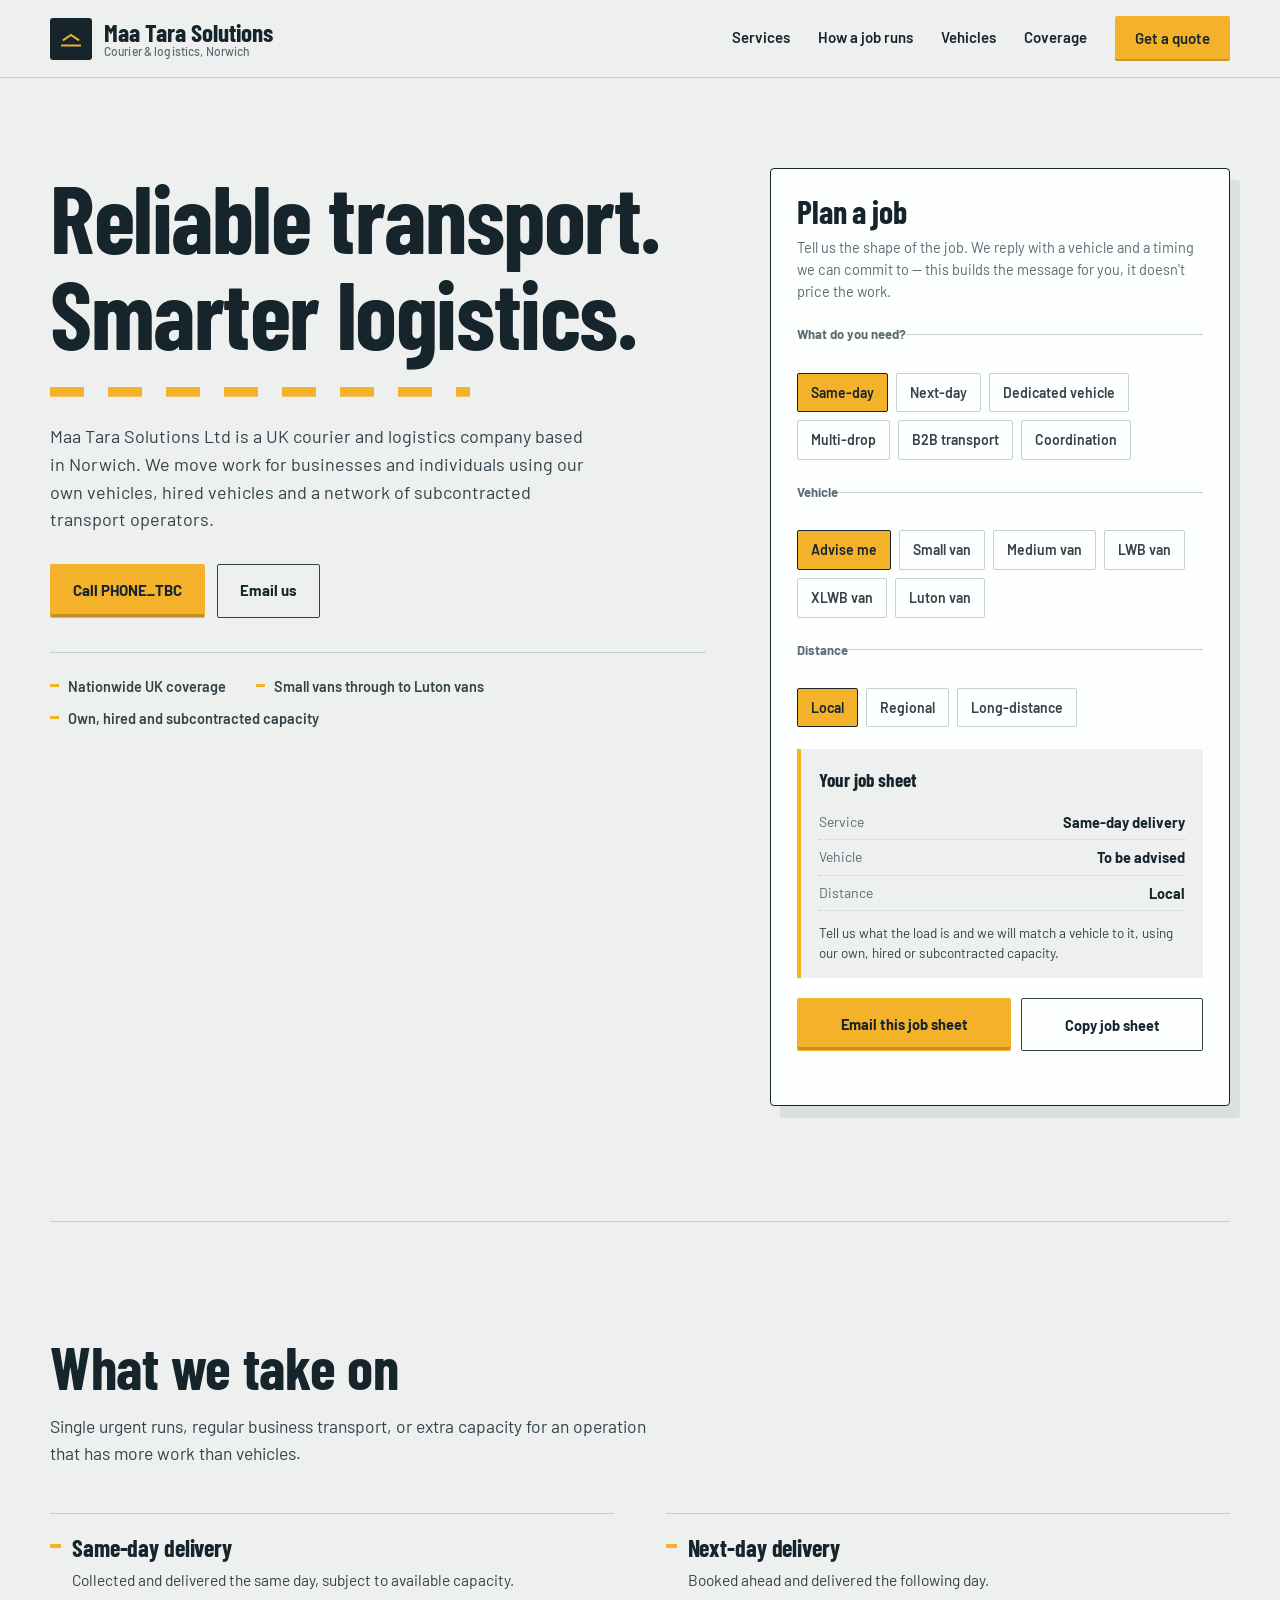
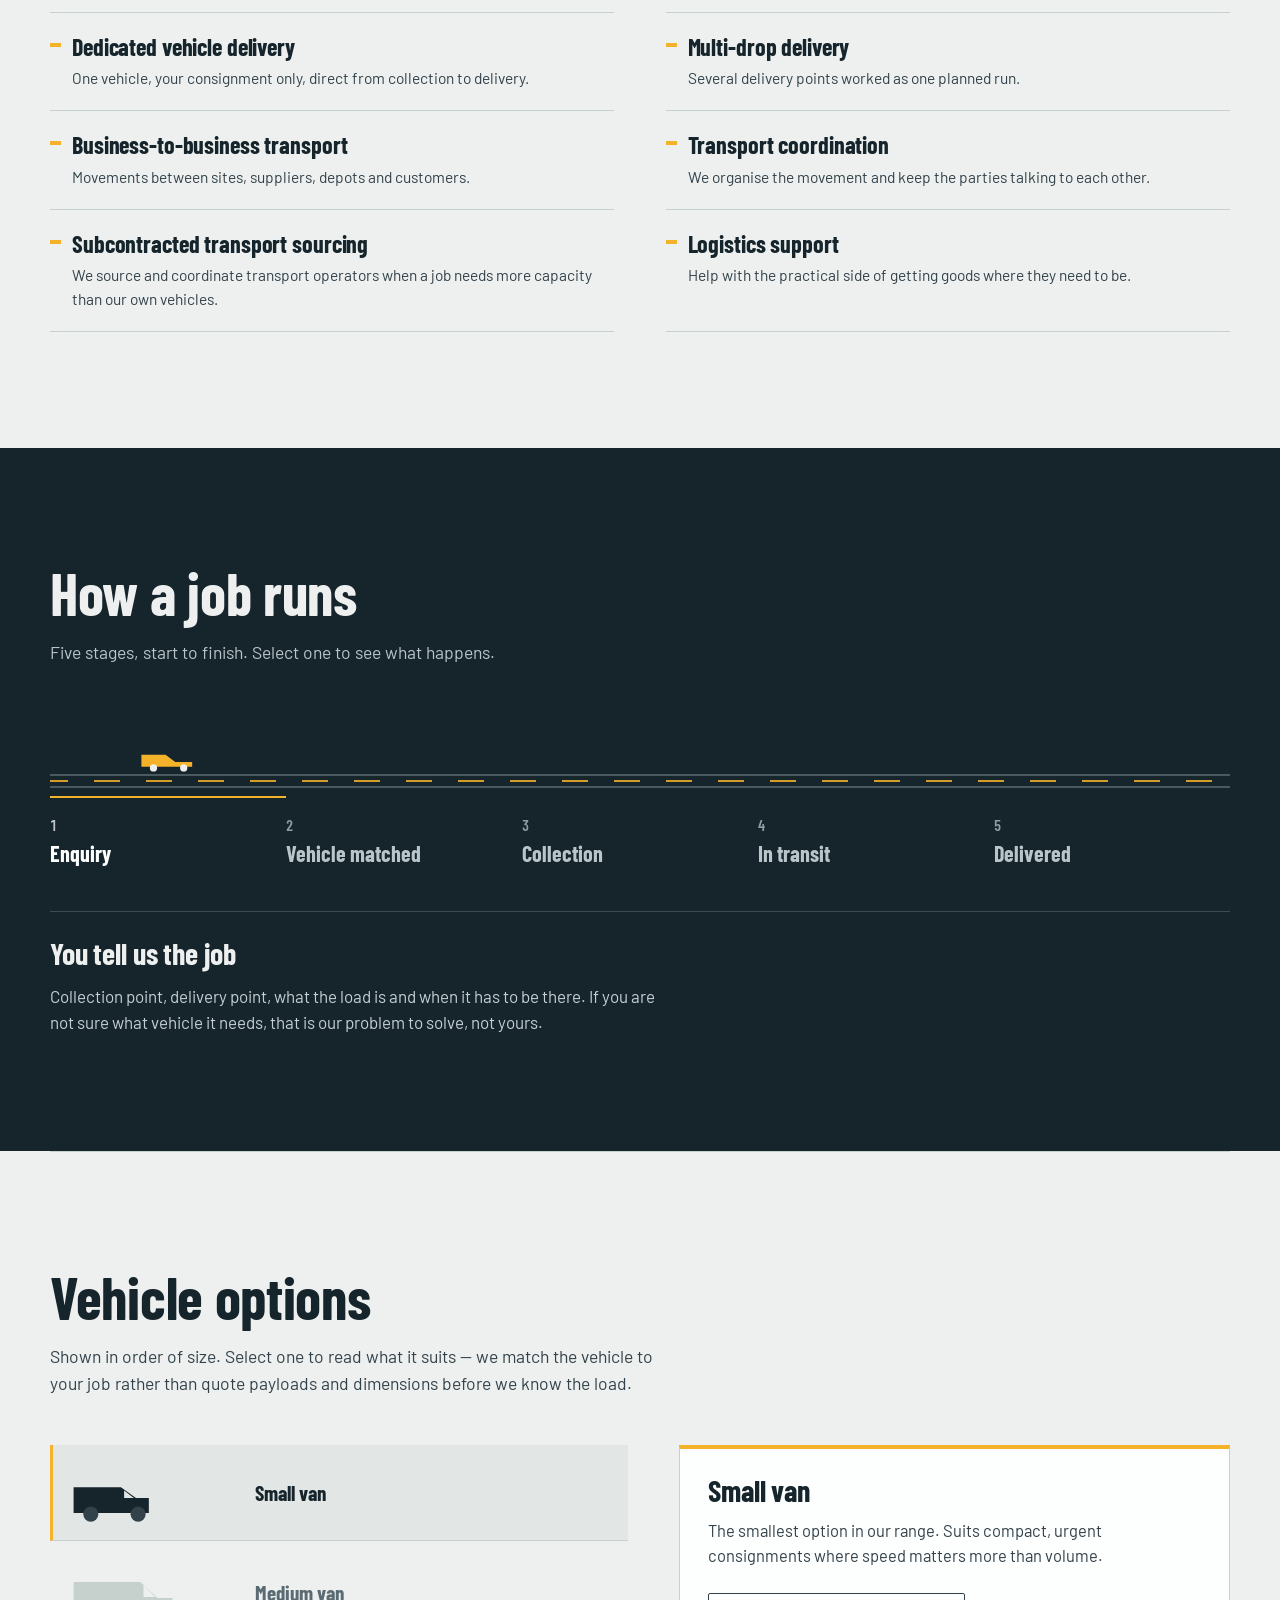
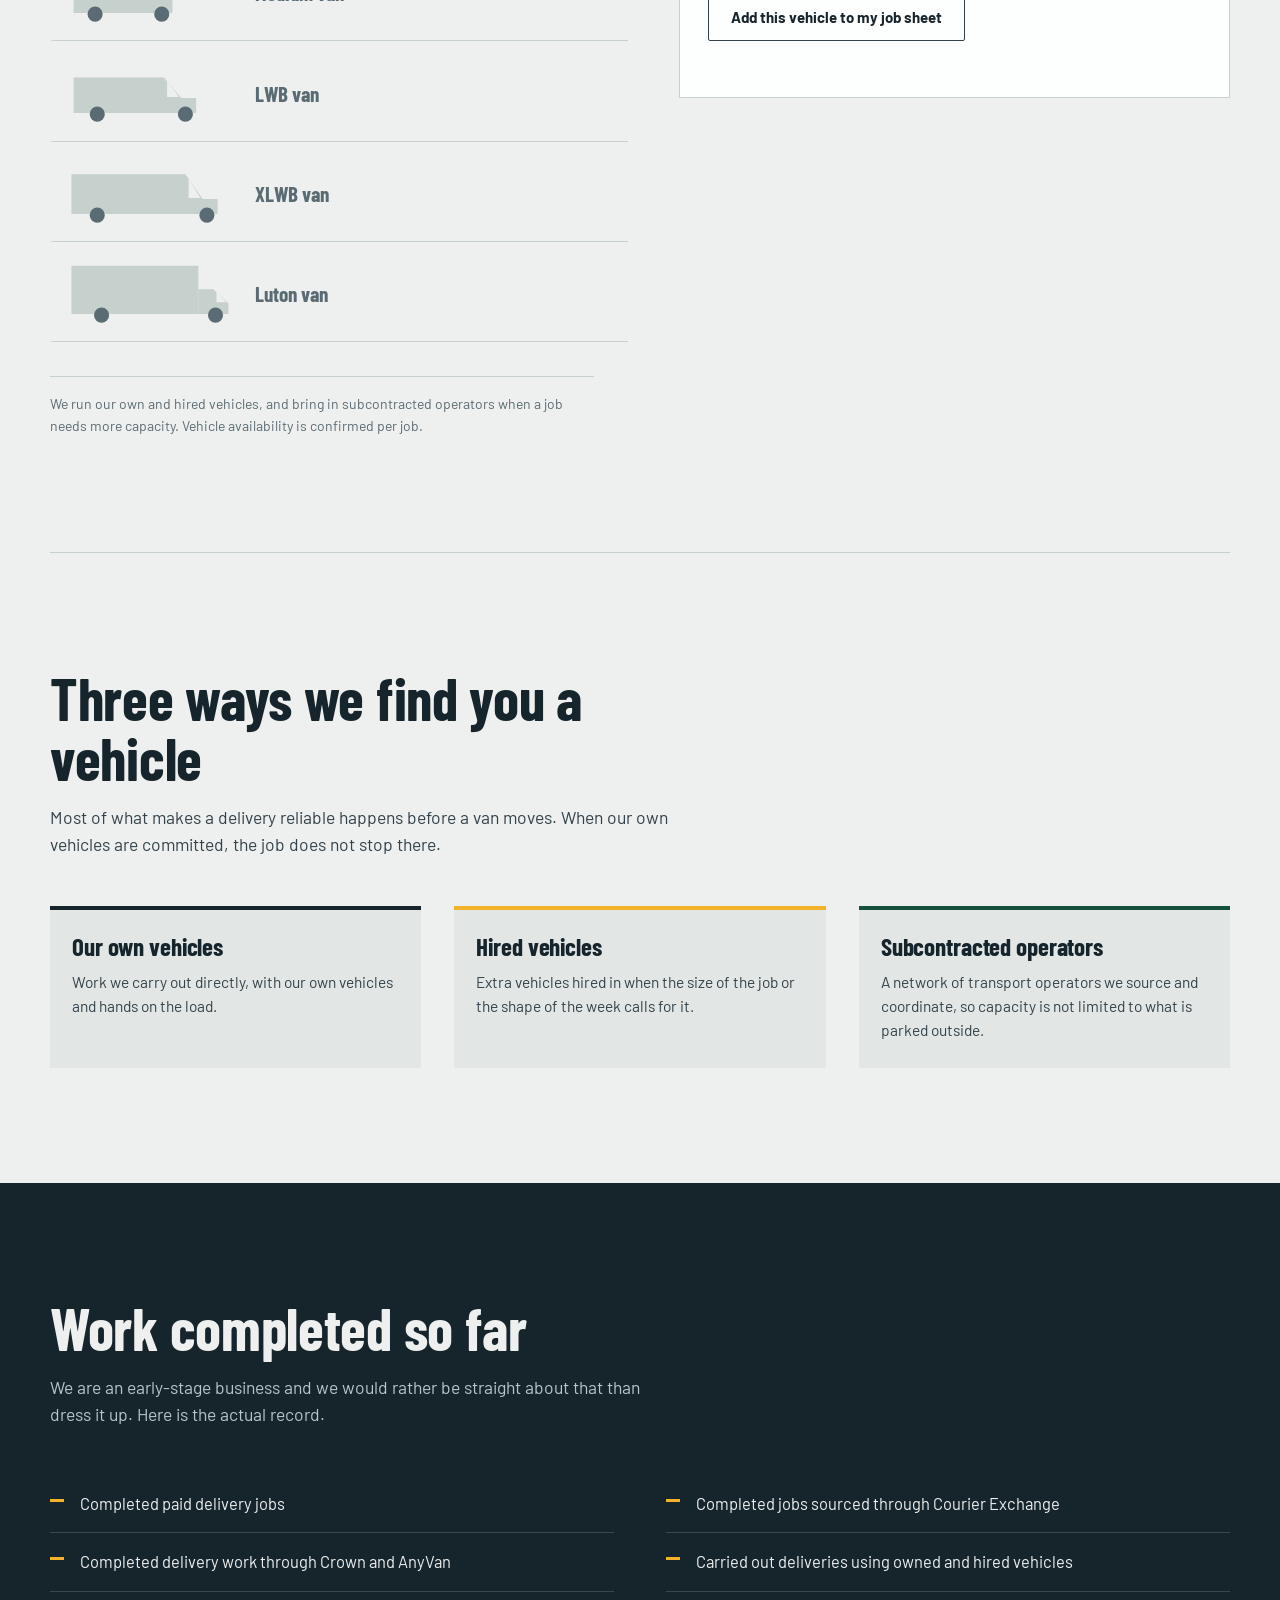
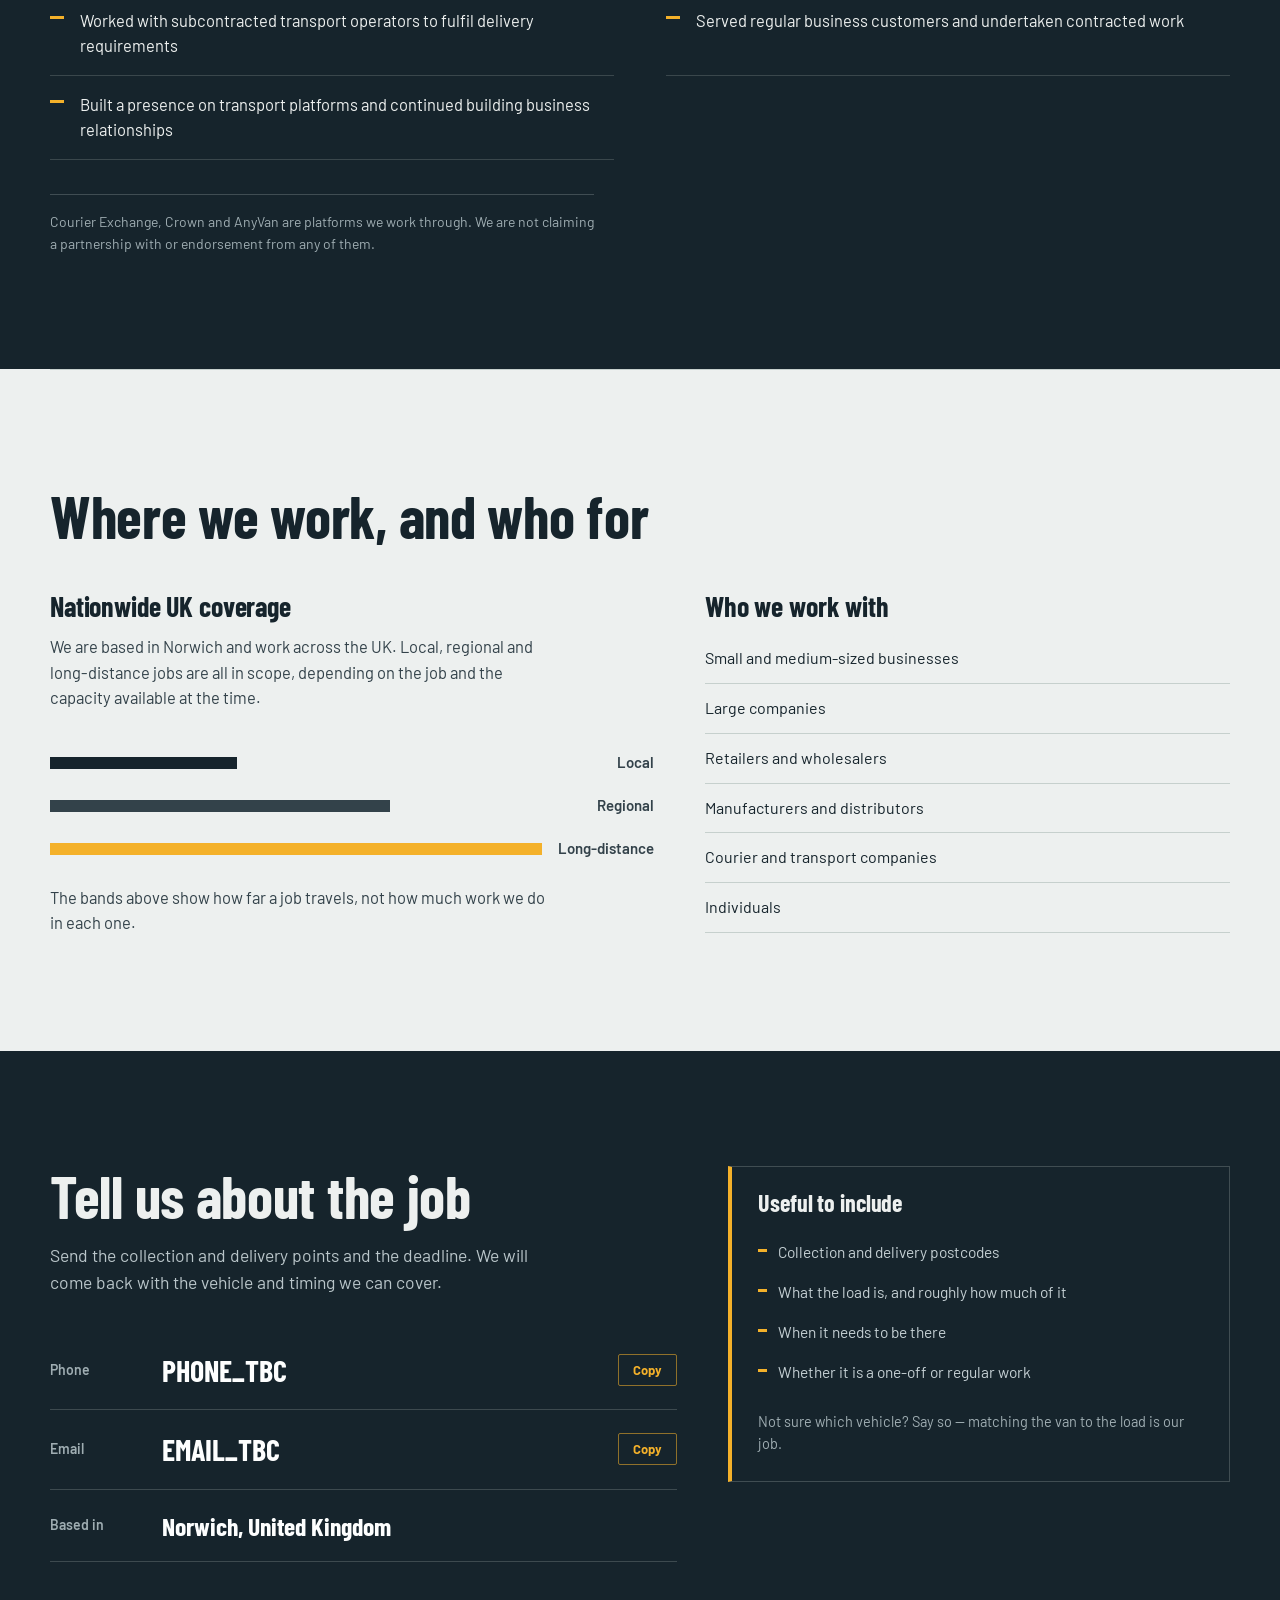
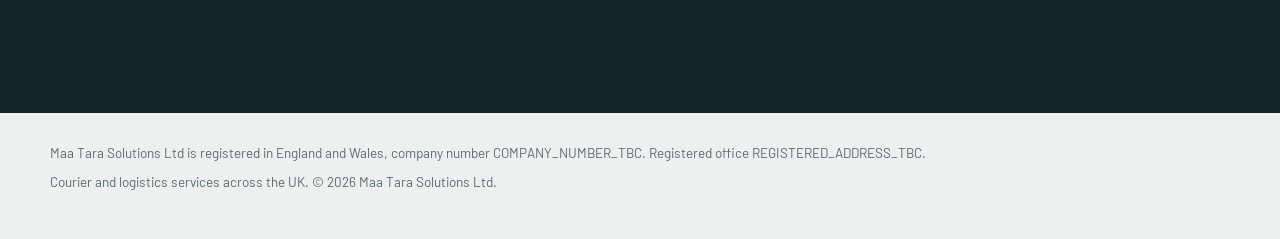
==== index.html @ e1269534 "Portfolio" ====
<!doctype html>
<html lang="en-GB">
  <head>
    <meta charset="UTF-8" />
    <meta name="viewport" content="width=device-width, initial-scale=1.0" />
    <meta
      name="description"
      content="Maa Tara Solutions Ltd is a Norwich-based courier and logistics company offering same-day, next-day, dedicated and multi-drop delivery across the UK, using owned, hired and subcontracted vehicles."
    />
    <meta name="theme-color" content="#16242C" />
    <meta property="og:title" content="Maa Tara Solutions Ltd — courier and logistics, Norwich" />
    <meta
      property="og:description"
      content="Same-day, next-day, dedicated and multi-drop delivery across the UK. Flexible capacity through owned, hired and subcontracted vehicles."
    />
    <meta property="og:type" content="website" />
    <meta property="og:locale" content="en_GB" />
    <meta
      property="og:url"
      content="https://GITHUB_USERNAME_TBC.github.io/maa-tara-solutions/"
    />
    <meta
      property="og:image"
      content="https://GITHUB_USERNAME_TBC.github.io/maa-tara-solutions/assets/og-image.png"
    />
    <meta
      property="og:image:alt"
      content="Maa Tara Solutions Ltd — reliable transport, smarter logistics"
    />
    <meta name="twitter:card" content="summary_large_image" />
    <meta
      name="twitter:image"
      content="https://GITHUB_USERNAME_TBC.github.io/maa-tara-solutions/assets/og-image.png"
    />
    <link
      rel="canonical"
      href="https://GITHUB_USERNAME_TBC.github.io/maa-tara-solutions/"
    />
    <link rel="icon" href="assets/favicon.svg" type="image/svg+xml" />
    <link rel="preconnect" href="https://fonts.googleapis.com" />
    <link rel="preconnect" href="https://fonts.gstatic.com" crossorigin />
    <link
      href="https://fonts.googleapis.com/css2?family=Barlow+Condensed:wght@500;600;700&family=Barlow:wght@400;500;600;700&display=swap"
      rel="stylesheet"
    />
    <link rel="stylesheet" href="styles.css" />
    <title>Maa Tara Solutions Ltd — courier and logistics, Norwich</title>
    <script type="application/ld+json">
      {
        "@context": "https://schema.org",
        "@type": "LocalBusiness",
        "name": "Maa Tara Solutions Ltd",
        "description": "UK courier and logistics company providing same-day, next-day, dedicated, and multi-drop delivery, transport coordination and subcontracted transport sourcing.",
        "url": "https://GITHUB_USERNAME_TBC.github.io/maa-tara-solutions/",
        "telephone": "PHONE_TBC",
        "email": "EMAIL_TBC",
        "address": {
          "@type": "PostalAddress",
          "addressLocality": "Norwich",
          "addressCountry": "GB"
        },
        "areaServed": {
          "@type": "Country",
          "name": "United Kingdom"
        },
        "knowsAbout": [
          "Same-day delivery",
          "Next-day delivery",
          "Dedicated vehicle delivery",
          "Multi-drop delivery",
          "Business-to-business transport",
          "Transport coordination",
          "Logistics support"
        ]
      }
    </script>
  </head>
  <body>
    <a class="skip-link" href="#main-content">Skip to content</a>

    <header class="site-header">
      <a class="brand" href="#top">
        <span class="brand-mark" aria-hidden="true">
          <svg viewBox="0 0 32 32" role="presentation" focusable="false">
            <path d="M5 24h22" />
            <path d="M7 17l9-6 9 6" />
          </svg>
        </span>
        <span class="brand-text">
          Maa Tara Solutions
          <small>Courier &amp; logistics, Norwich</small>
        </span>
      </a>

      <button
        class="menu-toggle"
        type="button"
        aria-expanded="false"
        aria-controls="primary-nav"
        aria-label="Open menu"
      >
        <span></span><span></span><span></span>
      </button>

      <nav id="primary-nav" aria-label="Primary">
        <a href="#services">Services</a>
        <a href="#how-it-works">How a job runs</a>
        <a href="#vehicles">Vehicles</a>
        <a href="#coverage">Coverage</a>
        <a class="nav-cta" href="#contact">Get a quote</a>
      </nav>
    </header>

    <main id="main-content">
      <section class="hero" id="top">
        <div class="hero-copy">
          <h1>Reliable transport.<br />Smarter logistics.</h1>
          <p class="hero-lede">
            Maa Tara Solutions Ltd is a UK courier and logistics company based in
            Norwich. We move work for businesses and individuals using our own
            vehicles, hired vehicles and a network of subcontracted transport
            operators.
          </p>
          <div class="hero-actions">
            <a class="btn btn-primary" href="tel:PHONE_TBC">
              Call PHONE_TBC
            </a>
            <a class="btn btn-quiet" href="mailto:EMAIL_TBC">Email us</a>
          </div>
          <ul class="hero-facts">
            <li>Nationwide UK coverage</li>
            <li>Small vans through to Luton vans</li>
            <li>Own, hired and subcontracted capacity</li>
          </ul>
        </div>

        <form class="console" id="planner" aria-labelledby="planner-title">
          <div class="console-head">
            <h2 id="planner-title">Plan a job</h2>
            <p>
              Tell us the shape of the job. We reply with a vehicle and a timing
              we can commit to — this builds the message for you, it doesn't
              price the work.
            </p>
          </div>

          <fieldset class="console-field">
            <legend>What do you need?</legend>
            <div class="options">
              <input type="radio" name="service" id="svc-same" value="Same-day delivery" checked />
              <label for="svc-same">Same-day</label>
              <input type="radio" name="service" id="svc-next" value="Next-day delivery" />
              <label for="svc-next">Next-day</label>
              <input type="radio" name="service" id="svc-ded" value="Dedicated vehicle delivery" />
              <label for="svc-ded">Dedicated vehicle</label>
              <input type="radio" name="service" id="svc-multi" value="Multi-drop delivery" />
              <label for="svc-multi">Multi-drop</label>
              <input type="radio" name="service" id="svc-b2b" value="Business-to-business transport" />
              <label for="svc-b2b">B2B transport</label>
              <input type="radio" name="service" id="svc-coord" value="Transport coordination" />
              <label for="svc-coord">Coordination</label>
            </div>
          </fieldset>

          <fieldset class="console-field">
            <legend>Vehicle</legend>
            <div class="options">
              <input type="radio" name="vehicle" id="veh-advise" value="To be advised" checked />
              <label for="veh-advise">Advise me</label>
              <input type="radio" name="vehicle" id="veh-small" value="Small van" />
              <label for="veh-small">Small van</label>
              <input type="radio" name="vehicle" id="veh-medium" value="Medium van" />
              <label for="veh-medium">Medium van</label>
              <input type="radio" name="vehicle" id="veh-lwb" value="LWB van" />
              <label for="veh-lwb">LWB van</label>
              <input type="radio" name="vehicle" id="veh-xlwb" value="XLWB van" />
              <label for="veh-xlwb">XLWB van</label>
              <input type="radio" name="vehicle" id="veh-luton" value="Luton van" />
              <label for="veh-luton">Luton van</label>
            </div>
          </fieldset>

          <fieldset class="console-field">
            <legend>Distance</legend>
            <div class="options">
              <input type="radio" name="distance" id="dist-local" value="Local" checked />
              <label for="dist-local">Local</label>
              <input type="radio" name="distance" id="dist-regional" value="Regional" />
              <label for="dist-regional">Regional</label>
              <input type="radio" name="distance" id="dist-long" value="Long-distance, nationwide" />
              <label for="dist-long">Long-distance</label>
            </div>
          </fieldset>

          <div class="jobsheet" aria-live="polite">
            <p class="jobsheet-title">Your job sheet</p>
            <dl>
              <div class="jobsheet-row">
                <dt>Service</dt>
                <dd data-sheet="service">Same-day delivery</dd>
              </div>
              <div class="jobsheet-row">
                <dt>Vehicle</dt>
                <dd data-sheet="vehicle">To be advised</dd>
              </div>
              <div class="jobsheet-row">
                <dt>Distance</dt>
                <dd data-sheet="distance">Local</dd>
              </div>
            </dl>
            <p class="jobsheet-note" data-sheet="note">
              We will match a vehicle to the load and confirm what we can cover.
            </p>
          </div>

          <div class="console-actions">
            <a class="btn btn-primary" id="email-job" href="mailto:EMAIL_TBC">
              Email this job sheet
            </a>
            <button class="btn btn-quiet" type="button" data-copy-sheet>
              Copy job sheet
            </button>
          </div>
          <p class="console-status" role="status" aria-live="polite"></p>
        </form>
      </section>

      <section class="band" id="services" aria-labelledby="services-title">
        <div class="band-head">
          <h2 id="services-title">What we take on</h2>
          <p>
            Single urgent runs, regular business transport, or extra capacity for
            an operation that has more work than vehicles.
          </p>
        </div>

        <ul class="service-list">
          <li>
            <h3>Same-day delivery</h3>
            <p>Collected and delivered the same day, subject to available capacity.</p>
          </li>
          <li>
            <h3>Next-day delivery</h3>
            <p>Booked ahead and delivered the following day.</p>
          </li>
          <li>
            <h3>Dedicated vehicle delivery</h3>
            <p>One vehicle, your consignment only, direct from collection to delivery.</p>
          </li>
          <li>
            <h3>Multi-drop delivery</h3>
            <p>Several delivery points worked as one planned run.</p>
          </li>
          <li>
            <h3>Business-to-business transport</h3>
            <p>Movements between sites, suppliers, depots and customers.</p>
          </li>
          <li>
            <h3>Transport coordination</h3>
            <p>We organise the movement and keep the parties talking to each other.</p>
          </li>
          <li>
            <h3>Subcontracted transport sourcing</h3>
            <p>
              We source and coordinate transport operators when a job needs more
              capacity than our own vehicles.
            </p>
          </li>
          <li>
            <h3>Logistics support</h3>
            <p>Help with the practical side of getting goods where they need to be.</p>
          </li>
        </ul>
      </section>

      <section class="band band-dark" id="how-it-works" aria-labelledby="run-title">
        <div class="band-head">
          <h2 id="run-title">How a job runs</h2>
          <p>Five stages, start to finish. Select one to see what happens.</p>
        </div>

        <div class="run">
          <div class="run-road">
            <div class="run-lane" aria-hidden="true">
              <span class="run-marker" data-run-marker>
                <svg viewBox="0 0 48 24" role="presentation" focusable="false">
                  <path class="van-body" d="M2 18V8h20l8 6h14v4z" />
                  <circle class="van-wheel" cx="12" cy="19" r="3" />
                  <circle class="van-wheel" cx="37" cy="19" r="3" />
                </svg>
              </span>
            </div>
            <div class="run-stages" role="tablist" aria-label="Stages of a job">
              <button
                class="stage"
                type="button"
                role="tab"
                id="stage-tab-1"
                aria-controls="stage-panel-1"
                aria-selected="true"
              >
                <span class="stage-num">1</span>
                <span class="stage-name">Enquiry</span>
              </button>
              <button
                class="stage"
                type="button"
                role="tab"
                id="stage-tab-2"
                aria-controls="stage-panel-2"
                aria-selected="false"
                tabindex="-1"
              >
                <span class="stage-num">2</span>
                <span class="stage-name">Vehicle matched</span>
              </button>
              <button
                class="stage"
                type="button"
                role="tab"
                id="stage-tab-3"
                aria-controls="stage-panel-3"
                aria-selected="false"
                tabindex="-1"
              >
                <span class="stage-num">3</span>
                <span class="stage-name">Collection</span>
              </button>
              <button
                class="stage"
                type="button"
                role="tab"
                id="stage-tab-4"
                aria-controls="stage-panel-4"
                aria-selected="false"
                tabindex="-1"
              >
                <span class="stage-num">4</span>
                <span class="stage-name">In transit</span>
              </button>
              <button
                class="stage"
                type="button"
                role="tab"
                id="stage-tab-5"
                aria-controls="stage-panel-5"
                aria-selected="false"
                tabindex="-1"
              >
                <span class="stage-num">5</span>
                <span class="stage-name">Delivered</span>
              </button>
            </div>
          </div>

          <div class="run-panels">
            <div
              class="run-panel"
              id="stage-panel-1"
              role="tabpanel"
              aria-labelledby="stage-tab-1"
              tabindex="0"
            >
              <h3>You tell us the job</h3>
              <p>
                Collection point, delivery point, what the load is and when it
                has to be there. If you are not sure what vehicle it needs, that
                is our problem to solve, not yours.
              </p>
            </div>
            <div
              class="run-panel"
              id="stage-panel-2"
              role="tabpanel"
              aria-labelledby="stage-tab-2"
              tabindex="0"
              hidden
            >
              <h3>We match a vehicle</h3>
              <p>
                We look at the load and the deadline, then commit a vehicle to
                it — our own, a hired van, or a subcontracted operator where the
                job needs capacity beyond ours.
              </p>
            </div>
            <div
              class="run-panel"
              id="stage-panel-3"
              role="tabpanel"
              aria-labelledby="stage-tab-3"
              tabindex="0"
              hidden
            >
              <h3>Collection</h3>
              <p>
                The vehicle arrives at the collection point and the consignment
                is loaded. You get one point of contact for the job rather than
                a queue.
              </p>
            </div>
            <div
              class="run-panel"
              id="stage-panel-4"
              role="tabpanel"
              aria-labelledby="stage-tab-4"
              tabindex="0"
              hidden
            >
              <h3>In transit</h3>
              <p>
                Direct to the delivery point on a dedicated job, or worked in
                sequence on a planned multi-drop run. If something changes on
                the road, we tell you rather than let you find out on arrival.
              </p>
            </div>
            <div
              class="run-panel"
              id="stage-panel-5"
              role="tabpanel"
              aria-labelledby="stage-tab-5"
              tabindex="0"
              hidden
            >
              <h3>Delivered</h3>
              <p>
                The consignment is delivered and we confirm it back to you. For
                regular customers, the next job usually starts as a message
                rather than a form.
              </p>
            </div>
          </div>
        </div>
      </section>

      <section class="band" id="vehicles" aria-labelledby="vehicles-title">
        <div class="band-head">
          <h2 id="vehicles-title">Vehicle options</h2>
          <p>
            Shown in order of size. Select one to read what it suits — we match
            the vehicle to your job rather than quote payloads and dimensions
            before we know the load.
          </p>
        </div>

        <div class="fleet">
          <div class="fleet-strip" role="tablist" aria-label="Vehicle options">
            <button
              class="van"
              type="button"
              role="tab"
              id="van-tab-small"
              aria-controls="van-panel-small"
              aria-selected="true"
              data-vehicle="veh-small"
            >
              <span class="van-art" aria-hidden="true">
                <svg viewBox="0 0 160 70" role="presentation" focusable="false">
                  <path class="van-body" d="M8 54V30h44l14 10h12v14z" />
                  <path class="van-glass" d="M55 33l9 7h-9z" />
                  <circle class="van-wheel" cx="24" cy="55" r="7" />
                  <circle class="van-wheel" cx="68" cy="55" r="7" />
                </svg>
              </span>
              <span class="van-name">Small van</span>
            </button>
            <button
              class="van"
              type="button"
              role="tab"
              id="van-tab-medium"
              aria-controls="van-panel-medium"
              aria-selected="false"
              tabindex="-1"
              data-vehicle="veh-medium"
            >
              <span class="van-art" aria-hidden="true">
                <svg viewBox="0 0 160 70" role="presentation" focusable="false">
                  <path class="van-body" d="M8 54V25h62l16 15h14v14z" />
                  <path class="van-glass" d="M73 28l11 11H73z" />
                  <circle class="van-wheel" cx="28" cy="55" r="7" />
                  <circle class="van-wheel" cx="90" cy="55" r="7" />
                </svg>
              </span>
              <span class="van-name">Medium van</span>
            </button>
            <button
              class="van"
              type="button"
              role="tab"
              id="van-tab-lwb"
              aria-controls="van-panel-lwb"
              aria-selected="false"
              tabindex="-1"
              data-vehicle="veh-lwb"
            >
              <span class="van-art" aria-hidden="true">
                <svg viewBox="0 0 160 70" role="presentation" focusable="false">
                  <path class="van-body" d="M8 54V21h84l16 19h14v14z" />
                  <path class="van-glass" d="M95 24l11 15H95z" />
                  <circle class="van-wheel" cx="30" cy="55" r="7" />
                  <circle class="van-wheel" cx="112" cy="55" r="7" />
                </svg>
              </span>
              <span class="van-name">LWB van</span>
            </button>
            <button
              class="van"
              type="button"
              role="tab"
              id="van-tab-xlwb"
              aria-controls="van-panel-xlwb"
              aria-selected="false"
              tabindex="-1"
              data-vehicle="veh-xlwb"
            >
              <span class="van-art" aria-hidden="true">
                <svg viewBox="0 0 160 70" role="presentation" focusable="false">
                  <path class="van-body" d="M6 54V17h106l16 23h14v14z" />
                  <path class="van-glass" d="M115 21l11 18h-11z" />
                  <circle class="van-wheel" cx="30" cy="55" r="7" />
                  <circle class="van-wheel" cx="132" cy="55" r="7" />
                </svg>
              </span>
              <span class="van-name">XLWB van</span>
            </button>
            <button
              class="van"
              type="button"
              role="tab"
              id="van-tab-luton"
              aria-controls="van-panel-luton"
              aria-selected="false"
              tabindex="-1"
              data-vehicle="veh-luton"
            >
              <span class="van-art" aria-hidden="true">
                <svg viewBox="0 0 160 70" role="presentation" focusable="false">
                  <path class="van-body" d="M6 54V9h118v45z" />
                  <path class="van-body" d="M124 54V31h14l14 13v10z" />
                  <path class="van-glass" d="M141 33l9 10h-9z" />
                  <circle class="van-wheel" cx="34" cy="55" r="7" />
                  <circle class="van-wheel" cx="140" cy="55" r="7" />
                </svg>
              </span>
              <span class="van-name">Luton van</span>
            </button>
          </div>

          <div class="fleet-detail">
            <div
              class="van-panel"
              id="van-panel-small"
              role="tabpanel"
              aria-labelledby="van-tab-small"
              tabindex="0"
            >
              <h3>Small van</h3>
              <p>
                The smallest option in our range. Suits compact, urgent
                consignments where speed matters more than volume.
              </p>
            </div>
            <div
              class="van-panel"
              id="van-panel-medium"
              role="tabpanel"
              aria-labelledby="van-tab-medium"
              tabindex="0"
              hidden
            >
              <h3>Medium van</h3>
              <p>
                A step up in space for everyday business movements and
                multi-drop work with several items per drop.
              </p>
            </div>
            <div
              class="van-panel"
              id="van-panel-lwb"
              role="tabpanel"
              aria-labelledby="van-tab-lwb"
              tabindex="0"
              hidden
            >
              <h3>Long-wheelbase van</h3>
              <p>
                Longer load area for consignments that need length rather than
                height. A common choice for dedicated runs.
              </p>
            </div>
            <div
              class="van-panel"
              id="van-panel-xlwb"
              role="tabpanel"
              aria-labelledby="van-tab-xlwb"
              tabindex="0"
              hidden
            >
              <h3>Extra-long-wheelbase van</h3>
              <p>
                The longest van body we run to, for larger or awkwardly long
                loads on dedicated and B2B work.
              </p>
            </div>
            <div
              class="van-panel"
              id="van-panel-luton"
              role="tabpanel"
              aria-labelledby="van-tab-luton"
              tabindex="0"
              hidden
            >
              <h3>Luton van</h3>
              <p>
                A box body over the cab, so the usable space is a full box
                rather than a van shell. Suits bulkier loads.
              </p>
            </div>

            <button class="btn btn-quiet" type="button" data-use-vehicle>
              Add this vehicle to my job sheet
            </button>
            <p class="fleet-status" role="status" aria-live="polite"></p>
          </div>
        </div>

        <p class="band-note">
          We run our own and hired vehicles, and bring in subcontracted operators
          when a job needs more capacity. Vehicle availability is confirmed per
          job.
        </p>
      </section>

      <section class="band" id="capacity" aria-labelledby="capacity-title">
        <div class="band-head">
          <h2 id="capacity-title">Three ways we find you a vehicle</h2>
          <p>
            Most of what makes a delivery reliable happens before a van moves.
            When our own vehicles are committed, the job does not stop there.
          </p>
        </div>

        <div class="lanes">
          <article class="lane">
            <h3>Our own vehicles</h3>
            <p>
              Work we carry out directly, with our own vehicles and hands on the
              load.
            </p>
          </article>
          <article class="lane">
            <h3>Hired vehicles</h3>
            <p>
              Extra vehicles hired in when the size of the job or the shape of
              the week calls for it.
            </p>
          </article>
          <article class="lane">
            <h3>Subcontracted operators</h3>
            <p>
              A network of transport operators we source and coordinate, so
              capacity is not limited to what is parked outside.
            </p>
          </article>
        </div>
      </section>

      <section class="band band-dark" id="experience" aria-labelledby="experience-title">
        <div class="band-head">
          <h2 id="experience-title">Work completed so far</h2>
          <p>
            We are an early-stage business and we would rather be straight about
            that than dress it up. Here is the actual record.
          </p>
        </div>

        <ul class="record">
          <li>Completed paid delivery jobs</li>
          <li>Completed jobs sourced through Courier Exchange</li>
          <li>Completed delivery work through Crown and AnyVan</li>
          <li>Carried out deliveries using owned and hired vehicles</li>
          <li>Worked with subcontracted transport operators to fulfil delivery requirements</li>
          <li>Served regular business customers and undertaken contracted work</li>
          <li>Built a presence on transport platforms and continued building business relationships</li>
        </ul>

        <p class="band-note">
          Courier Exchange, Crown and AnyVan are platforms we work through. We
          are not claiming a partnership with or endorsement from any of them.
        </p>
      </section>

      <section class="band" id="coverage" aria-labelledby="coverage-title">
        <div class="band-head">
          <h2 id="coverage-title">Where we work, and who for</h2>
        </div>

        <div class="coverage">
          <div class="coverage-reach">
            <h3>Nationwide UK coverage</h3>
            <p>
              We are based in Norwich and work across the UK. Local, regional and
              long-distance jobs are all in scope, depending on the job and the
              capacity available at the time.
            </p>
            <ul class="reach-bands">
              <li><span class="reach-bar reach-bar-local" aria-hidden="true"></span>Local</li>
              <li><span class="reach-bar reach-bar-regional" aria-hidden="true"></span>Regional</li>
              <li><span class="reach-bar reach-bar-long" aria-hidden="true"></span>Long-distance</li>
            </ul>
            <p class="reach-note">
              The bands above show how far a job travels, not how much work we do
              in each one.
            </p>
          </div>

          <div class="coverage-customers">
            <h3>Who we work with</h3>
            <ul class="customer-list">
              <li>Small and medium-sized businesses</li>
              <li>Large companies</li>
              <li>Retailers and wholesalers</li>
              <li>Manufacturers and distributors</li>
              <li>Courier and transport companies</li>
              <li>Individuals</li>
            </ul>
          </div>
        </div>
      </section>

      <section class="band band-contact" id="contact" aria-labelledby="contact-title">
        <div class="contact-inner">
          <div class="contact-copy">
            <h2 id="contact-title">Tell us about the job</h2>
            <p>
              Send the collection and delivery points and the deadline. We will
              come back with the vehicle and timing we can cover.
            </p>

            <ul class="contact-channels">
              <li>
                <span class="channel-label">Phone</span>
                <a class="channel-value" href="tel:PHONE_TBC">PHONE_TBC</a>
                <button
                  class="copy-button"
                  type="button"
                  data-copy="PHONE_TBC"
                  aria-label="Copy phone number"
                >
                  Copy
                </button>
              </li>
              <li>
                <span class="channel-label">Email</span>
                <a class="channel-value" href="mailto:EMAIL_TBC">EMAIL_TBC</a>
                <button
                  class="copy-button"
                  type="button"
                  data-copy="EMAIL_TBC"
                  aria-label="Copy email address"
                >
                  Copy
                </button>
              </li>
              <li>
                <span class="channel-label">Based in</span>
                <span class="channel-value channel-static">Norwich, United Kingdom</span>
              </li>
            </ul>
            <p class="copy-status" role="status" aria-live="polite"></p>
          </div>

          <aside class="contact-aside">
            <h3>Useful to include</h3>
            <ul>
              <li>Collection and delivery postcodes</li>
              <li>What the load is, and roughly how much of it</li>
              <li>When it needs to be there</li>
              <li>Whether it is a one-off or regular work</li>
            </ul>
            <p>
              Not sure which vehicle? Say so — matching the van to the load is
              our job.
            </p>
          </aside>
        </div>
      </section>
    </main>

    <footer class="site-footer">
      <p class="footer-legal">
        Maa Tara Solutions Ltd is registered in England and Wales, company
        number COMPANY_NUMBER_TBC. Registered office REGISTERED_ADDRESS_TBC.
      </p>
      <p class="footer-meta">
        Courier and logistics services across the UK. ©
        <span id="current-year">2026</span> Maa Tara Solutions Ltd.
      </p>
    </footer>

    <script src="script.js"></script>
  </body>
</html>
---- styles.css ----
/* Maa Tara Solutions Ltd — courier and logistics
   Palette: concrete, steel, high-vis amber, motorway green. */

:root {
  --fog: #edf0ef;
  --fog-deep: #e2e7e5;
  --steel: #16242c;
  --tarmac: #33424a;
  --slate: #5b6b73;
  --hivis: #f4b12a;
  --hivis-deep: #d9960f;
  --signal: #14503c;
  --kerb: #c6d0cd;
  --white: #fdfefe;

  --display: "Barlow Condensed", "Arial Narrow", sans-serif;
  --body: "Barlow", system-ui, -apple-system, "Segoe UI", sans-serif;

  --page: min(100% - 48px, 1180px);
  --band-space: clamp(72px, 9vw, 132px);
}

*,
*::before,
*::after {
  box-sizing: border-box;
}

html {
  scroll-behavior: smooth;
  scroll-padding-top: 96px;
}

body {
  margin: 0;
  color: var(--steel);
  background: var(--fog);
  font-family: var(--body);
  font-size: 17px;
  line-height: 1.55;
  -webkit-font-smoothing: antialiased;
}

h1,
h2,
h3 {
  margin: 0;
  font-family: var(--display);
  font-weight: 700;
  letter-spacing: -0.005em;
  line-height: 1.02;
  text-transform: none;
}

p {
  margin: 0;
}

a {
  color: inherit;
  text-decoration-thickness: 1px;
  text-underline-offset: 3px;
}

:focus-visible {
  outline: 3px solid var(--hivis-deep);
  outline-offset: 3px;
}

.skip-link {
  position: absolute;
  top: -60px;
  left: 16px;
  z-index: 50;
  padding: 10px 16px;
  color: var(--white);
  background: var(--steel);
  font-weight: 600;
  transition: top 140ms ease;
}

.skip-link:focus {
  top: 12px;
}

/* ---------- header ---------- */

.site-header {
  position: sticky;
  top: 0;
  z-index: 40;
  display: flex;
  align-items: center;
  justify-content: space-between;
  gap: 20px;
  min-height: 78px;
  padding-inline: max(24px, calc((100% - 1180px) / 2));
  border-bottom: 1px solid var(--kerb);
  background: rgba(237, 240, 239, 0.94);
  backdrop-filter: blur(8px);
}

.brand {
  display: flex;
  align-items: center;
  gap: 12px;
  text-decoration: none;
}

.brand-mark {
  display: grid;
  flex-shrink: 0;
  place-items: center;
  width: 42px;
  height: 42px;
  border-radius: 3px;
  background: var(--steel);
}

.brand-mark svg {
  width: 26px;
  height: 26px;
  fill: none;
  stroke: var(--hivis);
  stroke-linecap: square;
  stroke-width: 2.4;
}

.brand-text {
  display: flex;
  flex-direction: column;
  font-family: var(--display);
  font-size: 25px;
  font-weight: 700;
  line-height: 1;
}

.brand-text small {
  color: var(--slate);
  font-family: var(--body);
  font-size: 12px;
  font-weight: 500;
  letter-spacing: 0.01em;
}

.site-header nav {
  display: flex;
  align-items: center;
  gap: 28px;
}

.site-header nav a {
  font-size: 15px;
  font-weight: 600;
  text-decoration: none;
}

.site-header nav a:not(.nav-cta) {
  padding-block: 4px;
  border-bottom: 2px solid transparent;
}

.site-header nav a:not(.nav-cta):hover {
  border-bottom-color: var(--kerb);
}

.site-header nav a:not(.nav-cta).is-current {
  border-bottom-color: var(--hivis);
}

.nav-cta {
  padding: 11px 20px;
  border-radius: 2px;
  color: var(--steel);
  background: var(--hivis);
  box-shadow: inset 0 -2px 0 rgba(0, 0, 0, 0.16);
}

.nav-cta:hover {
  background: var(--hivis-deep);
}

.menu-toggle {
  display: none;
  flex-direction: column;
  gap: 5px;
  width: 46px;
  height: 42px;
  padding: 12px 11px;
  border: 1px solid var(--kerb);
  border-radius: 2px;
  background: transparent;
  cursor: pointer;
}

.menu-toggle span {
  display: block;
  height: 2px;
  background: var(--steel);
}

/* ---------- buttons ---------- */

.btn {
  display: inline-flex;
  align-items: center;
  justify-content: center;
  padding: 14px 22px;
  border: 1px solid transparent;
  border-radius: 2px;
  font-family: var(--body);
  font-size: 15px;
  font-weight: 650;
  text-decoration: none;
  cursor: pointer;
  transition: background 150ms ease, color 150ms ease, border-color 150ms ease;
}

.btn-primary {
  color: var(--steel);
  background: var(--hivis);
  box-shadow: inset 0 -3px 0 rgba(0, 0, 0, 0.18);
}

.btn-primary:hover {
  background: var(--hivis-deep);
}

.btn-quiet {
  border-color: var(--tarmac);
  color: var(--steel);
  background: transparent;
}

.btn-quiet:hover {
  color: var(--white);
  background: var(--tarmac);
}

/* ---------- hero ---------- */

.hero {
  display: grid;
  grid-template-columns: minmax(0, 1fr) minmax(0, 460px);
  gap: clamp(36px, 5vw, 76px);
  align-items: start;
  width: var(--page);
  margin: 0 auto;
  padding: clamp(52px, 7vw, 96px) 0 var(--band-space);
}

.hero-copy h1 {
  font-size: clamp(50px, 7.4vw, 104px);
  letter-spacing: -0.015em;
}

.hero-copy h1::after {
  display: block;
  width: 100%;
  max-width: 420px;
  height: 10px;
  margin-top: 26px;
  background: repeating-linear-gradient(
    90deg,
    var(--hivis) 0 34px,
    transparent 34px 58px
  );
  background-size: 200% 100%;
  content: "";
  animation: lane-draw 1100ms cubic-bezier(0.2, 0.7, 0.2, 1) both;
}

@keyframes lane-draw {
  from {
    clip-path: inset(0 100% 0 0);
  }
  to {
    clip-path: inset(0 0 0 0);
  }
}

.hero-lede {
  max-width: 54ch;
  margin-top: 26px;
  color: var(--tarmac);
  font-size: 18px;
}

.hero-actions {
  display: flex;
  flex-wrap: wrap;
  gap: 12px;
  margin-top: 30px;
}

.hero-facts {
  display: flex;
  flex-wrap: wrap;
  gap: 10px 30px;
  margin: 34px 0 0;
  padding: 22px 0 0;
  border-top: 1px solid var(--kerb);
  list-style: none;
}

.hero-facts li {
  position: relative;
  padding-left: 18px;
  color: var(--tarmac);
  font-size: 14.5px;
  font-weight: 550;
}

.hero-facts li::before {
  position: absolute;
  top: 9px;
  left: 0;
  width: 9px;
  height: 3px;
  background: var(--hivis);
  content: "";
}

/* ---------- planner console ---------- */

.console {
  padding: 26px 26px 22px;
  border: 1px solid var(--steel);
  border-radius: 4px;
  background: var(--white);
  box-shadow: 10px 12px 0 rgba(22, 36, 44, 0.08);
}

.console-head h2 {
  font-size: 32px;
}

.console-head p {
  margin-top: 10px;
  color: var(--slate);
  font-size: 14.5px;
  line-height: 1.5;
}

.console-field {
  margin: 22px 0 0;
  padding: 0;
  border: 0;
  border-top: 1px solid var(--kerb);
  padding-top: 16px;
}

.console-field legend {
  padding: 0;
  color: var(--slate);
  font-size: 13px;
  font-weight: 650;
}

.options {
  display: flex;
  flex-wrap: wrap;
  gap: 8px;
  margin-top: 12px;
}

.options input {
  position: absolute;
  width: 1px;
  height: 1px
  ;
  overflow: hidden;
  clip: rect(0 0 0 0);
  white-space: nowrap;
}

.options label {
  padding: 8px 13px;
  border: 1px solid var(--kerb);
  border-radius: 2px;
  color: var(--tarmac);
  font-size: 14px;
  font-weight: 600;
  cursor: pointer;
  transition: border-color 140ms ease, background 140ms ease, color 140ms ease;
}

.options label:hover {
  border-color: var(--tarmac);
}

.options input:checked + label {
  border-color: var(--steel);
  color: var(--steel);
  background: var(--hivis);
}

.options input:focus-visible + label {
  outline: 3px solid var(--hivis-deep);
  outline-offset: 2px;
}

.jobsheet {
  margin-top: 22px;
  padding: 16px 18px;
  border-left: 4px solid var(--hivis);
  background: var(--fog);
}

.jobsheet-title {
  margin-bottom: 10px;
  font-family: var(--display);
  font-size: 19px;
  font-weight: 700;
}

.jobsheet dl {
  margin: 0;
}

.jobsheet-row {
  display: flex;
  justify-content: space-between;
  gap: 16px;
  padding: 6px 0;
  border-bottom: 1px dotted var(--kerb);
}

.jobsheet-row dt {
  color: var(--slate);
  font-size: 14px;
}

.jobsheet-row dd {
  margin: 0;
  font-size: 14.5px;
  font-weight: 650;
  font-variant-numeric: tabular-nums;
  text-align: right;
}

.jobsheet-note {
  margin-top: 12px;
  color: var(--tarmac);
  font-size: 13.5px;
  line-height: 1.45;
}

.console-actions {
  display: flex;
  flex-wrap: wrap;
  gap: 10px;
  margin-top: 20px;
}

.console-actions .btn {
  flex: 1 1 auto;
  padding-inline: 16px;
  font-size: 14.5px;
}

.console-status,
.fleet-status,
.copy-status {
  min-height: 20px;
  margin-top: 12px;
  color: var(--signal);
  font-size: 13.5px;
  font-weight: 600;
}

/* ---------- bands ---------- */

.band {
  width: var(--page);
  margin: 0 auto;
  padding-block: var(--band-space);
  border-top: 1px solid var(--kerb);
}

.band-dark {
  width: 100%;
  padding-inline: max(24px, calc((100% - 1180px) / 2));
  border-top: 0;
  color: var(--fog);
  background: var(--steel);
}

.band-head {
  max-width: 62ch;
}

.band-head h2 {
  font-size: clamp(38px, 4.6vw, 62px);
}

.band-head p {
  margin-top: 16px;
  color: var(--tarmac);
  font-size: 17.5px;
}

.band-dark .band-head p {
  color: #b9c5c9;
}

.band-note {
  max-width: 68ch;
  margin-top: 34px;
  padding-top: 16px;
  border-top: 1px solid var(--kerb);
  color: var(--slate);
  font-size: 14px;
}

.band-dark .band-note {
  border-top-color: rgba(198, 208, 205, 0.24);
  color: #9fadb2;
}

/* ---------- services ---------- */

.service-list {
  display: grid;
  grid-template-columns: repeat(2, minmax(0, 1fr));
  gap: 0 clamp(32px, 4vw, 72px);
  margin: 46px 0 0;
  padding: 0;
  list-style: none;
}

.service-list li {
  padding: 22px 0 20px;
  border-bottom: 1px solid var(--kerb);
}

.service-list li:nth-child(-n + 2) {
  border-top: 1px solid var(--kerb);
}

.service-list h3 {
  position: relative;
  padding-left: 22px;
  font-size: 24px;
}

.service-list h3::before {
  position: absolute;
  top: 8px;
  left: 0;
  width: 11px;
  height: 4px;
  background: var(--hivis);
  content: "";
}

.service-list p {
  margin-top: 7px;
  padding-left: 22px;
  color: var(--tarmac);
  font-size: 15.5px;
}

/* ---------- how a job runs ---------- */

.run {
  margin-top: 54px;
}

.run-road {
  position: relative;
  padding-top: 54px;
}

.run-lane {
  position: relative;
  height: 14px;
  border-top: 2px solid rgba(198, 208, 205, 0.3);
  border-bottom: 2px solid rgba(198, 208, 205, 0.3);
  background: repeating-linear-gradient(
    90deg,
    rgba(244, 177, 42, 0.85) 0 26px,
    transparent 26px 52px
  );
  background-position: center;
  background-repeat: repeat-x;
  background-size: 52px 2px;
}

.run-marker {
  position: absolute;
  bottom: 12px;
  left: var(--marker-pos, 10%);
  width: 58px;
  transform: translateX(-50%);
  transition: left 420ms cubic-bezier(0.34, 0.8, 0.28, 1);
}

.run-marker svg {
  display: block;
  width: 100%;
}

.run-marker .van-body {
  fill: var(--hivis);
}

.run-marker .van-wheel {
  fill: var(--fog);
}

.run-stages {
  display: grid;
  grid-template-columns: repeat(5, minmax(0, 1fr));
  margin-top: 8px;
}

.stage {
  display: flex;
  flex-direction: column;
  gap: 8px;
  align-items: flex-start;
  padding: 18px 14px 18px 0;
  border: 0;
  border-top: 2px solid transparent;
  color: #b9c5c9;
  background: transparent;
  font-family: var(--body);
  text-align: left;
  cursor: pointer;
  transition: color 150ms ease, border-color 150ms ease;
}

.stage:hover {
  color: var(--white);
}

.stage[aria-selected="true"] {
  border-top-color: var(--hivis);
  color: var(--white);
}

.stage-num {
  font-family: var(--display);
  font-size: 15px;
  font-weight: 600;
  font-variant-numeric: tabular-nums;
  opacity: 0.75;
}

.stage-name {
  font-family: var(--display);
  font-size: 22px;
  font-weight: 700;
  line-height: 1.05;
}

.run-panels {
  margin-top: 28px;
  padding-top: 26px;
  border-top: 1px solid rgba(198, 208, 205, 0.22);
}

.run-panel h3 {
  font-size: 30px;
}

.run-panel p {
  max-width: 62ch;
  margin-top: 14px;
  color: #c4cfd3;
  font-size: 17px;
}

/* ---------- vehicles ---------- */

.fleet {
  display: grid;
  grid-template-columns: minmax(0, 1.05fr) minmax(0, 1fr);
  gap: clamp(32px, 4vw, 64px);
  align-items: start;
  margin-top: 48px;
}

.fleet-strip {
  display: flex;
  flex-direction: column;
  gap: 4px;
}

.van {
  display: grid;
  grid-template-columns: 172px minmax(0, 1fr);
  align-items: center;
  gap: 18px;
  padding: 10px 14px 10px 12px;
  border: 0;
  border-left: 3px solid transparent;
  border-bottom: 1px solid var(--kerb);
  background: transparent;
  font-family: var(--body);
  text-align: left;
  cursor: pointer;
  transition: background 150ms ease, border-left-color 150ms ease;
}

.van:hover {
  background: var(--fog-deep);
}

.van[aria-selected="true"] {
  border-left-color: var(--hivis);
  background: var(--fog-deep);
}

.van-art {
  display: block;
  width: 172px;
}

.van-art svg {
  display: block;
  width: 100%;
  height: auto;
}

.van .van-body {
  fill: var(--kerb);
  transition: fill 180ms ease;
}

.van .van-glass {
  fill: var(--fog);
}

.van .van-wheel {
  fill: var(--slate);
  transition: fill 180ms ease;
}

.van[aria-selected="true"] .van-body {
  fill: var(--steel);
}

.van[aria-selected="true"] .van-glass {
  fill: var(--fog-deep);
}

.van[aria-selected="true"] .van-wheel {
  fill: var(--tarmac);
}

.van-name {
  font-family: var(--display);
  font-size: 21px;
  font-weight: 700;
  color: var(--slate);
  transition: color 160ms ease;
}

.van[aria-selected="true"] .van-name {
  color: var(--steel);
}

.fleet-detail {
  padding: 26px 28px 24px;
  border: 1px solid var(--kerb);
  border-top: 4px solid var(--hivis);
  background: var(--white);
}

.van-panel h3 {
  font-size: 30px;
}

.van-panel p {
  margin-top: 12px;
  color: var(--tarmac);
  font-size: 16.5px;
}

.fleet-detail .btn {
  margin-top: 24px;
}

/* ---------- capacity lanes ---------- */

.lanes {
  display: grid;
  grid-template-columns: repeat(3, minmax(0, 1fr));
  gap: clamp(20px, 2.6vw, 40px);
  margin-top: 48px;
}

.lane {
  padding: 24px 22px 26px;
  border-top: 4px solid var(--steel);
  background: var(--fog-deep);
}

.lane:nth-child(2) {
  border-top-color: var(--hivis);
}

.lane:nth-child(3) {
  border-top-color: var(--signal);
}

.lane h3 {
  font-size: 25px;
}

.lane p {
  margin-top: 10px;
  color: var(--tarmac);
  font-size: 15.5px;
}

/* ---------- record ---------- */

.record {
  display: grid;
  grid-template-columns: repeat(2, minmax(0, 1fr));
  gap: 0 clamp(32px, 4vw, 72px);
  margin: 46px 0 0;
  padding: 0;
  list-style: none;
}

.record li {
  position: relative;
  padding: 16px 0 16px 30px;
  border-bottom: 1px solid rgba(198, 208, 205, 0.2);
  font-size: 16.5px;
}

.record li::before {
  position: absolute;
  top: 24px;
  left: 0;
  width: 14px;
  height: 3px;
  background: var(--hivis);
  content: "";
}

/* ---------- coverage ---------- */

.coverage {
  display: grid;
  grid-template-columns: minmax(0, 1.15fr) minmax(0, 1fr);
  gap: clamp(32px, 4vw, 72px);
  margin-top: 46px;
}

.coverage h3 {
  font-size: 28px;
}

.coverage p {
  max-width: 56ch;
  margin-top: 14px;
  color: var(--tarmac);
  font-size: 16.5px;
}

.reach-bands {
  margin: 30px 0 0;
  padding: 0;
  list-style: none;
}

.reach-bands li {
  display: grid;
  grid-template-columns: minmax(0, 1fr) auto;
  align-items: center;
  gap: 16px;
  padding: 10px 0;
  color: var(--tarmac);
  font-size: 15px;
  font-weight: 600;
}

.reach-bar {
  order: -1;
  height: 12px;
  background: var(--steel);
}

.reach-bar-local {
  width: 34%;
}

.reach-bar-regional {
  width: 64%;
  background: var(--tarmac);
}

.reach-bar-long {
  width: 100%;
  background: var(--hivis);
}

.reach-note {
  max-width: 46ch;
  margin: 16px 0 0;
  color: var(--slate);
  font-size: 14.5px;
}

.customer-list {
  margin: 14px 0 0;
  padding: 0;
  list-style: none;
}

.customer-list li {
  padding: 12px 0;
  border-bottom: 1px solid var(--kerb);
  font-size: 16px;
}

/* ---------- contact ---------- */

.band-contact {
  width: 100%;
  padding-inline: max(24px, calc((100% - 1180px) / 2));
  border-top: 0;
  color: var(--fog);
  background: var(--steel);
}

.contact-inner {
  display: grid;
  grid-template-columns: minmax(0, 1.25fr) minmax(0, 1fr);
  gap: clamp(32px, 4vw, 72px);
  align-items: start;
}

.contact-copy h2 {
  font-size: clamp(38px, 4.6vw, 62px);
}

.contact-copy > p {
  max-width: 52ch;
  margin-top: 16px;
  color: #b9c5c9;
  font-size: 17.5px;
}

.contact-channels {
  margin: 34px 0 0;
  padding: 0;
  list-style: none;
}

.contact-channels li {
  display: grid;
  grid-template-columns: 96px minmax(0, 1fr) auto;
  align-items: center;
  gap: 16px;
  padding: 16px 0;
  border-bottom: 1px solid rgba(198, 208, 205, 0.22);
}

.channel-label {
  color: #9fadb2;
  font-size: 14px;
  font-weight: 600;
}

.channel-value {
  font-family: var(--display);
  font-size: clamp(22px, 2.4vw, 30px);
  font-weight: 700;
  color: var(--white);
  text-decoration: none;
  overflow-wrap: anywhere;
}

a.channel-value:hover {
  color: var(--hivis);
}

.channel-static {
  font-size: clamp(20px, 2vw, 26px);
}

.copy-button {
  padding: 7px 14px;
  border: 1px solid rgba(244, 177, 42, 0.55);
  border-radius: 2px;
  color: var(--hivis);
  background: transparent;
  font-family: var(--body);
  font-size: 13px;
  font-weight: 650;
  cursor: pointer;
  transition: color 150ms ease, background 150ms ease;
}

.copy-button:hover,
.copy-button.is-copied {
  color: var(--steel);
  background: var(--hivis);
}

.band-contact .copy-status {
  color: var(--hivis);
}

.contact-aside {
  padding: 24px 26px 26px;
  border: 1px solid rgba(198, 208, 205, 0.24);
  border-left: 4px solid var(--hivis);
}

.contact-aside h3 {
  font-size: 24px;
}

.contact-aside ul {
  margin: 16px 0 0;
  padding: 0;
  list-style: none;
}

.contact-aside li {
  position: relative;
  padding: 8px 0 8px 20px;
  color: #c4cfd3;
  font-size: 15.5px;
}

.contact-aside li::before {
  position: absolute;
  top: 17px;
  left: 0;
  width: 9px;
  height: 3px;
  background: var(--hivis);
  content: "";
}

.contact-aside > p {
  margin-top: 18px;
  color: #9fadb2;
  font-size: 14.5px;
}

/* ---------- footer ---------- */

.site-footer {
  width: var(--page);
  margin: 0 auto;
  padding: 30px 0 46px;
}

.footer-legal {
  color: var(--slate);
  font-size: 13.5px;
}

.footer-meta {
  margin-top: 8px;
  color: var(--slate);
  font-size: 13.5px;
}

/* ---------- responsive ---------- */

@media (max-width: 1000px) {
  .hero {
    grid-template-columns: minmax(0, 1fr);
  }

  .console {
    max-width: 560px;
  }

  .fleet,
  .coverage,
  .contact-inner {
    grid-template-columns: minmax(0, 1fr);
  }

  .lanes {
    grid-template-columns: minmax(0, 1fr);
  }
}

@media (max-width: 860px) {
  :root {
    --page: min(100% - 34px, 680px);
  }

  .site-header {
    min-height: 68px;
    padding-inline: 17px;
  }

  .menu-toggle {
    display: flex;
  }

  .site-header nav {
    position: absolute;
    top: 100%;
    right: 0;
    left: 0;
    display: none;
    flex-direction: column;
    align-items: stretch;
    gap: 0;
    padding: 8px 17px 18px;
    border-bottom: 1px solid var(--kerb);
    background: var(--fog);
  }

  .site-header nav.is-open {
    display: flex;
  }

  .site-header nav a:not(.nav-cta) {
    padding: 14px 4px;
    border-bottom: 1px solid var(--kerb);
  }

  .site-header nav a:not(.nav-cta).is-current {
    border-bottom-color: var(--hivis);
    color: var(--steel);
  }

  .nav-cta {
    margin-top: 14px;
    text-align: center;
  }

  .service-list,
  .record {
    grid-template-columns: minmax(0, 1fr);
  }

  .service-list li:nth-child(-n + 2) {
    border-top: 0;
  }

  .service-list li:first-child {
    border-top: 1px solid var(--kerb);
  }

  .run-road {
    padding-top: 0;
  }

  .run-lane {
    display: none;
  }

  .run-stages {
    grid-template-columns: minmax(0, 1fr);
    gap: 0;
  }

  .stage {
    flex-direction: row;
    align-items: baseline;
    gap: 14px;
    padding: 15px 0;
    border-top: 0;
    border-bottom: 1px solid rgba(198, 208, 205, 0.2);
    border-left: 3px solid transparent;
    padding-left: 14px;
  }

  .stage[aria-selected="true"] {
    border-top-color: transparent;
    border-left-color: var(--hivis);
    background: rgba(244, 177, 42, 0.08);
  }

  .contact-channels li {
    grid-template-columns: minmax(0, 1fr) auto;
  }

  .channel-label {
    grid-column: 1 / -1;
  }

  .van {
    grid-template-columns: 140px minmax(0, 1fr);
    gap: 14px;
  }

  .van-art {
    width: 140px;
  }

  .van-name {
    font-size: 19px;
  }
}

@media (max-width: 480px) {
  body {
    font-size: 16.5px;
  }

  .brand-text {
    font-size: 21px;
  }

  .console {
    padding: 20px 18px 18px;
  }

  .console-actions .btn {
    flex: 1 1 100%;
  }

  .hero-facts {
    flex-direction: column;
    gap: 8px;
  }
}

@media (prefers-reduced-motion: reduce) {
  html {
    scroll-behavior: auto;
  }

  *,
  *::before,
  *::after {
    animation-duration: 0.01ms !important;
    animation-iteration-count: 1 !important;
    transition-duration: 0.01ms !important;
  }
}

@media print {
  .site-header,
  .menu-toggle,
  .console-actions,
  .copy-button {
    display: none;
  }

  body {
    color: #000;
    background: #fff;
  }

  .band-dark,
  .band-contact {
    color: #000;
    background: #fff;
  }
}
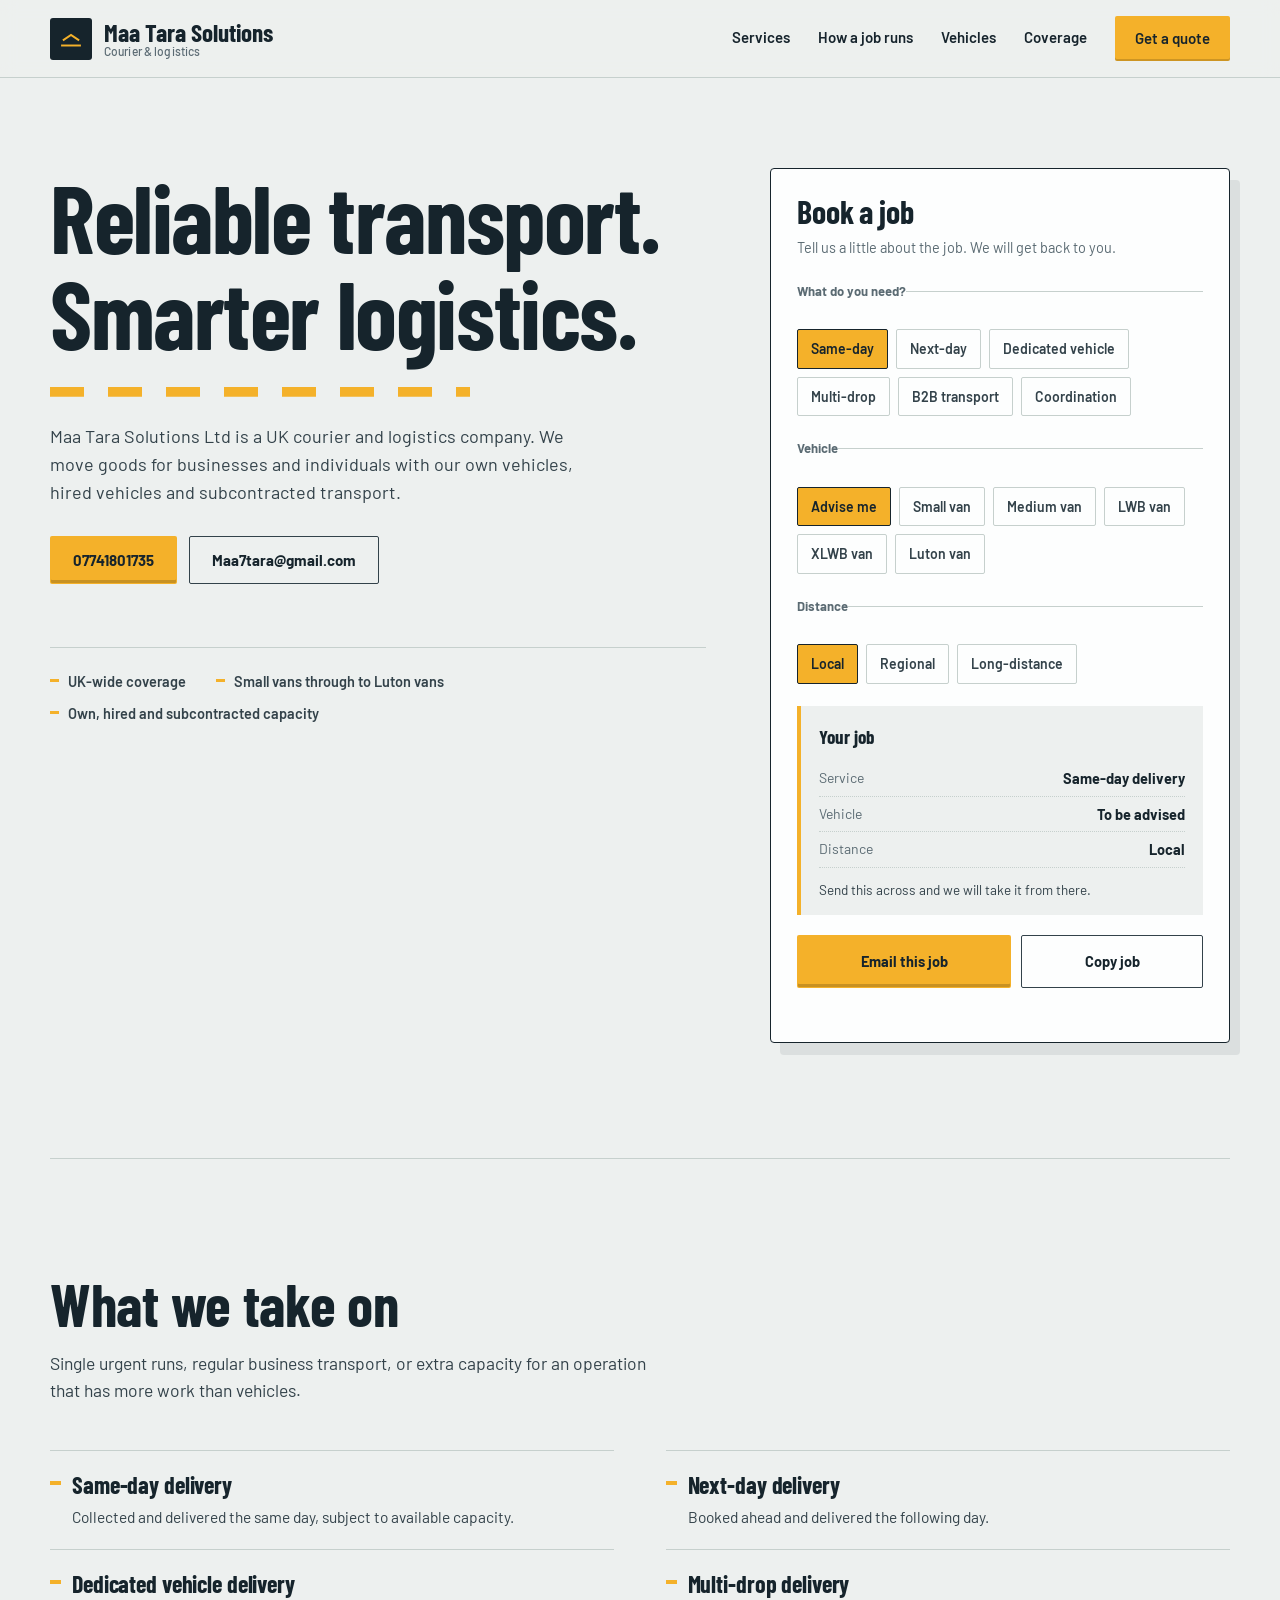
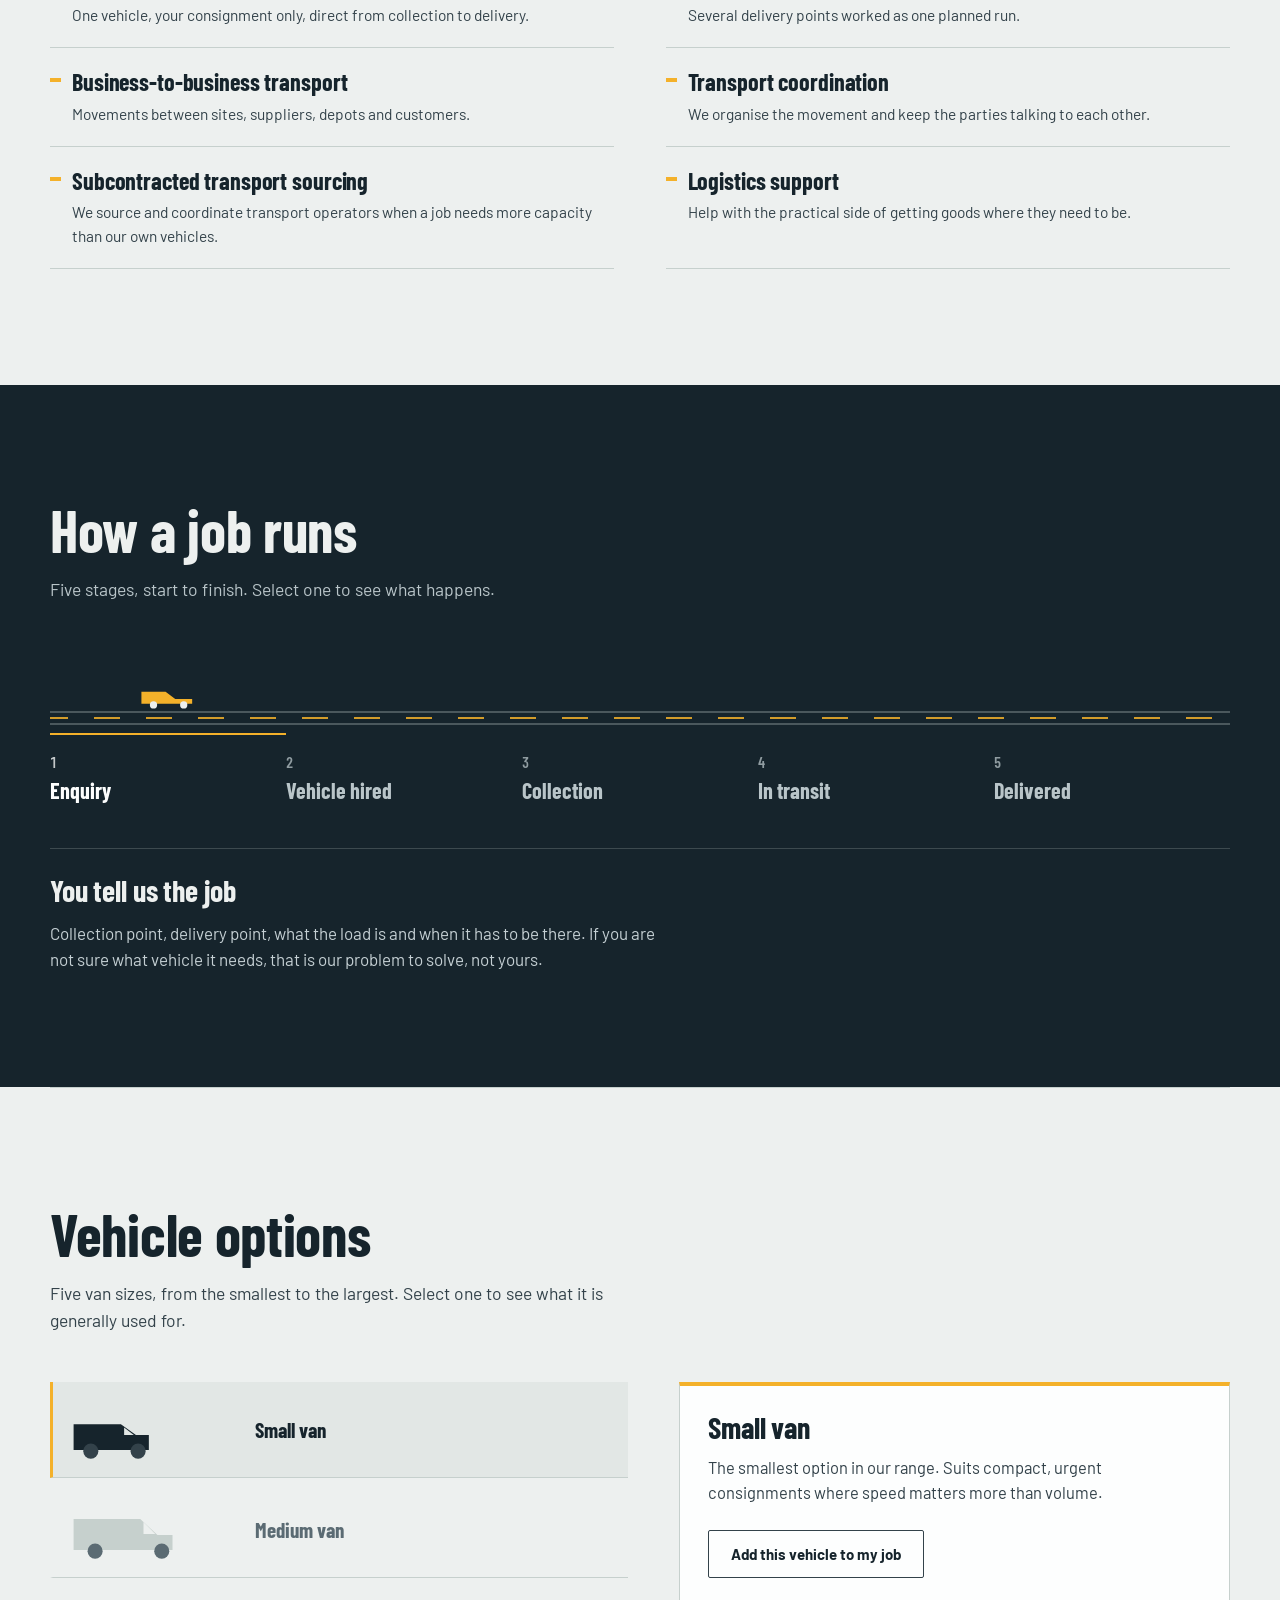
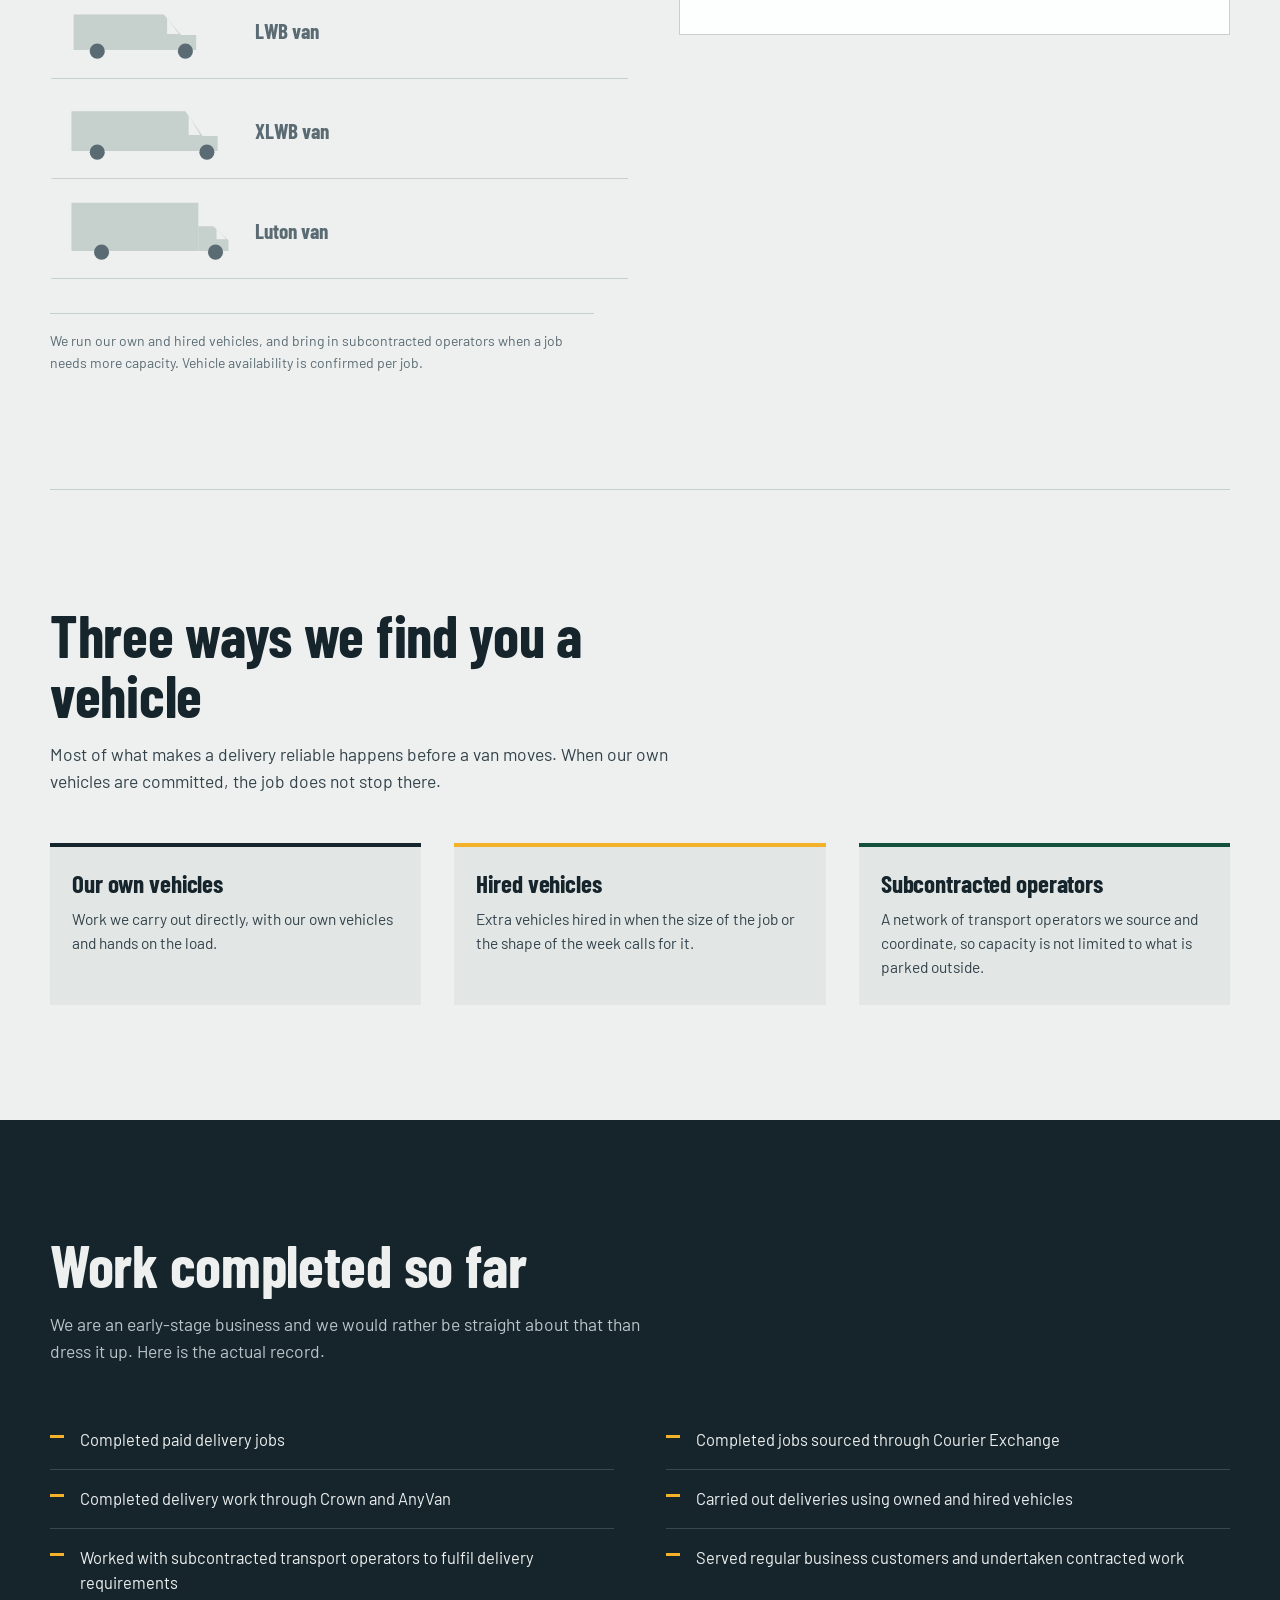
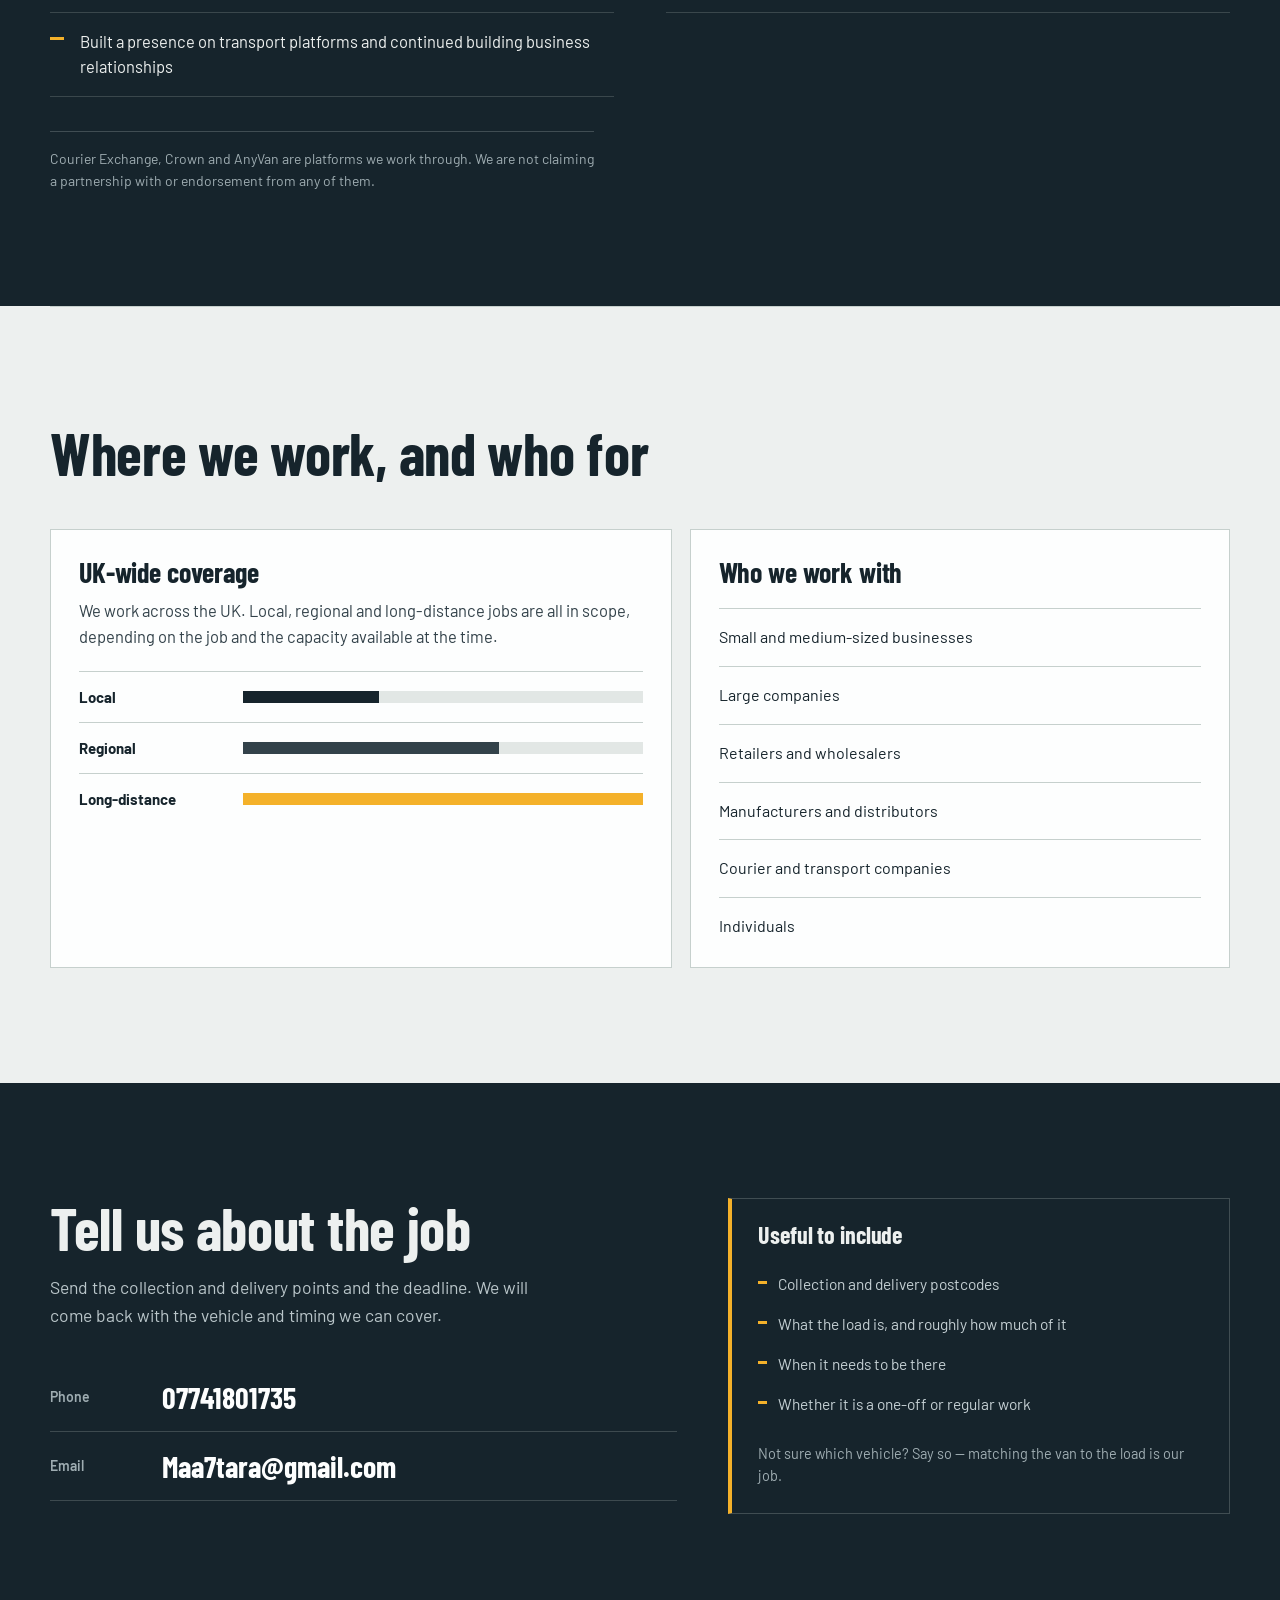
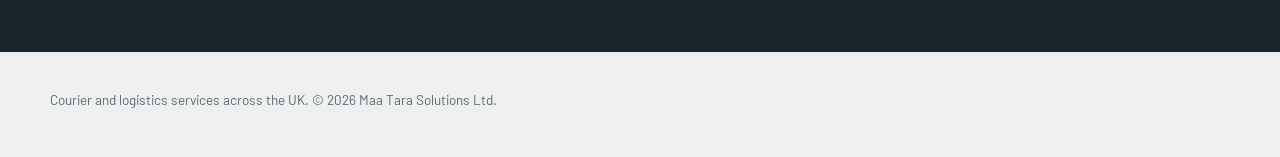
==== commit e8c08f33: "Improv" ====
--- a/index.html
+++ b/index.html
@@ -5,10 +5,10 @@
     <meta name="viewport" content="width=device-width, initial-scale=1.0" />
     <meta
       name="description"
-      content="Maa Tara Solutions Ltd is a Norwich-based courier and logistics company offering same-day, next-day, dedicated and multi-drop delivery across the UK, using owned, hired and subcontracted vehicles."
+      content="Maa Tara Solutions Ltd is a UK courier and logistics company offering same-day, next-day, dedicated and multi-drop delivery, using owned, hired and subcontracted vehicles."
     />
     <meta name="theme-color" content="#16242C" />
-    <meta property="og:title" content="Maa Tara Solutions Ltd — courier and logistics, Norwich" />
+    <meta property="og:title" content="Maa Tara Solutions Ltd — courier and logistics" />
     <meta
       property="og:description"
       content="Same-day, next-day, dedicated and multi-drop delivery across the UK. Flexible capacity through owned, hired and subcontracted vehicles."
@@ -17,11 +17,11 @@
     <meta property="og:locale" content="en_GB" />
     <meta
       property="og:url"
-      content="https://GITHUB_USERNAME_TBC.github.io/maa-tara-solutions/"
+      content="https://maa7tara.github.io/maa-tara-solutions/"
     />
     <meta
       property="og:image"
-      content="https://GITHUB_USERNAME_TBC.github.io/maa-tara-solutions/assets/og-image.png"
+      content="https://maa7tara.github.io/maa-tara-solutions/assets/og-image.png"
     />
     <meta
       property="og:image:alt"
@@ -30,11 +30,11 @@
     <meta name="twitter:card" content="summary_large_image" />
     <meta
       name="twitter:image"
-      content="https://GITHUB_USERNAME_TBC.github.io/maa-tara-solutions/assets/og-image.png"
+      content="https://maa7tara.github.io/maa-tara-solutions/assets/og-image.png"
     />
     <link
       rel="canonical"
-      href="https://GITHUB_USERNAME_TBC.github.io/maa-tara-solutions/"
+      href="https://maa7tara.github.io/maa-tara-solutions/"
     />
     <link rel="icon" href="assets/favicon.svg" type="image/svg+xml" />
     <link rel="preconnect" href="https://fonts.googleapis.com" />
@@ -44,19 +44,18 @@
       rel="stylesheet"
     />
     <link rel="stylesheet" href="styles.css" />
-    <title>Maa Tara Solutions Ltd — courier and logistics, Norwich</title>
+    <title>Maa Tara Solutions Ltd — courier and logistics</title>
     <script type="application/ld+json">
       {
         "@context": "https://schema.org",
         "@type": "LocalBusiness",
         "name": "Maa Tara Solutions Ltd",
         "description": "UK courier and logistics company providing same-day, next-day, dedicated, and multi-drop delivery, transport coordination and subcontracted transport sourcing.",
-        "url": "https://GITHUB_USERNAME_TBC.github.io/maa-tara-solutions/",
-        "telephone": "PHONE_TBC",
-        "email": "EMAIL_TBC",
+        "url": "https://maa7tara.github.io/maa-tara-solutions/",
+        "telephone": "07741801735",
+        "email": "Maa7tara@gmail.com",
         "address": {
           "@type": "PostalAddress",
-          "addressLocality": "Norwich",
           "addressCountry": "GB"
         },
         "areaServed": {
@@ -88,7 +87,7 @@
         </span>
         <span class="brand-text">
           Maa Tara Solutions
-          <small>Courier &amp; logistics, Norwich</small>
+          <small>Courier &amp; logistics</small>
         </span>
       </a>
 
@@ -116,19 +115,31 @@
         <div class="hero-copy">
           <h1>Reliable transport.<br />Smarter logistics.</h1>
           <p class="hero-lede">
-            Maa Tara Solutions Ltd is a UK courier and logistics company based in
-            Norwich. We move work for businesses and individuals using our own
-            vehicles, hired vehicles and a network of subcontracted transport
-            operators.
+            Maa Tara Solutions Ltd is a UK courier and logistics company. We
+            move goods for businesses and individuals with our own vehicles,
+            hired vehicles and subcontracted transport.
           </p>
           <div class="hero-actions">
-            <a class="btn btn-primary" href="tel:PHONE_TBC">
-              Call PHONE_TBC
-            </a>
-            <a class="btn btn-quiet" href="mailto:EMAIL_TBC">Email us</a>
-          </div>
+            <button
+              class="btn btn-primary"
+              type="button"
+              data-copy="07741801735"
+              data-label="07741801735"
+            >
+              07741801735
+            </button>
+            <button
+              class="btn btn-quiet"
+              type="button"
+              data-copy="Maa7tara@gmail.com"
+              data-label="Maa7tara@gmail.com"
+            >
+              Maa7tara@gmail.com
+            </button>
+          </div>
+          <p class="copy-status hero-copy-status" role="status" aria-live="polite"></p>
           <ul class="hero-facts">
-            <li>Nationwide UK coverage</li>
+            <li>UK-wide coverage</li>
             <li>Small vans through to Luton vans</li>
             <li>Own, hired and subcontracted capacity</li>
           </ul>
@@ -136,12 +147,8 @@
 
         <form class="console" id="planner" aria-labelledby="planner-title">
           <div class="console-head">
-            <h2 id="planner-title">Plan a job</h2>
-            <p>
-              Tell us the shape of the job. We reply with a vehicle and a timing
-              we can commit to — this builds the message for you, it doesn't
-              price the work.
-            </p>
+            <h2 id="planner-title">Book a job</h2>
+            <p>Tell us a little about the job. We will get back to you.</p>
           </div>
 
           <fieldset class="console-field">
@@ -193,7 +200,7 @@
           </fieldset>
 
           <div class="jobsheet" aria-live="polite">
-            <p class="jobsheet-title">Your job sheet</p>
+            <p class="jobsheet-title">Your job</p>
             <dl>
               <div class="jobsheet-row">
                 <dt>Service</dt>
@@ -209,16 +216,16 @@
               </div>
             </dl>
             <p class="jobsheet-note" data-sheet="note">
-              We will match a vehicle to the load and confirm what we can cover.
+              Send this across and we will take it from there.
             </p>
           </div>
 
           <div class="console-actions">
-            <a class="btn btn-primary" id="email-job" href="mailto:EMAIL_TBC">
-              Email this job sheet
+            <a class="btn btn-primary" id="email-job" href="mailto:Maa7tara@gmail.com">
+              Email this job
             </a>
             <button class="btn btn-quiet" type="button" data-copy-sheet>
-              Copy job sheet
+              Copy job
             </button>
           </div>
           <p class="console-status" role="status" aria-live="polite"></p>
@@ -312,7 +319,7 @@
                 tabindex="-1"
               >
                 <span class="stage-num">2</span>
-                <span class="stage-name">Vehicle matched</span>
+                <span class="stage-name">Vehicle hired</span>
               </button>
               <button
                 class="stage"
@@ -376,11 +383,10 @@
               tabindex="0"
               hidden
             >
-              <h3>We match a vehicle</h3>
-              <p>
-                We look at the load and the deadline, then commit a vehicle to
-                it — our own, a hired van, or a subcontracted operator where the
-                job needs capacity beyond ours.
+              <h3>Vehicle hired</h3>
+              <p>
+                A vehicle is lined up for the job, from our own vans, a hired
+                van, or a subcontracted operator when more capacity is needed.
               </p>
             </div>
             <div
@@ -436,9 +442,8 @@
         <div class="band-head">
           <h2 id="vehicles-title">Vehicle options</h2>
           <p>
-            Shown in order of size. Select one to read what it suits — we match
-            the vehicle to your job rather than quote payloads and dimensions
-            before we know the load.
+            Five van sizes, from the smallest to the largest. Select one to see
+            what it is generally used for.
           </p>
         </div>
 
@@ -618,7 +623,7 @@
             </div>
 
             <button class="btn btn-quiet" type="button" data-use-vehicle>
-              Add this vehicle to my job sheet
+              Add this vehicle to my job
             </button>
             <p class="fleet-status" role="status" aria-live="polite"></p>
           </div>
@@ -697,21 +702,26 @@
 
         <div class="coverage">
           <div class="coverage-reach">
-            <h3>Nationwide UK coverage</h3>
+            <h3>UK-wide coverage</h3>
             <p>
-              We are based in Norwich and work across the UK. Local, regional and
-              long-distance jobs are all in scope, depending on the job and the
-              capacity available at the time.
+              We work across the UK. Local, regional and long-distance jobs are
+              all in scope, depending on the job and the capacity available at
+              the time.
             </p>
             <ul class="reach-bands">
-              <li><span class="reach-bar reach-bar-local" aria-hidden="true"></span>Local</li>
-              <li><span class="reach-bar reach-bar-regional" aria-hidden="true"></span>Regional</li>
-              <li><span class="reach-bar reach-bar-long" aria-hidden="true"></span>Long-distance</li>
+              <li>
+                <span class="reach-label">Local</span>
+                <span class="reach-track" aria-hidden="true"><span class="reach-bar reach-bar-local"></span></span>
+              </li>
+              <li>
+                <span class="reach-label">Regional</span>
+                <span class="reach-track" aria-hidden="true"><span class="reach-bar reach-bar-regional"></span></span>
+              </li>
+              <li>
+                <span class="reach-label">Long-distance</span>
+                <span class="reach-track" aria-hidden="true"><span class="reach-bar reach-bar-long"></span></span>
+              </li>
             </ul>
-            <p class="reach-note">
-              The bands above show how far a job travels, not how much work we do
-              in each one.
-            </p>
           </div>
 
           <div class="coverage-customers">
@@ -740,31 +750,25 @@
             <ul class="contact-channels">
               <li>
                 <span class="channel-label">Phone</span>
-                <a class="channel-value" href="tel:PHONE_TBC">PHONE_TBC</a>
                 <button
-                  class="copy-button"
+                  class="channel-value"
                   type="button"
-                  data-copy="PHONE_TBC"
-                  aria-label="Copy phone number"
+                  data-copy="07741801735"
+                  data-label="07741801735"
                 >
-                  Copy
+                  07741801735
                 </button>
               </li>
               <li>
                 <span class="channel-label">Email</span>
-                <a class="channel-value" href="mailto:EMAIL_TBC">EMAIL_TBC</a>
                 <button
-                  class="copy-button"
+                  class="channel-value"
                   type="button"
-                  data-copy="EMAIL_TBC"
-                  aria-label="Copy email address"
+                  data-copy="Maa7tara@gmail.com"
+                  data-label="Maa7tara@gmail.com"
                 >
-                  Copy
+                  Maa7tara@gmail.com
                 </button>
-              </li>
-              <li>
-                <span class="channel-label">Based in</span>
-                <span class="channel-value channel-static">Norwich, United Kingdom</span>
               </li>
             </ul>
             <p class="copy-status" role="status" aria-live="polite"></p>
@@ -788,10 +792,6 @@
     </main>
 
     <footer class="site-footer">
-      <p class="footer-legal">
-        Maa Tara Solutions Ltd is registered in England and Wales, company
-        number COMPANY_NUMBER_TBC. Registered office REGISTERED_ADDRESS_TBC.
-      </p>
       <p class="footer-meta">
         Courier and logistics services across the UK. ©
         <span id="current-year">2026</span> Maa Tara Solutions Ltd.
--- a/styles.css
+++ b/styles.css
@@ -1,1259 +1,1322 @@
-/* Maa Tara Solutions Ltd — courier and logistics
-   Palette: concrete, steel, high-vis amber, motorway green. */
-
-:root {
-  --fog: #edf0ef;
-  --fog-deep: #e2e7e5;
-  --steel: #16242c;
-  --tarmac: #33424a;
-  --slate: #5b6b73;
-  --hivis: #f4b12a;
-  --hivis-deep: #d9960f;
-  --signal: #14503c;
-  --kerb: #c6d0cd;
-  --white: #fdfefe;
-
-  --display: "Barlow Condensed", "Arial Narrow", sans-serif;
-  --body: "Barlow", system-ui, -apple-system, "Segoe UI", sans-serif;
-
-  --page: min(100% - 48px, 1180px);
-  --band-space: clamp(72px, 9vw, 132px);
-}
-
-*,
-*::before,
-*::after {
-  box-sizing: border-box;
-}
-
-html {
-  scroll-behavior: smooth;
-  scroll-padding-top: 96px;
-}
-
-body {
-  margin: 0;
-  color: var(--steel);
-  background: var(--fog);
-  font-family: var(--body);
-  font-size: 17px;
-  line-height: 1.55;
-  -webkit-font-smoothing: antialiased;
-}
-
-h1,
-h2,
-h3 {
-  margin: 0;
-  font-family: var(--display);
-  font-weight: 700;
-  letter-spacing: -0.005em;
-  line-height: 1.02;
-  text-transform: none;
-}
-
-p {
-  margin: 0;
-}
-
-a {
-  color: inherit;
-  text-decoration-thickness: 1px;
-  text-underline-offset: 3px;
-}
-
-:focus-visible {
-  outline: 3px solid var(--hivis-deep);
-  outline-offset: 3px;
-}
-
-.skip-link {
-  position: absolute;
-  top: -60px;
-  left: 16px;
-  z-index: 50;
-  padding: 10px 16px;
-  color: var(--white);
-  background: var(--steel);
-  font-weight: 600;
-  transition: top 140ms ease;
-}
-
-.skip-link:focus {
-  top: 12px;
-}
-
-/* ---------- header ---------- */
-
-.site-header {
-  position: sticky;
-  top: 0;
-  z-index: 40;
-  display: flex;
-  align-items: center;
-  justify-content: space-between;
-  gap: 20px;
-  min-height: 78px;
-  padding-inline: max(24px, calc((100% - 1180px) / 2));
-  border-bottom: 1px solid var(--kerb);
-  background: rgba(237, 240, 239, 0.94);
-  backdrop-filter: blur(8px);
-}
-
-.brand {
-  display: flex;
-  align-items: center;
-  gap: 12px;
-  text-decoration: none;
-}
-
-.brand-mark {
-  display: grid;
-  flex-shrink: 0;
-  place-items: center;
-  width: 42px;
-  height: 42px;
-  border-radius: 3px;
-  background: var(--steel);
-}
-
-.brand-mark svg {
-  width: 26px;
-  height: 26px;
-  fill: none;
-  stroke: var(--hivis);
-  stroke-linecap: square;
-  stroke-width: 2.4;
-}
-
-.brand-text {
-  display: flex;
-  flex-direction: column;
-  font-family: var(--display);
-  font-size: 25px;
-  font-weight: 700;
-  line-height: 1;
-}
-
-.brand-text small {
-  color: var(--slate);
-  font-family: var(--body);
-  font-size: 12px;
-  font-weight: 500;
-  letter-spacing: 0.01em;
-}
-
-.site-header nav {
-  display: flex;
-  align-items: center;
-  gap: 28px;
-}
-
-.site-header nav a {
-  font-size: 15px;
-  font-weight: 600;
-  text-decoration: none;
-}
-
-.site-header nav a:not(.nav-cta) {
-  padding-block: 4px;
-  border-bottom: 2px solid transparent;
-}
-
-.site-header nav a:not(.nav-cta):hover {
-  border-bottom-color: var(--kerb);
-}
-
-.site-header nav a:not(.nav-cta).is-current {
-  border-bottom-color: var(--hivis);
-}
-
-.nav-cta {
-  padding: 11px 20px;
-  border-radius: 2px;
-  color: var(--steel);
-  background: var(--hivis);
-  box-shadow: inset 0 -2px 0 rgba(0, 0, 0, 0.16);
-}
-
-.nav-cta:hover {
-  background: var(--hivis-deep);
-}
-
-.menu-toggle {
-  display: none;
-  flex-direction: column;
-  gap: 5px;
-  width: 46px;
-  height: 42px;
-  padding: 12px 11px;
-  border: 1px solid var(--kerb);
-  border-radius: 2px;
-  background: transparent;
-  cursor: pointer;
-}
-
-.menu-toggle span {
-  display: block;
-  height: 2px;
-  background: var(--steel);
-}
-
-/* ---------- buttons ---------- */
-
-.btn {
-  display: inline-flex;
-  align-items: center;
-  justify-content: center;
-  padding: 14px 22px;
-  border: 1px solid transparent;
-  border-radius: 2px;
-  font-family: var(--body);
-  font-size: 15px;
-  font-weight: 650;
-  text-decoration: none;
-  cursor: pointer;
-  transition: background 150ms ease, color 150ms ease, border-color 150ms ease;
-}
-
-.btn-primary {
-  color: var(--steel);
-  background: var(--hivis);
-  box-shadow: inset 0 -3px 0 rgba(0, 0, 0, 0.18);
-}
-
-.btn-primary:hover {
-  background: var(--hivis-deep);
-}
-
-.btn-quiet {
-  border-color: var(--tarmac);
-  color: var(--steel);
-  background: transparent;
-}
-
-.btn-quiet:hover {
-  color: var(--white);
-  background: var(--tarmac);
-}
-
-/* ---------- hero ---------- */
-
-.hero {
-  display: grid;
-  grid-template-columns: minmax(0, 1fr) minmax(0, 460px);
-  gap: clamp(36px, 5vw, 76px);
-  align-items: start;
-  width: var(--page);
-  margin: 0 auto;
-  padding: clamp(52px, 7vw, 96px) 0 var(--band-space);
-}
-
-.hero-copy h1 {
-  font-size: clamp(50px, 7.4vw, 104px);
-  letter-spacing: -0.015em;
-}
-
-.hero-copy h1::after {
-  display: block;
-  width: 100%;
-  max-width: 420px;
-  height: 10px;
-  margin-top: 26px;
-  background: repeating-linear-gradient(
-    90deg,
-    var(--hivis) 0 34px,
-    transparent 34px 58px
-  );
-  background-size: 200% 100%;
-  content: "";
-  animation: lane-draw 1100ms cubic-bezier(0.2, 0.7, 0.2, 1) both;
-}
-
-@keyframes lane-draw {
-  from {
-    clip-path: inset(0 100% 0 0);
-  }
-  to {
-    clip-path: inset(0 0 0 0);
-  }
-}
-
-.hero-lede {
-  max-width: 54ch;
-  margin-top: 26px;
-  color: var(--tarmac);
-  font-size: 18px;
-}
-
-.hero-actions {
-  display: flex;
-  flex-wrap: wrap;
-  gap: 12px;
-  margin-top: 30px;
-}
-
-.hero-facts {
-  display: flex;
-  flex-wrap: wrap;
-  gap: 10px 30px;
-  margin: 34px 0 0;
-  padding: 22px 0 0;
-  border-top: 1px solid var(--kerb);
-  list-style: none;
-}
-
-.hero-facts li {
-  position: relative;
-  padding-left: 18px;
-  color: var(--tarmac);
-  font-size: 14.5px;
-  font-weight: 550;
-}
-
-.hero-facts li::before {
-  position: absolute;
-  top: 9px;
-  left: 0;
-  width: 9px;
-  height: 3px;
-  background: var(--hivis);
-  content: "";
-}
-
-/* ---------- planner console ---------- */
-
-.console {
-  padding: 26px 26px 22px;
-  border: 1px solid var(--steel);
-  border-radius: 4px;
-  background: var(--white);
-  box-shadow: 10px 12px 0 rgba(22, 36, 44, 0.08);
-}
-
-.console-head h2 {
-  font-size: 32px;
-}
-
-.console-head p {
-  margin-top: 10px;
-  color: var(--slate);
-  font-size: 14.5px;
-  line-height: 1.5;
-}
-
-.console-field {
-  margin: 22px 0 0;
-  padding: 0;
-  border: 0;
-  border-top: 1px solid var(--kerb);
-  padding-top: 16px;
-}
-
-.console-field legend {
-  padding: 0;
-  color: var(--slate);
-  font-size: 13px;
-  font-weight: 650;
-}
-
-.options {
-  display: flex;
-  flex-wrap: wrap;
-  gap: 8px;
-  margin-top: 12px;
-}
-
-.options input {
-  position: absolute;
-  width: 1px;
-  height: 1px
-  ;
-  overflow: hidden;
-  clip: rect(0 0 0 0);
-  white-space: nowrap;
-}
-
-.options label {
-  padding: 8px 13px;
-  border: 1px solid var(--kerb);
-  border-radius: 2px;
-  color: var(--tarmac);
-  font-size: 14px;
-  font-weight: 600;
-  cursor: pointer;
-  transition: border-color 140ms ease, background 140ms ease, color 140ms ease;
-}
-
-.options label:hover {
-  border-color: var(--tarmac);
-}
-
-.options input:checked + label {
-  border-color: var(--steel);
-  color: var(--steel);
-  background: var(--hivis);
-}
-
-.options input:focus-visible + label {
-  outline: 3px solid var(--hivis-deep);
-  outline-offset: 2px;
-}
-
-.jobsheet {
-  margin-top: 22px;
-  padding: 16px 18px;
-  border-left: 4px solid var(--hivis);
-  background: var(--fog);
-}
-
-.jobsheet-title {
-  margin-bottom: 10px;
-  font-family: var(--display);
-  font-size: 19px;
-  font-weight: 700;
-}
-
-.jobsheet dl {
-  margin: 0;
-}
-
-.jobsheet-row {
-  display: flex;
-  justify-content: space-between;
-  gap: 16px;
-  padding: 6px 0;
-  border-bottom: 1px dotted var(--kerb);
-}
-
-.jobsheet-row dt {
-  color: var(--slate);
-  font-size: 14px;
-}
-
-.jobsheet-row dd {
-  margin: 0;
-  font-size: 14.5px;
-  font-weight: 650;
-  font-variant-numeric: tabular-nums;
-  text-align: right;
-}
-
-.jobsheet-note {
-  margin-top: 12px;
-  color: var(--tarmac);
-  font-size: 13.5px;
-  line-height: 1.45;
-}
-
-.console-actions {
-  display: flex;
-  flex-wrap: wrap;
-  gap: 10px;
-  margin-top: 20px;
-}
-
-.console-actions .btn {
-  flex: 1 1 auto;
-  padding-inline: 16px;
-  font-size: 14.5px;
-}
-
-.console-status,
-.fleet-status,
-.copy-status {
-  min-height: 20px;
-  margin-top: 12px;
-  color: var(--signal);
-  font-size: 13.5px;
-  font-weight: 600;
-}
-
-/* ---------- bands ---------- */
-
-.band {
-  width: var(--page);
-  margin: 0 auto;
-  padding-block: var(--band-space);
-  border-top: 1px solid var(--kerb);
-}
-
-.band-dark {
-  width: 100%;
-  padding-inline: max(24px, calc((100% - 1180px) / 2));
-  border-top: 0;
-  color: var(--fog);
-  background: var(--steel);
-}
-
-.band-head {
-  max-width: 62ch;
-}
-
-.band-head h2 {
-  font-size: clamp(38px, 4.6vw, 62px);
-}
-
-.band-head p {
-  margin-top: 16px;
-  color: var(--tarmac);
-  font-size: 17.5px;
-}
-
-.band-dark .band-head p {
-  color: #b9c5c9;
-}
-
-.band-note {
-  max-width: 68ch;
-  margin-top: 34px;
-  padding-top: 16px;
-  border-top: 1px solid var(--kerb);
-  color: var(--slate);
-  font-size: 14px;
-}
-
-.band-dark .band-note {
-  border-top-color: rgba(198, 208, 205, 0.24);
-  color: #9fadb2;
-}
-
-/* ---------- services ---------- */
-
-.service-list {
-  display: grid;
-  grid-template-columns: repeat(2, minmax(0, 1fr));
-  gap: 0 clamp(32px, 4vw, 72px);
-  margin: 46px 0 0;
-  padding: 0;
-  list-style: none;
-}
-
-.service-list li {
-  padding: 22px 0 20px;
-  border-bottom: 1px solid var(--kerb);
-}
-
-.service-list li:nth-child(-n + 2) {
-  border-top: 1px solid var(--kerb);
-}
-
-.service-list h3 {
-  position: relative;
-  padding-left: 22px;
-  font-size: 24px;
-}
-
-.service-list h3::before {
-  position: absolute;
-  top: 8px;
-  left: 0;
-  width: 11px;
-  height: 4px;
-  background: var(--hivis);
-  content: "";
-}
-
-.service-list p {
-  margin-top: 7px;
-  padding-left: 22px;
-  color: var(--tarmac);
-  font-size: 15.5px;
-}
-
-/* ---------- how a job runs ---------- */
-
-.run {
-  margin-top: 54px;
-}
-
-.run-road {
-  position: relative;
-  padding-top: 54px;
-}
-
-.run-lane {
-  position: relative;
-  height: 14px;
-  border-top: 2px solid rgba(198, 208, 205, 0.3);
-  border-bottom: 2px solid rgba(198, 208, 205, 0.3);
-  background: repeating-linear-gradient(
-    90deg,
-    rgba(244, 177, 42, 0.85) 0 26px,
-    transparent 26px 52px
-  );
-  background-position: center;
-  background-repeat: repeat-x;
-  background-size: 52px 2px;
-}
-
-.run-marker {
-  position: absolute;
-  bottom: 12px;
-  left: var(--marker-pos, 10%);
-  width: 58px;
-  transform: translateX(-50%);
-  transition: left 420ms cubic-bezier(0.34, 0.8, 0.28, 1);
-}
-
-.run-marker svg {
-  display: block;
-  width: 100%;
-}
-
-.run-marker .van-body {
-  fill: var(--hivis);
-}
-
-.run-marker .van-wheel {
-  fill: var(--fog);
-}
-
-.run-stages {
-  display: grid;
-  grid-template-columns: repeat(5, minmax(0, 1fr));
-  margin-top: 8px;
-}
-
-.stage {
-  display: flex;
-  flex-direction: column;
-  gap: 8px;
-  align-items: flex-start;
-  padding: 18px 14px 18px 0;
-  border: 0;
-  border-top: 2px solid transparent;
-  color: #b9c5c9;
-  background: transparent;
-  font-family: var(--body);
-  text-align: left;
-  cursor: pointer;
-  transition: color 150ms ease, border-color 150ms ease;
-}
-
-.stage:hover {
-  color: var(--white);
-}
-
-.stage[aria-selected="true"] {
-  border-top-color: var(--hivis);
-  color: var(--white);
-}
-
-.stage-num {
-  font-family: var(--display);
-  font-size: 15px;
-  font-weight: 600;
-  font-variant-numeric: tabular-nums;
-  opacity: 0.75;
-}
-
-.stage-name {
-  font-family: var(--display);
-  font-size: 22px;
-  font-weight: 700;
-  line-height: 1.05;
-}
-
-.run-panels {
-  margin-top: 28px;
-  padding-top: 26px;
-  border-top: 1px solid rgba(198, 208, 205, 0.22);
-}
-
-.run-panel h3 {
-  font-size: 30px;
-}
-
-.run-panel p {
-  max-width: 62ch;
-  margin-top: 14px;
-  color: #c4cfd3;
-  font-size: 17px;
-}
-
-/* ---------- vehicles ---------- */
-
-.fleet {
-  display: grid;
-  grid-template-columns: minmax(0, 1.05fr) minmax(0, 1fr);
-  gap: clamp(32px, 4vw, 64px);
-  align-items: start;
-  margin-top: 48px;
-}
-
-.fleet-strip {
-  display: flex;
-  flex-direction: column;
-  gap: 4px;
-}
-
-.van {
-  display: grid;
-  grid-template-columns: 172px minmax(0, 1fr);
-  align-items: center;
-  gap: 18px;
-  padding: 10px 14px 10px 12px;
-  border: 0;
-  border-left: 3px solid transparent;
-  border-bottom: 1px solid var(--kerb);
-  background: transparent;
-  font-family: var(--body);
-  text-align: left;
-  cursor: pointer;
-  transition: background 150ms ease, border-left-color 150ms ease;
-}
-
-.van:hover {
-  background: var(--fog-deep);
-}
-
-.van[aria-selected="true"] {
-  border-left-color: var(--hivis);
-  background: var(--fog-deep);
-}
-
-.van-art {
-  display: block;
-  width: 172px;
-}
-
-.van-art svg {
-  display: block;
-  width: 100%;
-  height: auto;
-}
-
-.van .van-body {
-  fill: var(--kerb);
-  transition: fill 180ms ease;
-}
-
-.van .van-glass {
-  fill: var(--fog);
-}
-
-.van .van-wheel {
-  fill: var(--slate);
-  transition: fill 180ms ease;
-}
-
-.van[aria-selected="true"] .van-body {
-  fill: var(--steel);
-}
-
-.van[aria-selected="true"] .van-glass {
-  fill: var(--fog-deep);
-}
-
-.van[aria-selected="true"] .van-wheel {
-  fill: var(--tarmac);
-}
-
-.van-name {
-  font-family: var(--display);
-  font-size: 21px;
-  font-weight: 700;
-  color: var(--slate);
-  transition: color 160ms ease;
-}
-
-.van[aria-selected="true"] .van-name {
-  color: var(--steel);
-}
-
-.fleet-detail {
-  padding: 26px 28px 24px;
-  border: 1px solid var(--kerb);
-  border-top: 4px solid var(--hivis);
-  background: var(--white);
-}
-
-.van-panel h3 {
-  font-size: 30px;
-}
-
-.van-panel p {
-  margin-top: 12px;
-  color: var(--tarmac);
-  font-size: 16.5px;
-}
-
-.fleet-detail .btn {
-  margin-top: 24px;
-}
-
-/* ---------- capacity lanes ---------- */
-
-.lanes {
-  display: grid;
-  grid-template-columns: repeat(3, minmax(0, 1fr));
-  gap: clamp(20px, 2.6vw, 40px);
-  margin-top: 48px;
-}
-
-.lane {
-  padding: 24px 22px 26px;
-  border-top: 4px solid var(--steel);
-  background: var(--fog-deep);
-}
-
-.lane:nth-child(2) {
-  border-top-color: var(--hivis);
-}
-
-.lane:nth-child(3) {
-  border-top-color: var(--signal);
-}
-
-.lane h3 {
-  font-size: 25px;
-}
-
-.lane p {
-  margin-top: 10px;
-  color: var(--tarmac);
-  font-size: 15.5px;
-}
-
-/* ---------- record ---------- */
-
-.record {
-  display: grid;
-  grid-template-columns: repeat(2, minmax(0, 1fr));
-  gap: 0 clamp(32px, 4vw, 72px);
-  margin: 46px 0 0;
-  padding: 0;
-  list-style: none;
-}
-
-.record li {
-  position: relative;
-  padding: 16px 0 16px 30px;
-  border-bottom: 1px solid rgba(198, 208, 205, 0.2);
-  font-size: 16.5px;
-}
-
-.record li::before {
-  position: absolute;
-  top: 24px;
-  left: 0;
-  width: 14px;
-  height: 3px;
-  background: var(--hivis);
-  content: "";
-}
-
-/* ---------- coverage ---------- */
-
-.coverage {
-  display: grid;
-  grid-template-columns: minmax(0, 1.15fr) minmax(0, 1fr);
-  gap: clamp(32px, 4vw, 72px);
-  margin-top: 46px;
-}
-
-.coverage h3 {
-  font-size: 28px;
-}
-
-.coverage p {
-  max-width: 56ch;
-  margin-top: 14px;
-  color: var(--tarmac);
-  font-size: 16.5px;
-}
-
-.reach-bands {
-  margin: 30px 0 0;
-  padding: 0;
-  list-style: none;
-}
-
-.reach-bands li {
-  display: grid;
-  grid-template-columns: minmax(0, 1fr) auto;
-  align-items: center;
-  gap: 16px;
-  padding: 10px 0;
-  color: var(--tarmac);
-  font-size: 15px;
-  font-weight: 600;
-}
-
-.reach-bar {
-  order: -1;
-  height: 12px;
-  background: var(--steel);
-}
-
-.reach-bar-local {
-  width: 34%;
-}
-
-.reach-bar-regional {
-  width: 64%;
-  background: var(--tarmac);
-}
-
-.reach-bar-long {
-  width: 100%;
-  background: var(--hivis);
-}
-
-.reach-note {
-  max-width: 46ch;
-  margin: 16px 0 0;
-  color: var(--slate);
-  font-size: 14.5px;
-}
-
-.customer-list {
-  margin: 14px 0 0;
-  padding: 0;
-  list-style: none;
-}
-
-.customer-list li {
-  padding: 12px 0;
-  border-bottom: 1px solid var(--kerb);
-  font-size: 16px;
-}
-
-/* ---------- contact ---------- */
-
-.band-contact {
-  width: 100%;
-  padding-inline: max(24px, calc((100% - 1180px) / 2));
-  border-top: 0;
-  color: var(--fog);
-  background: var(--steel);
-}
-
-.contact-inner {
-  display: grid;
-  grid-template-columns: minmax(0, 1.25fr) minmax(0, 1fr);
-  gap: clamp(32px, 4vw, 72px);
-  align-items: start;
-}
-
-.contact-copy h2 {
-  font-size: clamp(38px, 4.6vw, 62px);
-}
-
-.contact-copy > p {
-  max-width: 52ch;
-  margin-top: 16px;
-  color: #b9c5c9;
-  font-size: 17.5px;
-}
-
-.contact-channels {
-  margin: 34px 0 0;
-  padding: 0;
-  list-style: none;
-}
-
-.contact-channels li {
-  display: grid;
-  grid-template-columns: 96px minmax(0, 1fr) auto;
-  align-items: center;
-  gap: 16px;
-  padding: 16px 0;
-  border-bottom: 1px solid rgba(198, 208, 205, 0.22);
-}
-
-.channel-label {
-  color: #9fadb2;
-  font-size: 14px;
-  font-weight: 600;
-}
-
-.channel-value {
-  font-family: var(--display);
-  font-size: clamp(22px, 2.4vw, 30px);
-  font-weight: 700;
-  color: var(--white);
-  text-decoration: none;
-  overflow-wrap: anywhere;
-}
-
-a.channel-value:hover {
-  color: var(--hivis);
-}
-
-.channel-static {
-  font-size: clamp(20px, 2vw, 26px);
-}
-
-.copy-button {
-  padding: 7px 14px;
-  border: 1px solid rgba(244, 177, 42, 0.55);
-  border-radius: 2px;
-  color: var(--hivis);
-  background: transparent;
-  font-family: var(--body);
-  font-size: 13px;
-  font-weight: 650;
-  cursor: pointer;
-  transition: color 150ms ease, background 150ms ease;
-}
-
-.copy-button:hover,
-.copy-button.is-copied {
-  color: var(--steel);
-  background: var(--hivis);
-}
-
-.band-contact .copy-status {
-  color: var(--hivis);
-}
-
-.contact-aside {
-  padding: 24px 26px 26px;
-  border: 1px solid rgba(198, 208, 205, 0.24);
-  border-left: 4px solid var(--hivis);
-}
-
-.contact-aside h3 {
-  font-size: 24px;
-}
-
-.contact-aside ul {
-  margin: 16px 0 0;
-  padding: 0;
-  list-style: none;
-}
-
-.contact-aside li {
-  position: relative;
-  padding: 8px 0 8px 20px;
-  color: #c4cfd3;
-  font-size: 15.5px;
-}
-
-.contact-aside li::before {
-  position: absolute;
-  top: 17px;
-  left: 0;
-  width: 9px;
-  height: 3px;
-  background: var(--hivis);
-  content: "";
-}
-
-.contact-aside > p {
-  margin-top: 18px;
-  color: #9fadb2;
-  font-size: 14.5px;
-}
-
-/* ---------- footer ---------- */
-
-.site-footer {
-  width: var(--page);
-  margin: 0 auto;
-  padding: 30px 0 46px;
-}
-
-.footer-legal {
-  color: var(--slate);
-  font-size: 13.5px;
-}
-
-.footer-meta {
-  margin-top: 8px;
-  color: var(--slate);
-  font-size: 13.5px;
-}
-
-/* ---------- responsive ---------- */
-
-@media (max-width: 1000px) {
-  .hero {
-    grid-template-columns: minmax(0, 1fr);
-  }
-
-  .console {
-    max-width: 560px;
-  }
-
-  .fleet,
-  .coverage,
-  .contact-inner {
-    grid-template-columns: minmax(0, 1fr);
-  }
-
-  .lanes {
-    grid-template-columns: minmax(0, 1fr);
-  }
-}
-
-@media (max-width: 860px) {
-  :root {
-    --page: min(100% - 34px, 680px);
-  }
-
-  .site-header {
-    min-height: 68px;
-    padding-inline: 17px;
-  }
-
-  .menu-toggle {
-    display: flex;
-  }
-
-  .site-header nav {
-    position: absolute;
-    top: 100%;
-    right: 0;
-    left: 0;
-    display: none;
-    flex-direction: column;
-    align-items: stretch;
-    gap: 0;
-    padding: 8px 17px 18px;
-    border-bottom: 1px solid var(--kerb);
-    background: var(--fog);
-  }
-
-  .site-header nav.is-open {
-    display: flex;
-  }
-
-  .site-header nav a:not(.nav-cta) {
-    padding: 14px 4px;
-    border-bottom: 1px solid var(--kerb);
-  }
-
-  .site-header nav a:not(.nav-cta).is-current {
-    border-bottom-color: var(--hivis);
-    color: var(--steel);
-  }
-
-  .nav-cta {
-    margin-top: 14px;
-    text-align: center;
-  }
-
-  .service-list,
-  .record {
-    grid-template-columns: minmax(0, 1fr);
-  }
-
-  .service-list li:nth-child(-n + 2) {
-    border-top: 0;
-  }
-
-  .service-list li:first-child {
-    border-top: 1px solid var(--kerb);
-  }
-
-  .run-road {
-    padding-top: 0;
-  }
-
-  .run-lane {
-    display: none;
-  }
-
-  .run-stages {
-    grid-template-columns: minmax(0, 1fr);
-    gap: 0;
-  }
-
-  .stage {
-    flex-direction: row;
-    align-items: baseline;
-    gap: 14px;
-    padding: 15px 0;
-    border-top: 0;
-    border-bottom: 1px solid rgba(198, 208, 205, 0.2);
-    border-left: 3px solid transparent;
-    padding-left: 14px;
-  }
-
-  .stage[aria-selected="true"] {
-    border-top-color: transparent;
-    border-left-color: var(--hivis);
-    background: rgba(244, 177, 42, 0.08);
-  }
-
-  .contact-channels li {
-    grid-template-columns: minmax(0, 1fr) auto;
-  }
-
-  .channel-label {
-    grid-column: 1 / -1;
-  }
-
-  .van {
-    grid-template-columns: 140px minmax(0, 1fr);
-    gap: 14px;
-  }
-
-  .van-art {
-    width: 140px;
-  }
-
-  .van-name {
-    font-size: 19px;
-  }
-}
-
-@media (max-width: 480px) {
-  body {
-    font-size: 16.5px;
-  }
-
-  .brand-text {
-    font-size: 21px;
-  }
-
-  .console {
-    padding: 20px 18px 18px;
-  }
-
-  .console-actions .btn {
-    flex: 1 1 100%;
-  }
-
-  .hero-facts {
-    flex-direction: column;
-    gap: 8px;
-  }
-}
-
-@media (prefers-reduced-motion: reduce) {
-  html {
-    scroll-behavior: auto;
-  }
-
-  *,
-  *::before,
-  *::after {
-    animation-duration: 0.01ms !important;
-    animation-iteration-count: 1 !important;
-    transition-duration: 0.01ms !important;
-  }
-}
-
-@media print {
-  .site-header,
-  .menu-toggle,
-  .console-actions,
-  .copy-button {
-    display: none;
-  }
-
-  body {
-    color: #000;
-    background: #fff;
-  }
-
-  .band-dark,
-  .band-contact {
-    color: #000;
-    background: #fff;
-  }
-}
+/* Maa Tara Solutions Ltd — courier and logistics
+   Palette: concrete, steel, high-vis amber, motorway green. */
+
+:root {
+  --fog: #edf0ef;
+  --fog-deep: #e2e7e5;
+  --steel: #16242c;
+  --tarmac: #33424a;
+  --slate: #5b6b73;
+  --hivis: #f4b12a;
+  --hivis-deep: #d9960f;
+  --signal: #14503c;
+  --kerb: #c6d0cd;
+  --white: #fdfefe;
+
+  --display: "Barlow Condensed", "Arial Narrow", sans-serif;
+  --body: "Barlow", system-ui, -apple-system, "Segoe UI", sans-serif;
+
+  --page: min(100% - 48px, 1180px);
+  --band-space: clamp(72px, 9vw, 132px);
+}
+
+*,
+*::before,
+*::after {
+  box-sizing: border-box;
+}
+
+html {
+  scroll-behavior: smooth;
+  scroll-padding-top: 96px;
+}
+
+body {
+  margin: 0;
+  color: var(--steel);
+  background: var(--fog);
+  font-family: var(--body);
+  font-size: 17px;
+  line-height: 1.55;
+  -webkit-font-smoothing: antialiased;
+}
+
+h1,
+h2,
+h3 {
+  margin: 0;
+  font-family: var(--display);
+  font-weight: 700;
+  letter-spacing: -0.005em;
+  line-height: 1.02;
+  text-transform: none;
+}
+
+p {
+  margin: 0;
+}
+
+a {
+  color: inherit;
+  text-decoration-thickness: 1px;
+  text-underline-offset: 3px;
+}
+
+:focus-visible {
+  outline: 3px solid var(--hivis-deep);
+  outline-offset: 3px;
+}
+
+.skip-link {
+  position: absolute;
+  top: -60px;
+  left: 16px;
+  z-index: 50;
+  padding: 10px 16px;
+  color: var(--white);
+  background: var(--steel);
+  font-weight: 600;
+  transition: top 140ms ease;
+}
+
+.skip-link:focus {
+  top: 12px;
+}
+
+/* ---------- header ---------- */
+
+.site-header {
+  position: sticky;
+  top: 0;
+  z-index: 40;
+  display: flex;
+  align-items: center;
+  justify-content: space-between;
+  gap: 20px;
+  min-height: 78px;
+  padding-inline: max(24px, calc((100% - 1180px) / 2));
+  border-bottom: 1px solid var(--kerb);
+  background: rgba(237, 240, 239, 0.94);
+  backdrop-filter: blur(8px);
+}
+
+.brand {
+  display: flex;
+  align-items: center;
+  gap: 12px;
+  text-decoration: none;
+}
+
+.brand-mark {
+  display: grid;
+  flex-shrink: 0;
+  place-items: center;
+  width: 42px;
+  height: 42px;
+  border-radius: 3px;
+  background: var(--steel);
+}
+
+.brand-mark svg {
+  width: 26px;
+  height: 26px;
+  fill: none;
+  stroke: var(--hivis);
+  stroke-linecap: square;
+  stroke-width: 2.4;
+}
+
+.brand-text {
+  display: flex;
+  flex-direction: column;
+  font-family: var(--display);
+  font-size: 25px;
+  font-weight: 700;
+  line-height: 1;
+}
+
+.brand-text small {
+  color: var(--slate);
+  font-family: var(--body);
+  font-size: 12px;
+  font-weight: 500;
+  letter-spacing: 0.01em;
+}
+
+.site-header nav {
+  display: flex;
+  align-items: center;
+  gap: 28px;
+}
+
+.site-header nav a {
+  font-size: 15px;
+  font-weight: 600;
+  text-decoration: none;
+}
+
+.site-header nav a:not(.nav-cta) {
+  padding-block: 4px;
+  border-bottom: 2px solid transparent;
+}
+
+.site-header nav a:not(.nav-cta):hover {
+  border-bottom-color: var(--kerb);
+}
+
+.site-header nav a:not(.nav-cta).is-current {
+  border-bottom-color: var(--hivis);
+}
+
+.nav-cta {
+  padding: 11px 20px;
+  border-radius: 2px;
+  color: var(--steel);
+  background: var(--hivis);
+  box-shadow: inset 0 -2px 0 rgba(0, 0, 0, 0.16);
+}
+
+.nav-cta:hover {
+  background: var(--hivis-deep);
+}
+
+.menu-toggle {
+  display: none;
+  flex-direction: column;
+  gap: 5px;
+  width: 46px;
+  height: 42px;
+  padding: 12px 11px;
+  border: 1px solid var(--kerb);
+  border-radius: 2px;
+  background: transparent;
+  cursor: pointer;
+}
+
+.menu-toggle span {
+  display: block;
+  height: 2px;
+  background: var(--steel);
+}
+
+/* ---------- buttons ---------- */
+
+.btn {
+  display: inline-flex;
+  align-items: center;
+  justify-content: center;
+  padding: 14px 22px;
+  border: 1px solid transparent;
+  border-radius: 2px;
+  font-family: var(--body);
+  font-size: 15px;
+  font-weight: 650;
+  text-decoration: none;
+  cursor: pointer;
+  transition: background 150ms ease, color 150ms ease, border-color 150ms ease;
+}
+
+.btn-primary {
+  color: var(--steel);
+  background: var(--hivis);
+  box-shadow: inset 0 -3px 0 rgba(0, 0, 0, 0.18);
+}
+
+.btn-primary:hover {
+  background: var(--hivis-deep);
+}
+
+.btn-quiet {
+  border-color: var(--tarmac);
+  color: var(--steel);
+  background: transparent;
+}
+
+.btn-quiet:hover {
+  color: var(--white);
+  background: var(--tarmac);
+}
+
+/* ---------- hero ---------- */
+
+.hero {
+  display: grid;
+  grid-template-columns: minmax(0, 1fr) minmax(0, 460px);
+  gap: clamp(36px, 5vw, 76px);
+  align-items: start;
+  width: var(--page);
+  margin: 0 auto;
+  padding: clamp(52px, 7vw, 96px) 0 var(--band-space);
+}
+
+.hero-copy h1 {
+  font-size: clamp(50px, 7.4vw, 104px);
+  letter-spacing: -0.015em;
+}
+
+.hero-copy h1::after {
+  display: block;
+  width: 100%;
+  max-width: 420px;
+  height: 10px;
+  margin-top: 26px;
+  background: repeating-linear-gradient(
+    90deg,
+    var(--hivis) 0 34px,
+    transparent 34px 58px
+  );
+  background-size: 200% 100%;
+  content: "";
+  animation: lane-draw 1100ms cubic-bezier(0.2, 0.7, 0.2, 1) both;
+}
+
+@keyframes lane-draw {
+  from {
+    clip-path: inset(0 100% 0 0);
+  }
+  to {
+    clip-path: inset(0 0 0 0);
+  }
+}
+
+.hero-lede {
+  max-width: 54ch;
+  margin-top: 26px;
+  color: var(--tarmac);
+  font-size: 18px;
+}
+
+.hero-actions {
+  display: flex;
+  flex-wrap: wrap;
+  gap: 12px;
+  margin-top: 30px;
+}
+
+.hero-facts {
+  display: flex;
+  flex-wrap: wrap;
+  gap: 10px 30px;
+  margin: 34px 0 0;
+  padding: 22px 0 0;
+  border-top: 1px solid var(--kerb);
+  list-style: none;
+}
+
+.hero-facts li {
+  position: relative;
+  padding-left: 18px;
+  color: var(--tarmac);
+  font-size: 14.5px;
+  font-weight: 550;
+}
+
+.hero-facts li::before {
+  position: absolute;
+  top: 9px;
+  left: 0;
+  width: 9px;
+  height: 3px;
+  background: var(--hivis);
+  content: "";
+}
+
+/* ---------- planner console ---------- */
+
+.console {
+  padding: 26px 26px 22px;
+  border: 1px solid var(--steel);
+  border-radius: 4px;
+  background: var(--white);
+  box-shadow: 10px 12px 0 rgba(22, 36, 44, 0.08);
+}
+
+.console-head h2 {
+  font-size: 32px;
+}
+
+.console-head p {
+  margin-top: 10px;
+  color: var(--slate);
+  font-size: 14.5px;
+  line-height: 1.5;
+}
+
+.console-field {
+  margin: 22px 0 0;
+  padding: 0;
+  border: 0;
+  border-top: 1px solid var(--kerb);
+  padding-top: 16px;
+}
+
+.console-field legend {
+  padding: 0;
+  color: var(--slate);
+  font-size: 13px;
+  font-weight: 650;
+}
+
+.options {
+  display: flex;
+  flex-wrap: wrap;
+  gap: 8px;
+  margin-top: 12px;
+}
+
+.options input {
+  position: absolute;
+  width: 1px;
+  height: 1px
+  ;
+  overflow: hidden;
+  clip: rect(0 0 0 0);
+  white-space: nowrap;
+}
+
+.options label {
+  padding: 8px 13px;
+  border: 1px solid var(--kerb);
+  border-radius: 2px;
+  color: var(--tarmac);
+  font-size: 14px;
+  font-weight: 600;
+  cursor: pointer;
+  transition: border-color 140ms ease, background 140ms ease, color 140ms ease;
+}
+
+.options label:hover {
+  border-color: var(--tarmac);
+}
+
+.options input:checked + label {
+  border-color: var(--steel);
+  color: var(--steel);
+  background: var(--hivis);
+}
+
+.options input:focus-visible + label {
+  outline: 3px solid var(--hivis-deep);
+  outline-offset: 2px;
+}
+
+.jobsheet {
+  margin-top: 22px;
+  padding: 16px 18px;
+  border-left: 4px solid var(--hivis);
+  background: var(--fog);
+}
+
+.jobsheet-title {
+  margin-bottom: 10px;
+  font-family: var(--display);
+  font-size: 19px;
+  font-weight: 700;
+}
+
+.jobsheet dl {
+  margin: 0;
+}
+
+.jobsheet-row {
+  display: flex;
+  justify-content: space-between;
+  gap: 16px;
+  padding: 6px 0;
+  border-bottom: 1px dotted var(--kerb);
+}
+
+.jobsheet-row dt {
+  color: var(--slate);
+  font-size: 14px;
+}
+
+.jobsheet-row dd {
+  margin: 0;
+  font-size: 14.5px;
+  font-weight: 650;
+  font-variant-numeric: tabular-nums;
+  text-align: right;
+}
+
+.jobsheet-note {
+  margin-top: 12px;
+  color: var(--tarmac);
+  font-size: 13.5px;
+  line-height: 1.45;
+}
+
+.console-actions {
+  display: flex;
+  flex-wrap: wrap;
+  gap: 10px;
+  margin-top: 20px;
+}
+
+.console-actions .btn {
+  flex: 1 1 auto;
+  padding-inline: 16px;
+  font-size: 14.5px;
+}
+
+.console-status,
+.fleet-status,
+.copy-status {
+  min-height: 20px;
+  margin-top: 12px;
+  color: var(--signal);
+  font-size: 13.5px;
+  font-weight: 600;
+}
+
+/* ---------- bands ---------- */
+
+.band {
+  width: var(--page);
+  margin: 0 auto;
+  padding-block: var(--band-space);
+  border-top: 1px solid var(--kerb);
+}
+
+.band-dark {
+  width: 100%;
+  padding-inline: max(24px, calc((100% - 1180px) / 2));
+  border-top: 0;
+  color: var(--fog);
+  background: var(--steel);
+}
+
+.band-head {
+  max-width: 62ch;
+}
+
+.band-head h2 {
+  font-size: clamp(38px, 4.6vw, 62px);
+}
+
+.band-head p {
+  margin-top: 16px;
+  color: var(--tarmac);
+  font-size: 17.5px;
+}
+
+.band-dark .band-head p {
+  color: #b9c5c9;
+}
+
+.band-note {
+  max-width: 68ch;
+  margin-top: 34px;
+  padding-top: 16px;
+  border-top: 1px solid var(--kerb);
+  color: var(--slate);
+  font-size: 14px;
+}
+
+.band-dark .band-note {
+  border-top-color: rgba(198, 208, 205, 0.24);
+  color: #9fadb2;
+}
+
+/* ---------- services ---------- */
+
+.service-list {
+  display: grid;
+  grid-template-columns: repeat(2, minmax(0, 1fr));
+  gap: 0 clamp(32px, 4vw, 72px);
+  margin: 46px 0 0;
+  padding: 0;
+  list-style: none;
+}
+
+.service-list li {
+  padding: 22px 0 20px;
+  border-bottom: 1px solid var(--kerb);
+}
+
+.service-list li:nth-child(-n + 2) {
+  border-top: 1px solid var(--kerb);
+}
+
+.service-list h3 {
+  position: relative;
+  padding-left: 22px;
+  font-size: 24px;
+}
+
+.service-list h3::before {
+  position: absolute;
+  top: 8px;
+  left: 0;
+  width: 11px;
+  height: 4px;
+  background: var(--hivis);
+  content: "";
+}
+
+.service-list p {
+  margin-top: 7px;
+  padding-left: 22px;
+  color: var(--tarmac);
+  font-size: 15.5px;
+}
+
+/* ---------- how a job runs ---------- */
+
+.run {
+  margin-top: 54px;
+}
+
+.run-road {
+  position: relative;
+  padding-top: 54px;
+}
+
+.run-lane {
+  position: relative;
+  height: 14px;
+  border-top: 2px solid rgba(198, 208, 205, 0.3);
+  border-bottom: 2px solid rgba(198, 208, 205, 0.3);
+  background: repeating-linear-gradient(
+    90deg,
+    rgba(244, 177, 42, 0.85) 0 26px,
+    transparent 26px 52px
+  );
+  background-position: center;
+  background-repeat: repeat-x;
+  background-size: 52px 2px;
+}
+
+.run-marker {
+  position: absolute;
+  bottom: 12px;
+  left: var(--marker-pos, 10%);
+  width: 58px;
+  transform: translateX(-50%);
+  transition: left 420ms cubic-bezier(0.34, 0.8, 0.28, 1);
+}
+
+.run-marker svg {
+  display: block;
+  width: 100%;
+}
+
+.run-marker .van-body {
+  fill: var(--hivis);
+}
+
+.run-marker .van-wheel {
+  fill: var(--fog);
+}
+
+.run-stages {
+  display: grid;
+  grid-template-columns: repeat(5, minmax(0, 1fr));
+  margin-top: 8px;
+}
+
+.stage {
+  display: flex;
+  flex-direction: column;
+  gap: 8px;
+  align-items: flex-start;
+  padding: 18px 14px 18px 0;
+  border: 0;
+  border-top: 2px solid transparent;
+  color: #b9c5c9;
+  background: transparent;
+  font-family: var(--body);
+  text-align: left;
+  cursor: pointer;
+  transition: color 150ms ease, border-color 150ms ease;
+}
+
+.stage:hover {
+  color: var(--white);
+}
+
+.stage[aria-selected="true"] {
+  border-top-color: var(--hivis);
+  color: var(--white);
+}
+
+.stage-num {
+  font-family: var(--display);
+  font-size: 15px;
+  font-weight: 600;
+  font-variant-numeric: tabular-nums;
+  opacity: 0.75;
+}
+
+.stage-name {
+  font-family: var(--display);
+  font-size: 22px;
+  font-weight: 700;
+  line-height: 1.05;
+}
+
+.run-panels {
+  margin-top: 28px;
+  padding-top: 26px;
+  border-top: 1px solid rgba(198, 208, 205, 0.22);
+}
+
+.run-panel h3 {
+  font-size: 30px;
+}
+
+.run-panel p {
+  max-width: 62ch;
+  margin-top: 14px;
+  color: #c4cfd3;
+  font-size: 17px;
+}
+
+/* ---------- vehicles ---------- */
+
+.fleet {
+  display: grid;
+  grid-template-columns: minmax(0, 1.05fr) minmax(0, 1fr);
+  gap: clamp(32px, 4vw, 64px);
+  align-items: start;
+  margin-top: 48px;
+}
+
+.fleet-strip {
+  display: flex;
+  flex-direction: column;
+  gap: 4px;
+}
+
+.van {
+  display: grid;
+  grid-template-columns: 172px minmax(0, 1fr);
+  align-items: center;
+  gap: 18px;
+  padding: 10px 14px 10px 12px;
+  border: 0;
+  border-left: 3px solid transparent;
+  border-bottom: 1px solid var(--kerb);
+  background: transparent;
+  font-family: var(--body);
+  text-align: left;
+  cursor: pointer;
+  transition: background 150ms ease, border-left-color 150ms ease;
+}
+
+.van:hover {
+  background: var(--fog-deep);
+}
+
+.van[aria-selected="true"] {
+  border-left-color: var(--hivis);
+  background: var(--fog-deep);
+}
+
+.van-art {
+  display: block;
+  width: 172px;
+}
+
+.van-art svg {
+  display: block;
+  width: 100%;
+  height: auto;
+}
+
+.van .van-body {
+  fill: var(--kerb);
+  transition: fill 180ms ease;
+}
+
+.van .van-glass {
+  fill: var(--fog);
+}
+
+.van .van-wheel {
+  fill: var(--slate);
+  transition: fill 180ms ease;
+}
+
+.van[aria-selected="true"] .van-body {
+  fill: var(--steel);
+}
+
+.van[aria-selected="true"] .van-glass {
+  fill: var(--fog-deep);
+}
+
+.van[aria-selected="true"] .van-wheel {
+  fill: var(--tarmac);
+}
+
+.van-name {
+  font-family: var(--display);
+  font-size: 21px;
+  font-weight: 700;
+  color: var(--slate);
+  transition: color 160ms ease;
+}
+
+.van[aria-selected="true"] .van-name {
+  color: var(--steel);
+}
+
+.fleet-detail {
+  padding: 26px 28px 24px;
+  border: 1px solid var(--kerb);
+  border-top: 4px solid var(--hivis);
+  background: var(--white);
+}
+
+.van-panel h3 {
+  font-size: 30px;
+}
+
+.van-panel p {
+  margin-top: 12px;
+  color: var(--tarmac);
+  font-size: 16.5px;
+}
+
+.fleet-detail .btn {
+  margin-top: 24px;
+}
+
+/* ---------- capacity lanes ---------- */
+
+.lanes {
+  display: grid;
+  grid-template-columns: repeat(3, minmax(0, 1fr));
+  gap: clamp(20px, 2.6vw, 40px);
+  margin-top: 48px;
+}
+
+.lane {
+  padding: 24px 22px 26px;
+  border-top: 4px solid var(--steel);
+  background: var(--fog-deep);
+}
+
+.lane:nth-child(2) {
+  border-top-color: var(--hivis);
+}
+
+.lane:nth-child(3) {
+  border-top-color: var(--signal);
+}
+
+.lane h3 {
+  font-size: 25px;
+}
+
+.lane p {
+  margin-top: 10px;
+  color: var(--tarmac);
+  font-size: 15.5px;
+}
+
+/* ---------- record ---------- */
+
+.record {
+  display: grid;
+  grid-template-columns: repeat(2, minmax(0, 1fr));
+  gap: 0 clamp(32px, 4vw, 72px);
+  margin: 46px 0 0;
+  padding: 0;
+  list-style: none;
+}
+
+.record li {
+  position: relative;
+  padding: 16px 0 16px 30px;
+  border-bottom: 1px solid rgba(198, 208, 205, 0.2);
+  font-size: 16.5px;
+}
+
+.record li::before {
+  position: absolute;
+  top: 24px;
+  left: 0;
+  width: 14px;
+  height: 3px;
+  background: var(--hivis);
+  content: "";
+}
+
+/* ---------- coverage ---------- */
+
+.coverage {
+  display: grid;
+  grid-template-columns: minmax(0, 1.15fr) minmax(0, 1fr);
+  gap: 18px;
+  align-items: stretch;
+  margin-top: 46px;
+}
+
+.coverage-reach,
+.coverage-customers {
+  padding: 28px 28px 12px;
+  border: 1px solid var(--kerb);
+  background: var(--white);
+}
+
+.coverage h3 {
+  font-size: 28px;
+}
+
+.coverage p {
+  max-width: none;
+  margin-top: 12px;
+  color: var(--tarmac);
+  font-size: 16.5px;
+}
+
+.reach-bands {
+  margin: 22px 0 0;
+  padding: 0;
+  list-style: none;
+}
+
+.reach-bands li {
+  display: grid;
+  grid-template-columns: 148px minmax(0, 1fr);
+  align-items: center;
+  gap: 16px;
+  padding: 16px 0;
+  border-top: 1px solid var(--kerb);
+  color: var(--steel);
+  font-size: 15px;
+  font-weight: 650;
+}
+
+.reach-label {
+  line-height: 1.2;
+}
+
+.reach-track {
+  display: block;
+  height: 12px;
+  background: var(--fog-deep);
+}
+
+.reach-bar {
+  display: block;
+  height: 100%;
+  background: var(--steel);
+}
+
+.reach-bar-local {
+  width: 34%;
+}
+
+.reach-bar-regional {
+  width: 64%;
+  background: var(--tarmac);
+}
+
+.reach-bar-long {
+  width: 100%;
+  background: var(--hivis);
+}
+
+.customer-list {
+  margin: 22px 0 0;
+  padding: 0;
+  list-style: none;
+}
+
+.customer-list li {
+  padding: 16px 0;
+  border-top: 1px solid var(--kerb);
+  font-size: 16px;
+}
+
+/* ---------- contact ---------- */
+
+.band-contact {
+  width: 100%;
+  padding-inline: max(24px, calc((100% - 1180px) / 2));
+  border-top: 0;
+  color: var(--fog);
+  background: var(--steel);
+}
+
+.contact-inner {
+  display: grid;
+  grid-template-columns: minmax(0, 1.25fr) minmax(0, 1fr);
+  gap: clamp(32px, 4vw, 72px);
+  align-items: start;
+}
+
+.contact-copy h2 {
+  font-size: clamp(38px, 4.6vw, 62px);
+}
+
+.contact-copy > p {
+  max-width: 52ch;
+  margin-top: 16px;
+  color: #b9c5c9;
+  font-size: 17.5px;
+}
+
+.contact-channels {
+  margin: 34px 0 0;
+  padding: 0;
+  list-style: none;
+}
+
+.contact-channels li {
+  display: grid;
+  grid-template-columns: 96px minmax(0, 1fr);
+  align-items: center;
+  gap: 16px;
+  padding: 16px 0;
+  border-bottom: 1px solid rgba(198, 208, 205, 0.22);
+}
+
+.channel-label {
+  color: #9fadb2;
+  font-size: 14px;
+  font-weight: 600;
+}
+
+.channel-value {
+  font-family: var(--display);
+  font-size: clamp(22px, 2.4vw, 30px);
+  font-weight: 700;
+  color: var(--white);
+  text-decoration: none;
+  overflow-wrap: anywhere;
+}
+
+button.channel-value {
+  padding: 0;
+  border: 0;
+  background: transparent;
+  text-align: left;
+  cursor: pointer;
+}
+
+button.channel-value:hover,
+button.channel-value.is-copied {
+  color: var(--hivis);
+}
+
+.hero-copy-status {
+  min-height: 1.3em;
+  margin: 10px 0 0;
+  color: var(--signal);
+  font-size: 14px;
+  font-weight: 650;
+}
+
+.channel-static {
+  font-size: clamp(20px, 2vw, 26px);
+}
+
+.copy-button {
+  padding: 7px 14px;
+  border: 1px solid rgba(244, 177, 42, 0.55);
+  border-radius: 2px;
+  color: var(--hivis);
+  background: transparent;
+  font-family: var(--body);
+  font-size: 13px;
+  font-weight: 650;
+  cursor: pointer;
+  transition: color 150ms ease, background 150ms ease;
+}
+
+.copy-button:hover,
+.copy-button.is-copied {
+  color: var(--steel);
+  background: var(--hivis);
+}
+
+.band-contact .copy-status {
+  color: var(--hivis);
+}
+
+.contact-aside {
+  padding: 24px 26px 26px;
+  border: 1px solid rgba(198, 208, 205, 0.24);
+  border-left: 4px solid var(--hivis);
+}
+
+.contact-aside h3 {
+  font-size: 24px;
+}
+
+.contact-aside ul {
+  margin: 16px 0 0;
+  padding: 0;
+  list-style: none;
+}
+
+.contact-aside li {
+  position: relative;
+  padding: 8px 0 8px 20px;
+  color: #c4cfd3;
+  font-size: 15.5px;
+}
+
+.contact-aside li::before {
+  position: absolute;
+  top: 17px;
+  left: 0;
+  width: 9px;
+  height: 3px;
+  background: var(--hivis);
+  content: "";
+}
+
+.contact-aside > p {
+  margin-top: 18px;
+  color: #9fadb2;
+  font-size: 14.5px;
+}
+
+/* ---------- footer ---------- */
+
+.site-footer {
+  width: var(--page);
+  margin: 0 auto;
+  padding: 30px 0 46px;
+}
+
+.footer-legal {
+  color: var(--slate);
+  font-size: 13.5px;
+}
+
+.footer-meta {
+  margin-top: 8px;
+  color: var(--slate);
+  font-size: 13.5px;
+}
+
+/* ---------- responsive ---------- */
+
+@media (max-width: 1000px) {
+  .hero {
+    grid-template-columns: minmax(0, 1fr);
+  }
+
+  .console {
+    max-width: 560px;
+  }
+
+  .fleet,
+  .coverage,
+  .contact-inner {
+    grid-template-columns: minmax(0, 1fr);
+  }
+
+  .lanes {
+    grid-template-columns: minmax(0, 1fr);
+  }
+}
+
+@media (max-width: 860px) {
+  :root {
+    --page: min(100% - 34px, 680px);
+  }
+
+  .site-header {
+    min-height: 68px;
+    padding-inline: 17px;
+  }
+
+  .menu-toggle {
+    display: flex;
+  }
+
+  .site-header nav {
+    position: absolute;
+    top: 100%;
+    right: 0;
+    left: 0;
+    display: none;
+    flex-direction: column;
+    align-items: stretch;
+    gap: 0;
+    padding: 8px 17px 18px;
+    border-bottom: 1px solid var(--kerb);
+    background: var(--fog);
+  }
+
+  .site-header nav.is-open {
+    display: flex;
+  }
+
+  .site-header nav a:not(.nav-cta) {
+    padding: 14px 4px;
+    border-bottom: 1px solid var(--kerb);
+  }
+
+  .site-header nav a:not(.nav-cta).is-current {
+    border-bottom-color: var(--hivis);
+    color: var(--steel);
+  }
+
+  .nav-cta {
+    margin-top: 14px;
+    text-align: center;
+  }
+
+  .service-list,
+  .record {
+    grid-template-columns: minmax(0, 1fr);
+  }
+
+  .service-list li:nth-child(-n + 2) {
+    border-top: 0;
+  }
+
+  .service-list li:first-child {
+    border-top: 1px solid var(--kerb);
+  }
+
+  .run-road {
+    display: grid;
+    grid-template-columns: 64px minmax(0, 1fr);
+    column-gap: 12px;
+    align-items: stretch;
+    padding-top: 0;
+  }
+
+  .run-lane {
+    display: block;
+    width: 16px;
+    height: auto;
+    justify-self: center;
+    align-self: stretch;
+    border-top: 0;
+    border-bottom: 0;
+    border-left: 2px solid rgba(198, 208, 205, 0.35);
+    border-right: 2px solid rgba(198, 208, 205, 0.35);
+    background: repeating-linear-gradient(
+      180deg,
+      rgba(244, 177, 42, 0.9) 0 16px,
+      transparent 16px 32px
+    );
+    background-position: center;
+    background-size: 2px 32px;
+  }
+
+  .run-marker {
+    top: var(--marker-pos, 10%);
+    bottom: auto;
+    left: 50%;
+    width: 44px;
+    transform: translate(-50%, -50%);
+  }
+
+  .run-stages {
+    grid-template-columns: minmax(0, 1fr);
+    gap: 0;
+  }
+
+  .stage {
+    flex-direction: row;
+    align-items: baseline;
+    gap: 14px;
+    padding: 15px 0;
+    border-top: 0;
+    border-bottom: 1px solid rgba(198, 208, 205, 0.2);
+    border-left: 3px solid transparent;
+    padding-left: 14px;
+  }
+
+  .stage[aria-selected="true"] {
+    border-top-color: transparent;
+    border-left-color: var(--hivis);
+    background: rgba(244, 177, 42, 0.08);
+  }
+
+  .contact-channels li {
+    grid-template-columns: minmax(0, 1fr);
+    gap: 4px;
+  }
+
+  .van {
+    grid-template-columns: 140px minmax(0, 1fr);
+    gap: 14px;
+  }
+
+  .van-art {
+    width: 140px;
+  }
+
+  .van-name {
+    font-size: 19px;
+  }
+}
+
+@media (max-width: 480px) {
+  body {
+    font-size: 16.5px;
+  }
+
+  .brand-text {
+    font-size: 21px;
+  }
+
+  .console {
+    padding: 20px 18px 18px;
+  }
+
+  .console-actions .btn {
+    flex: 1 1 100%;
+  }
+
+  .hero-facts {
+    flex-direction: column;
+    gap: 8px;
+  }
+
+  .reach-bands li {
+    grid-template-columns: minmax(0, 1fr);
+    gap: 8px;
+  }
+
+  .coverage-reach,
+  .coverage-customers {
+    padding: 22px 18px 8px;
+  }
+}
+
+@media (prefers-reduced-motion: reduce) {
+  html {
+    scroll-behavior: auto;
+  }
+
+  *,
+  *::before,
+  *::after {
+    animation-duration: 0.01ms !important;
+    animation-iteration-count: 1 !important;
+    transition-duration: 0.01ms !important;
+  }
+}
+
+@media print {
+  .site-header,
+  .menu-toggle,
+  .console-actions,
+  .copy-button {
+    display: none;
+  }
+
+  body {
+    color: #000;
+    background: #fff;
+  }
+
+  .band-dark,
+  .band-contact {
+    color: #000;
+    background: #fff;
+  }
+}
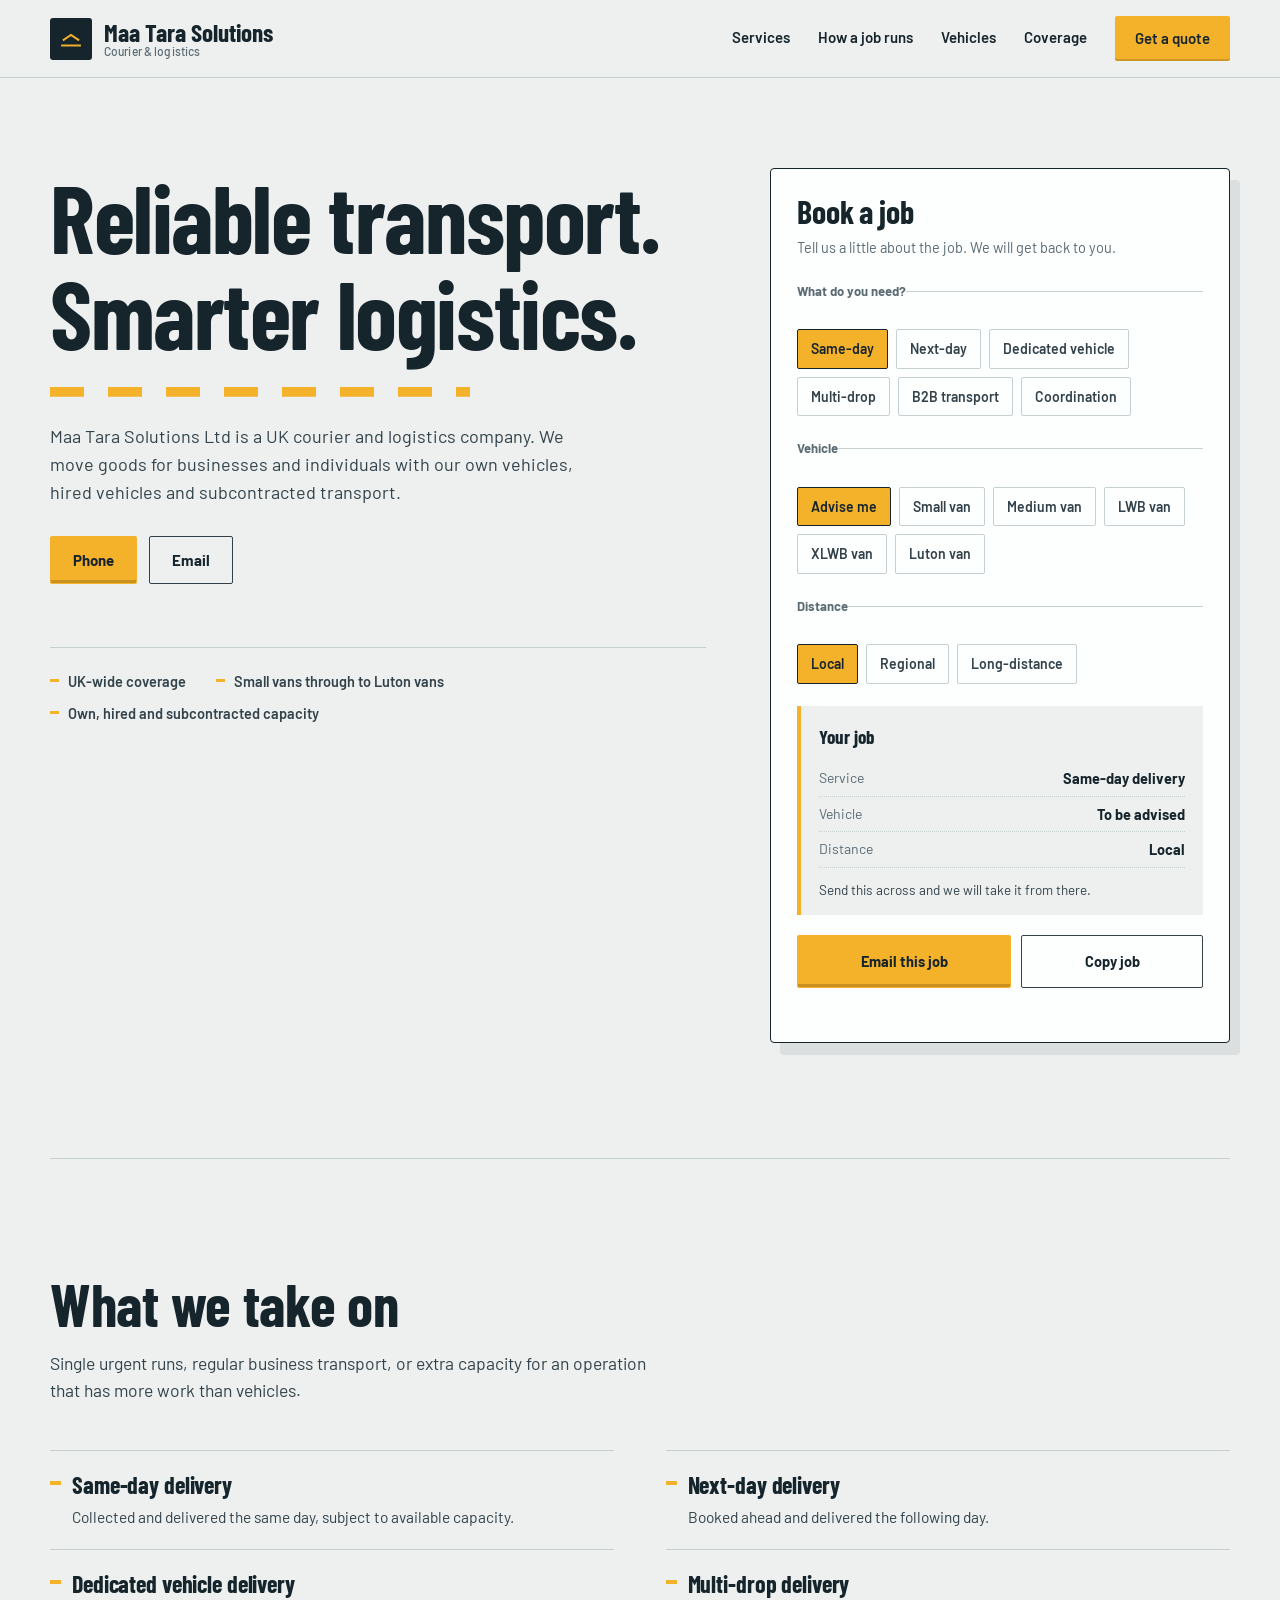
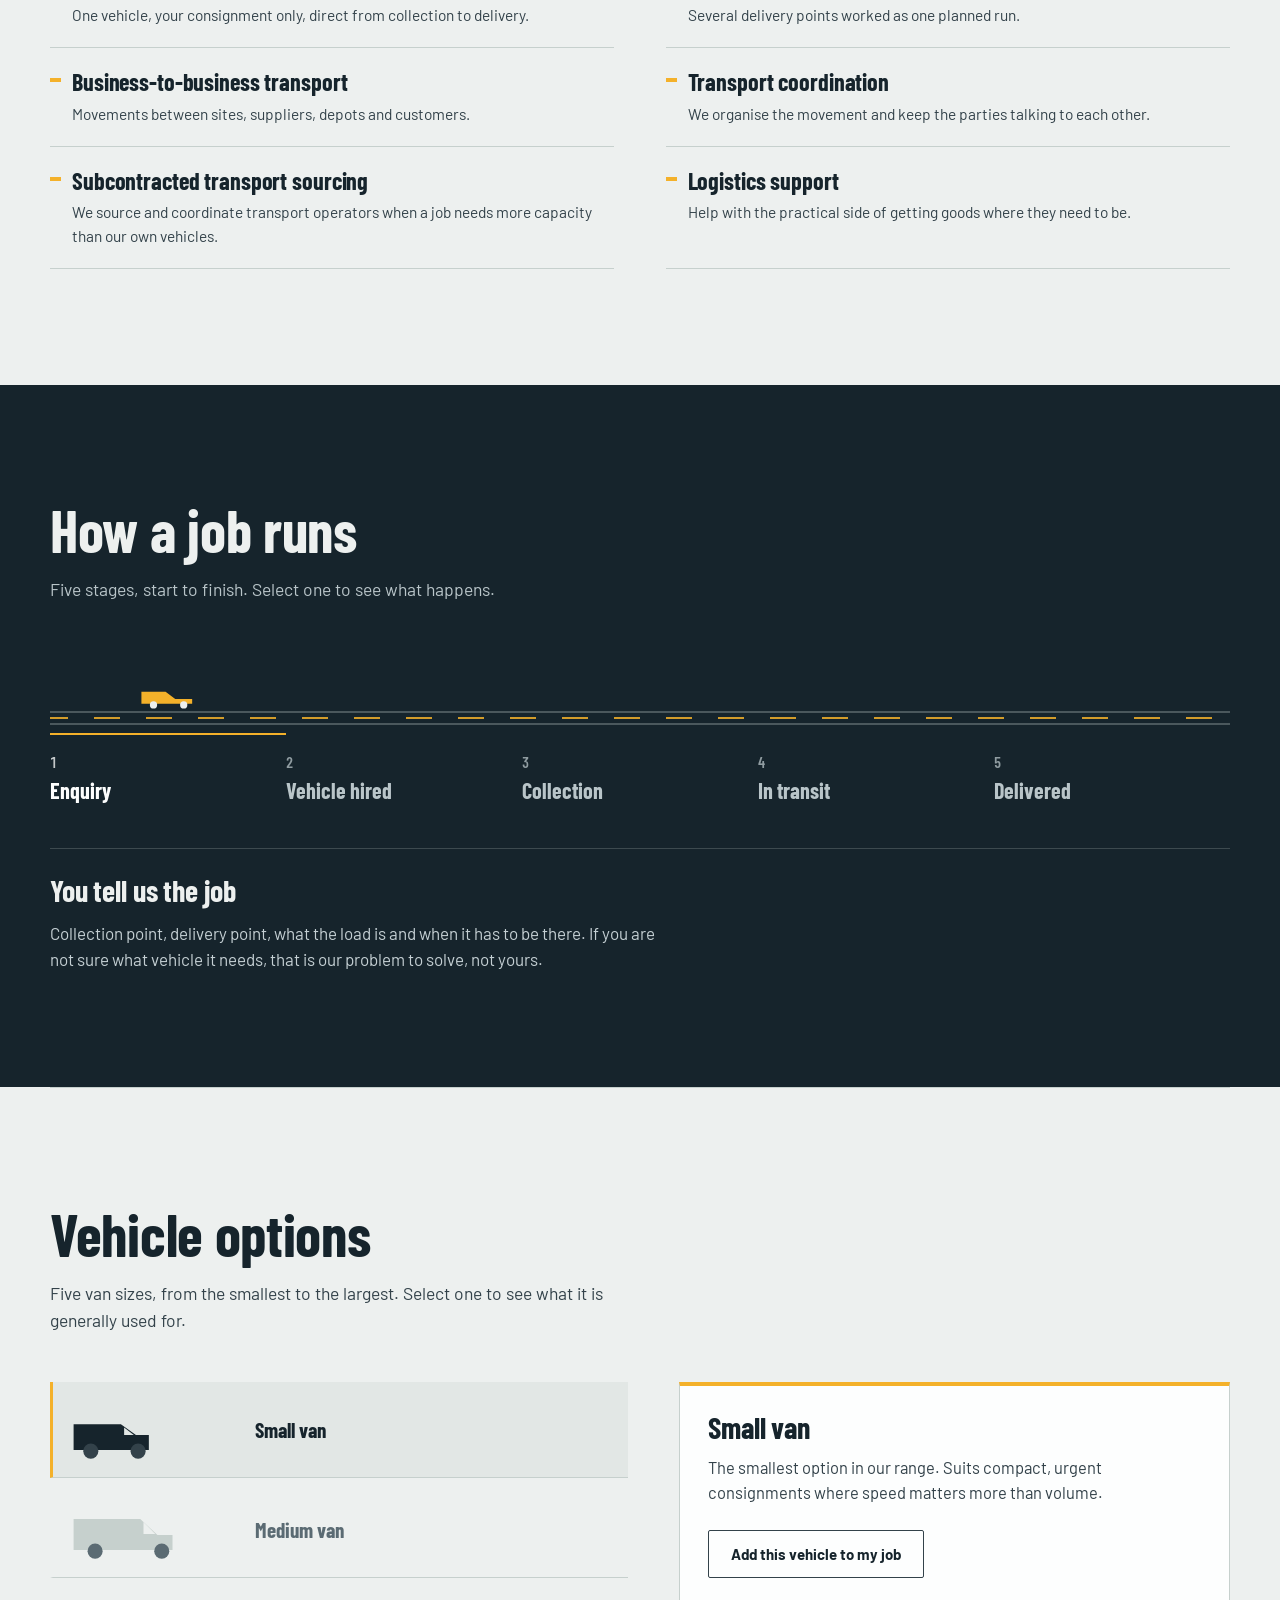
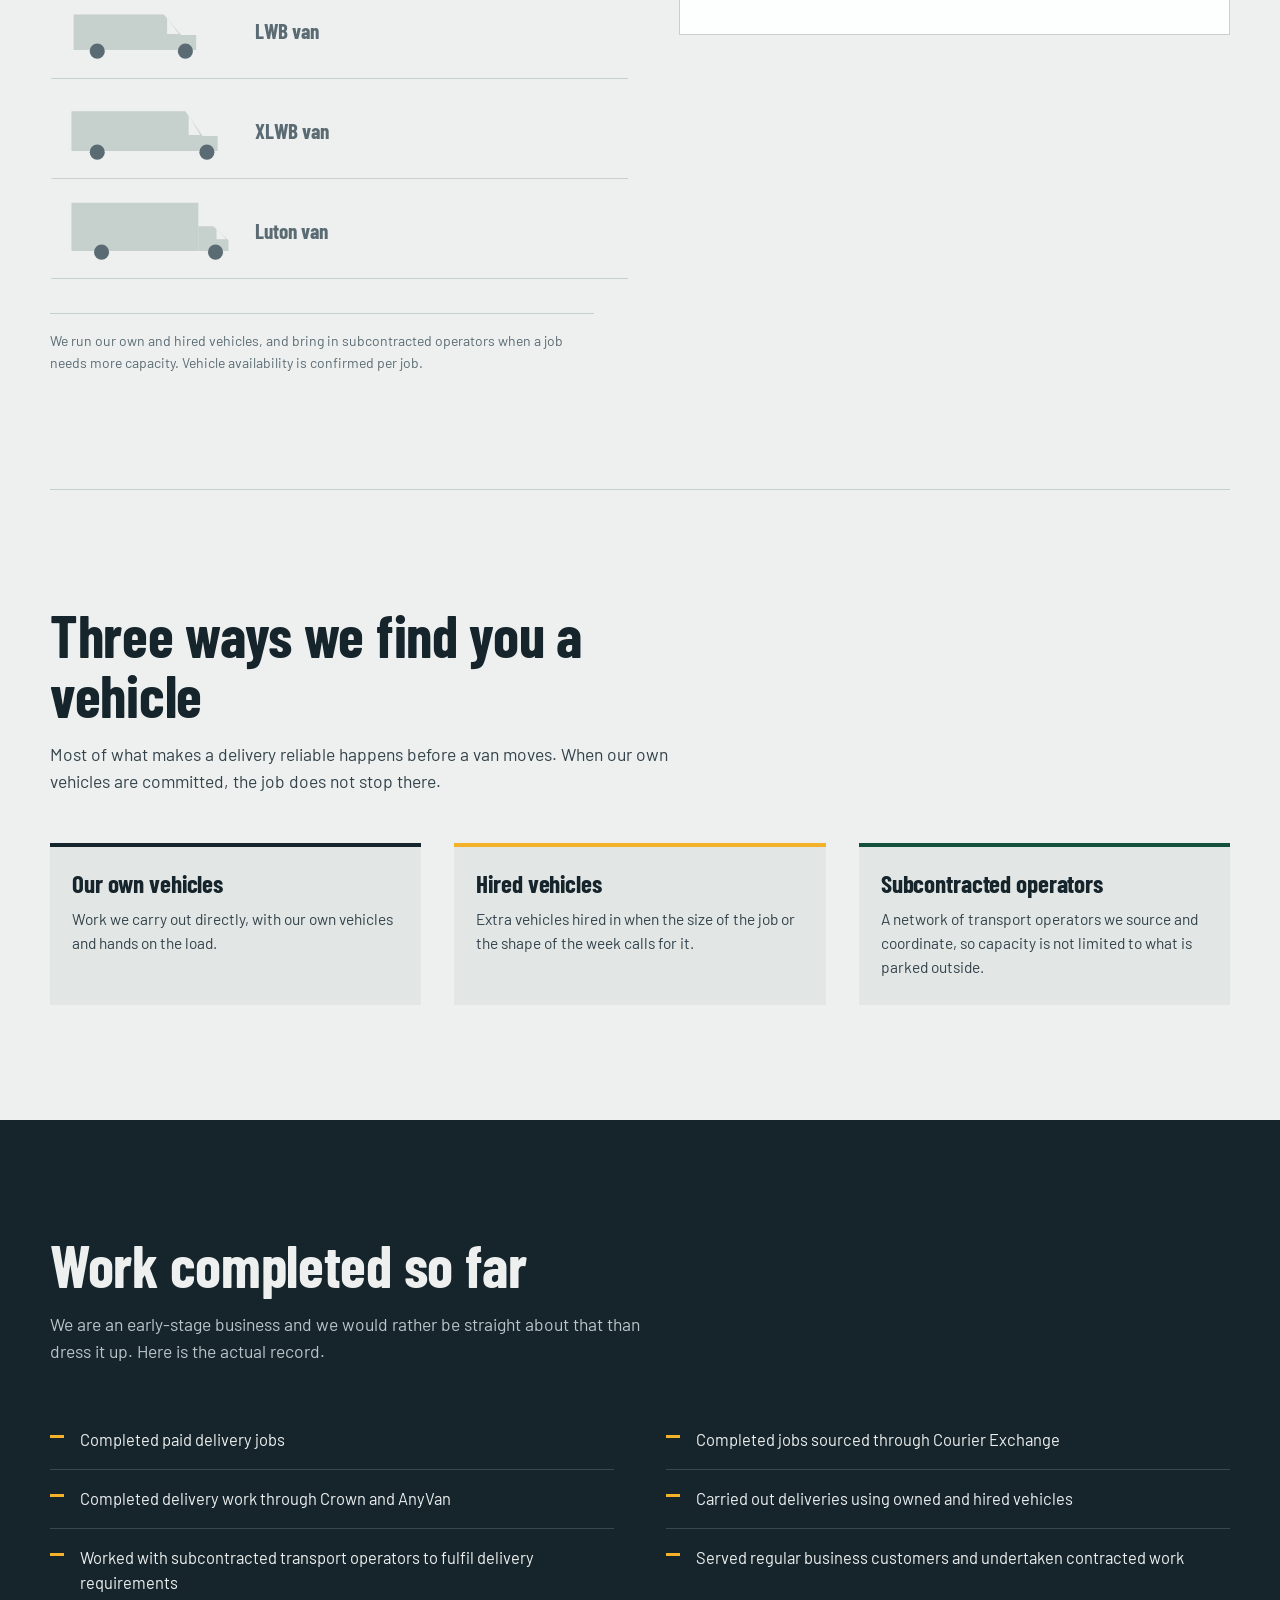
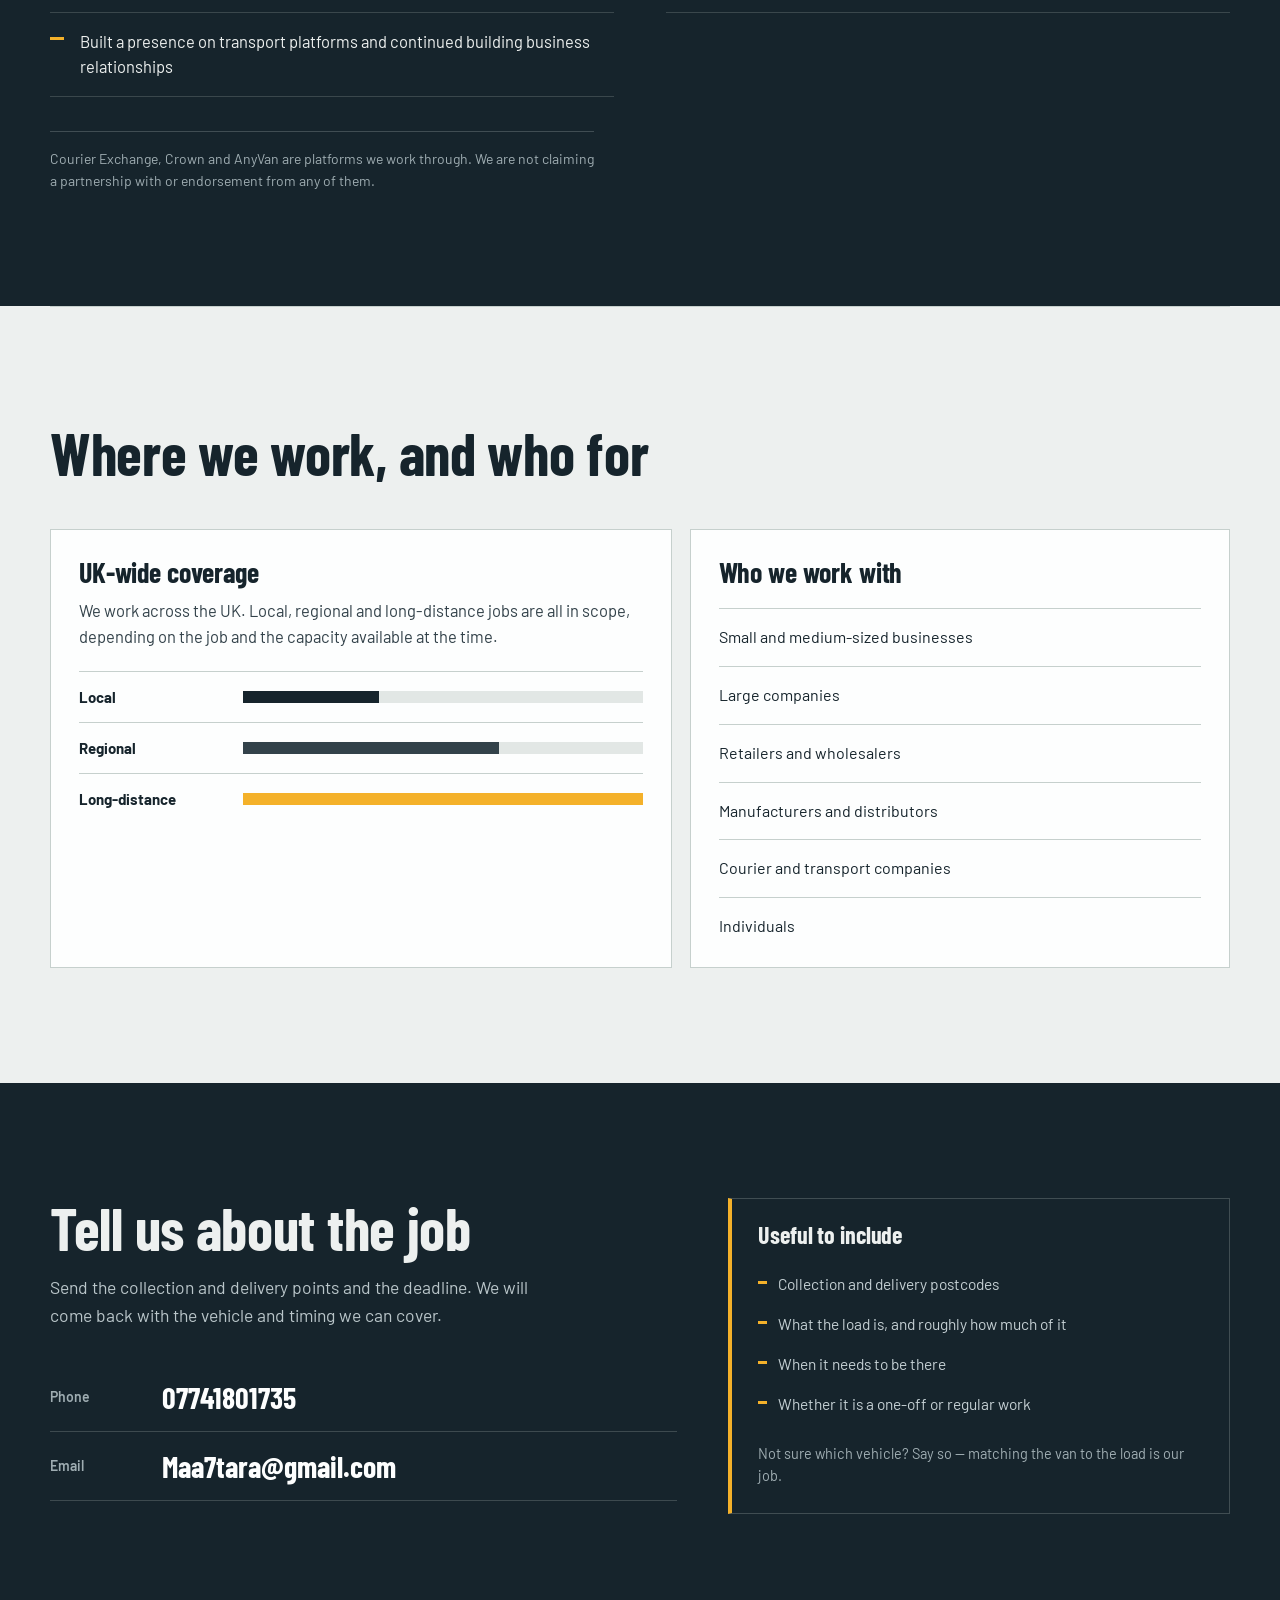
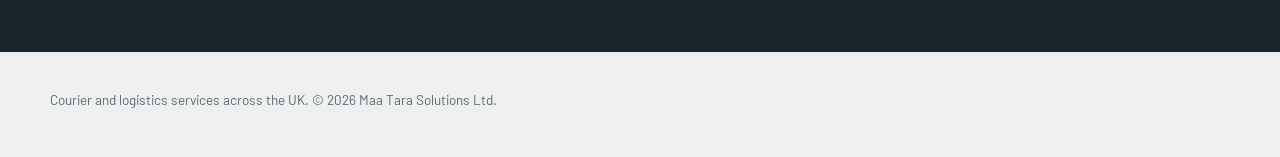
==== commit 74587601: "improvv" ====
--- a/index.html
+++ b/index.html
@@ -124,17 +124,19 @@
               class="btn btn-primary"
               type="button"
               data-copy="07741801735"
-              data-label="07741801735"
-            >
-              07741801735
+              data-label="Phone"
+              aria-label="Copy phone number"
+            >
+              Phone
             </button>
             <button
               class="btn btn-quiet"
               type="button"
               data-copy="Maa7tara@gmail.com"
-              data-label="Maa7tara@gmail.com"
-            >
-              Maa7tara@gmail.com
+              data-label="Email"
+              aria-label="Copy email address"
+            >
+              Email
             </button>
           </div>
           <p class="copy-status hero-copy-status" role="status" aria-live="polite"></p>
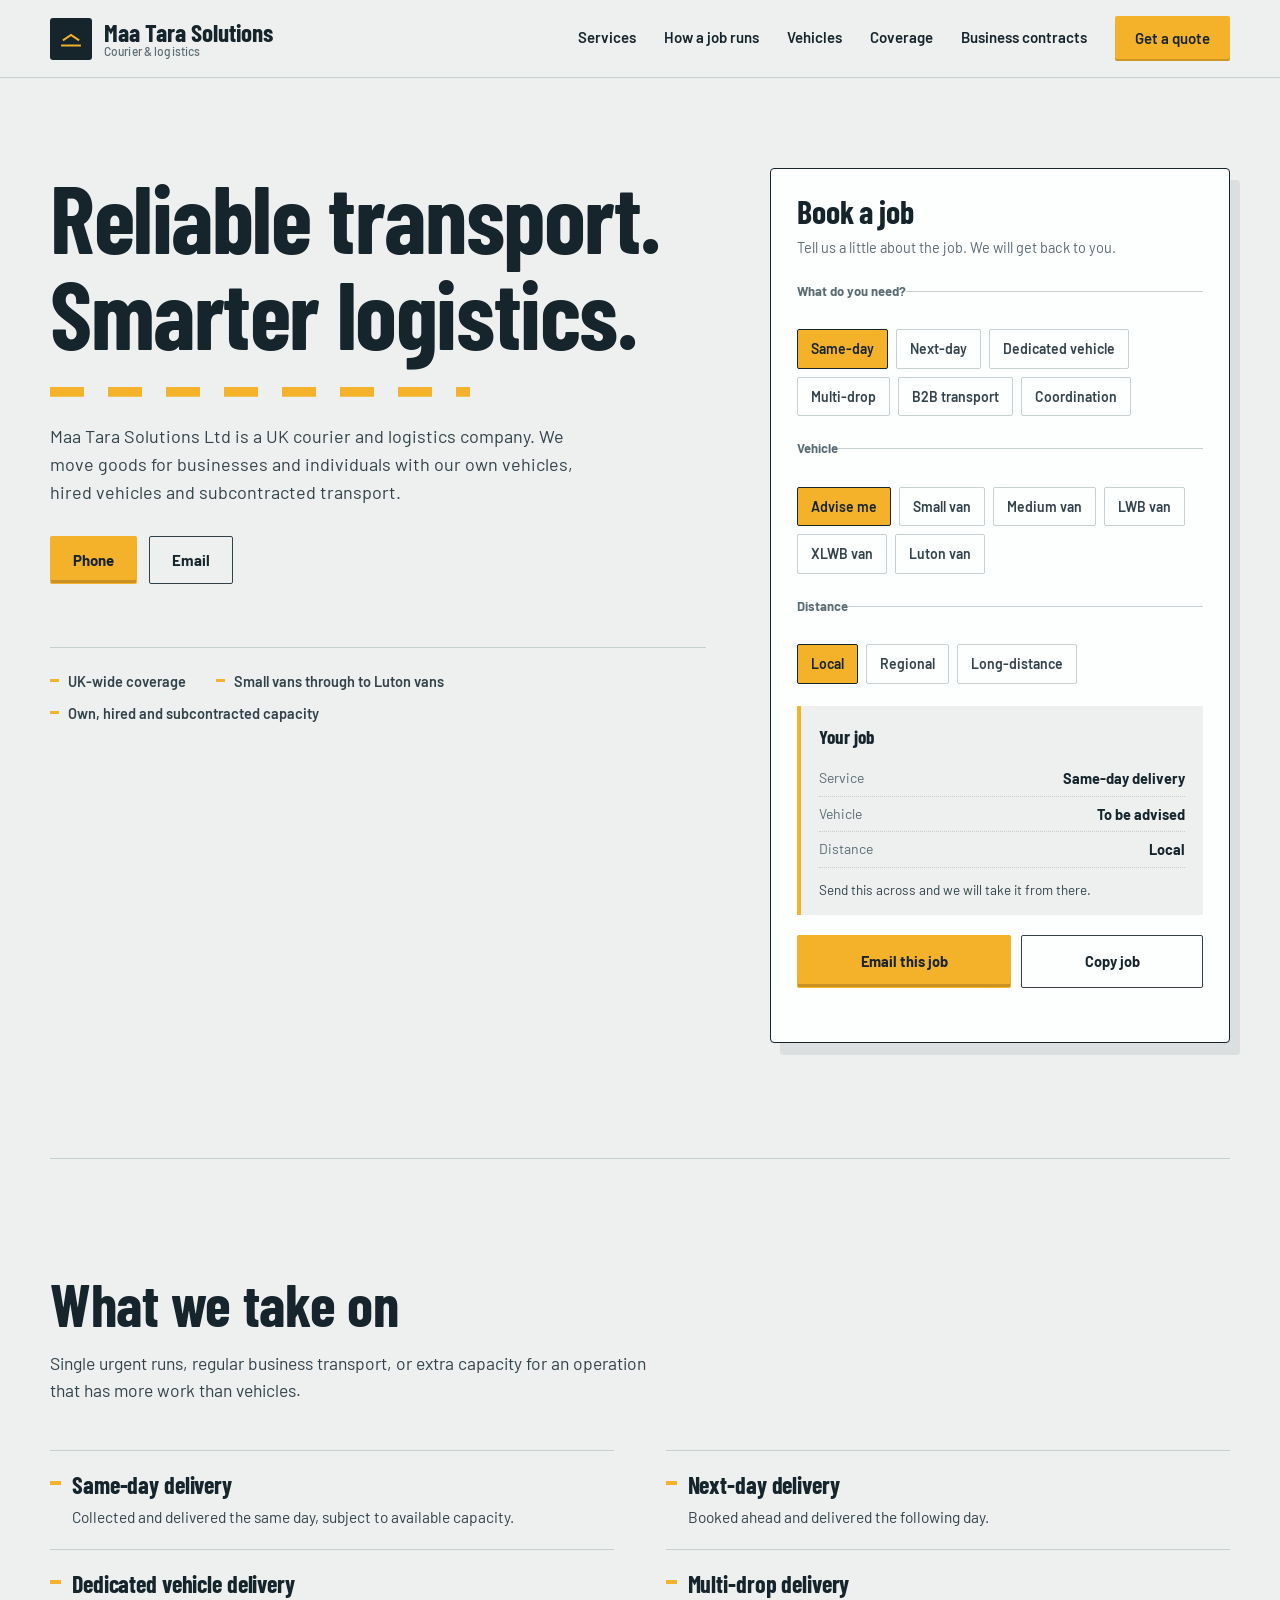
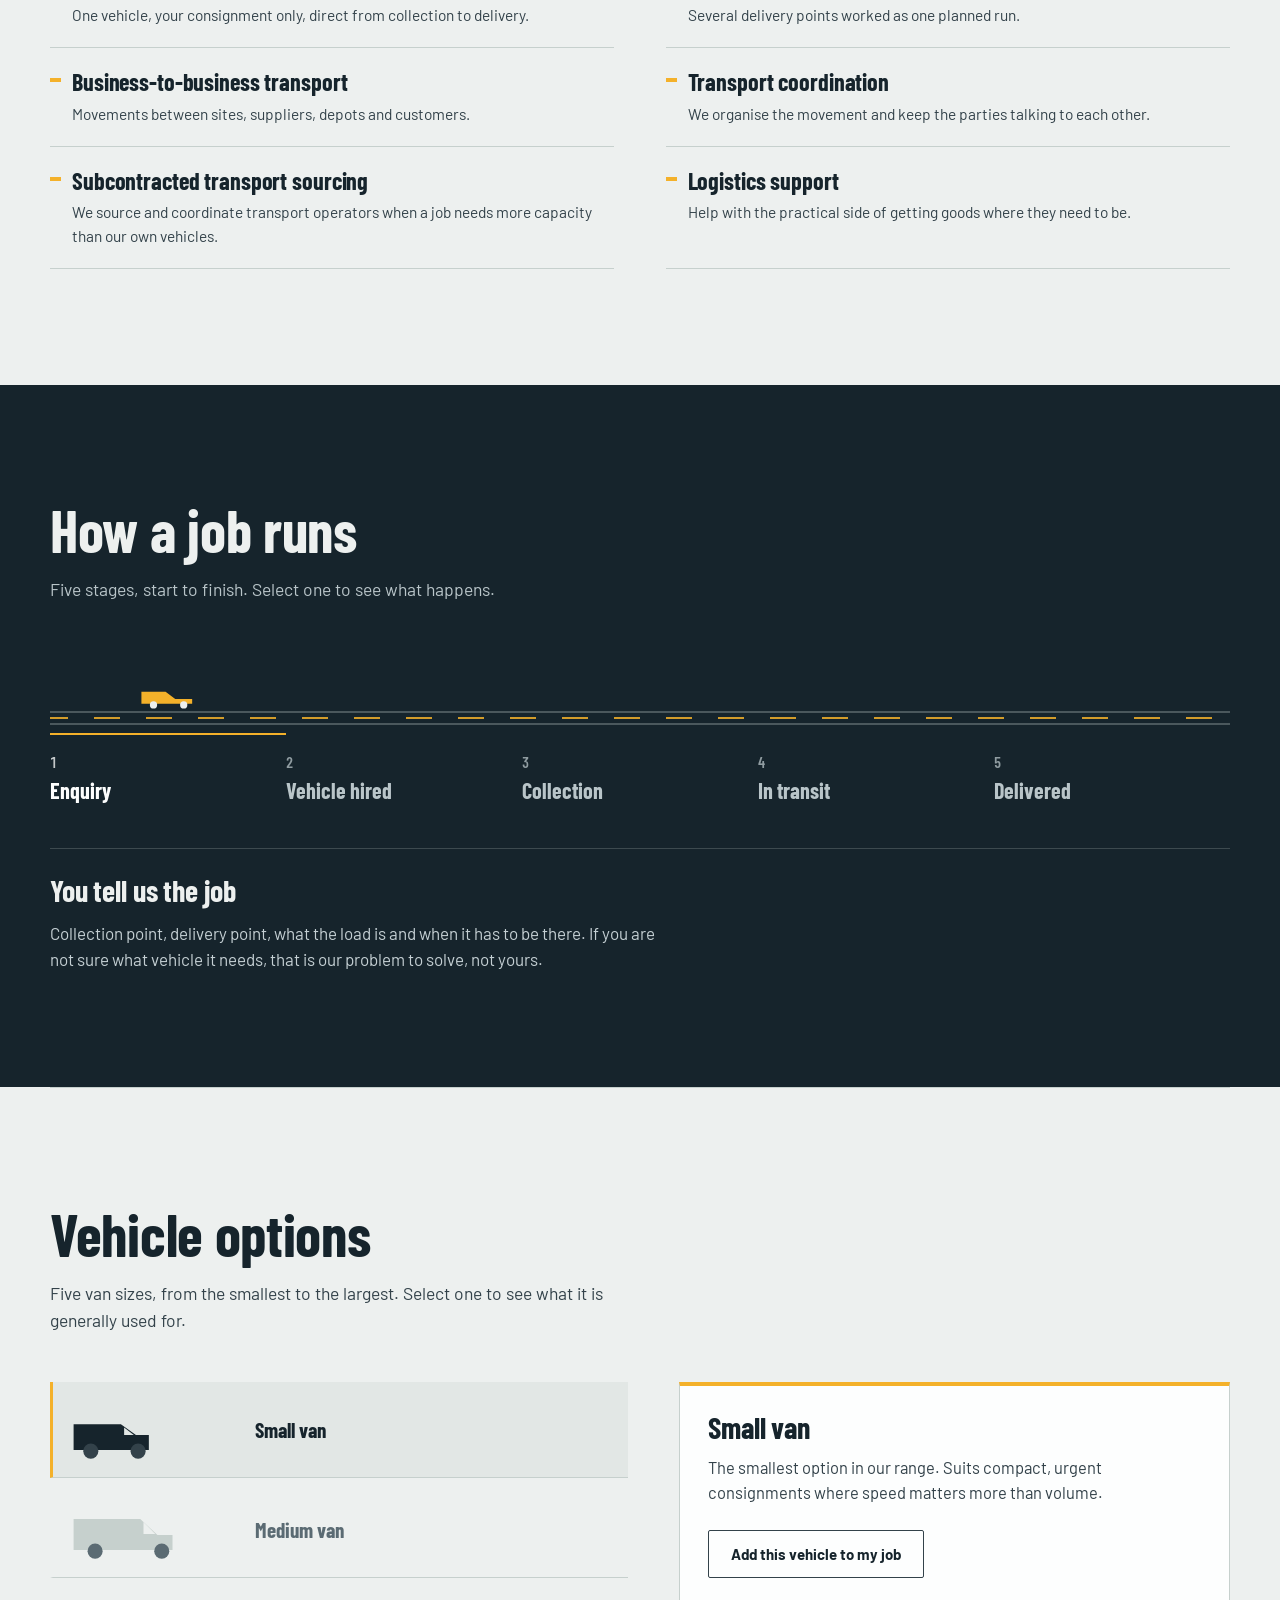
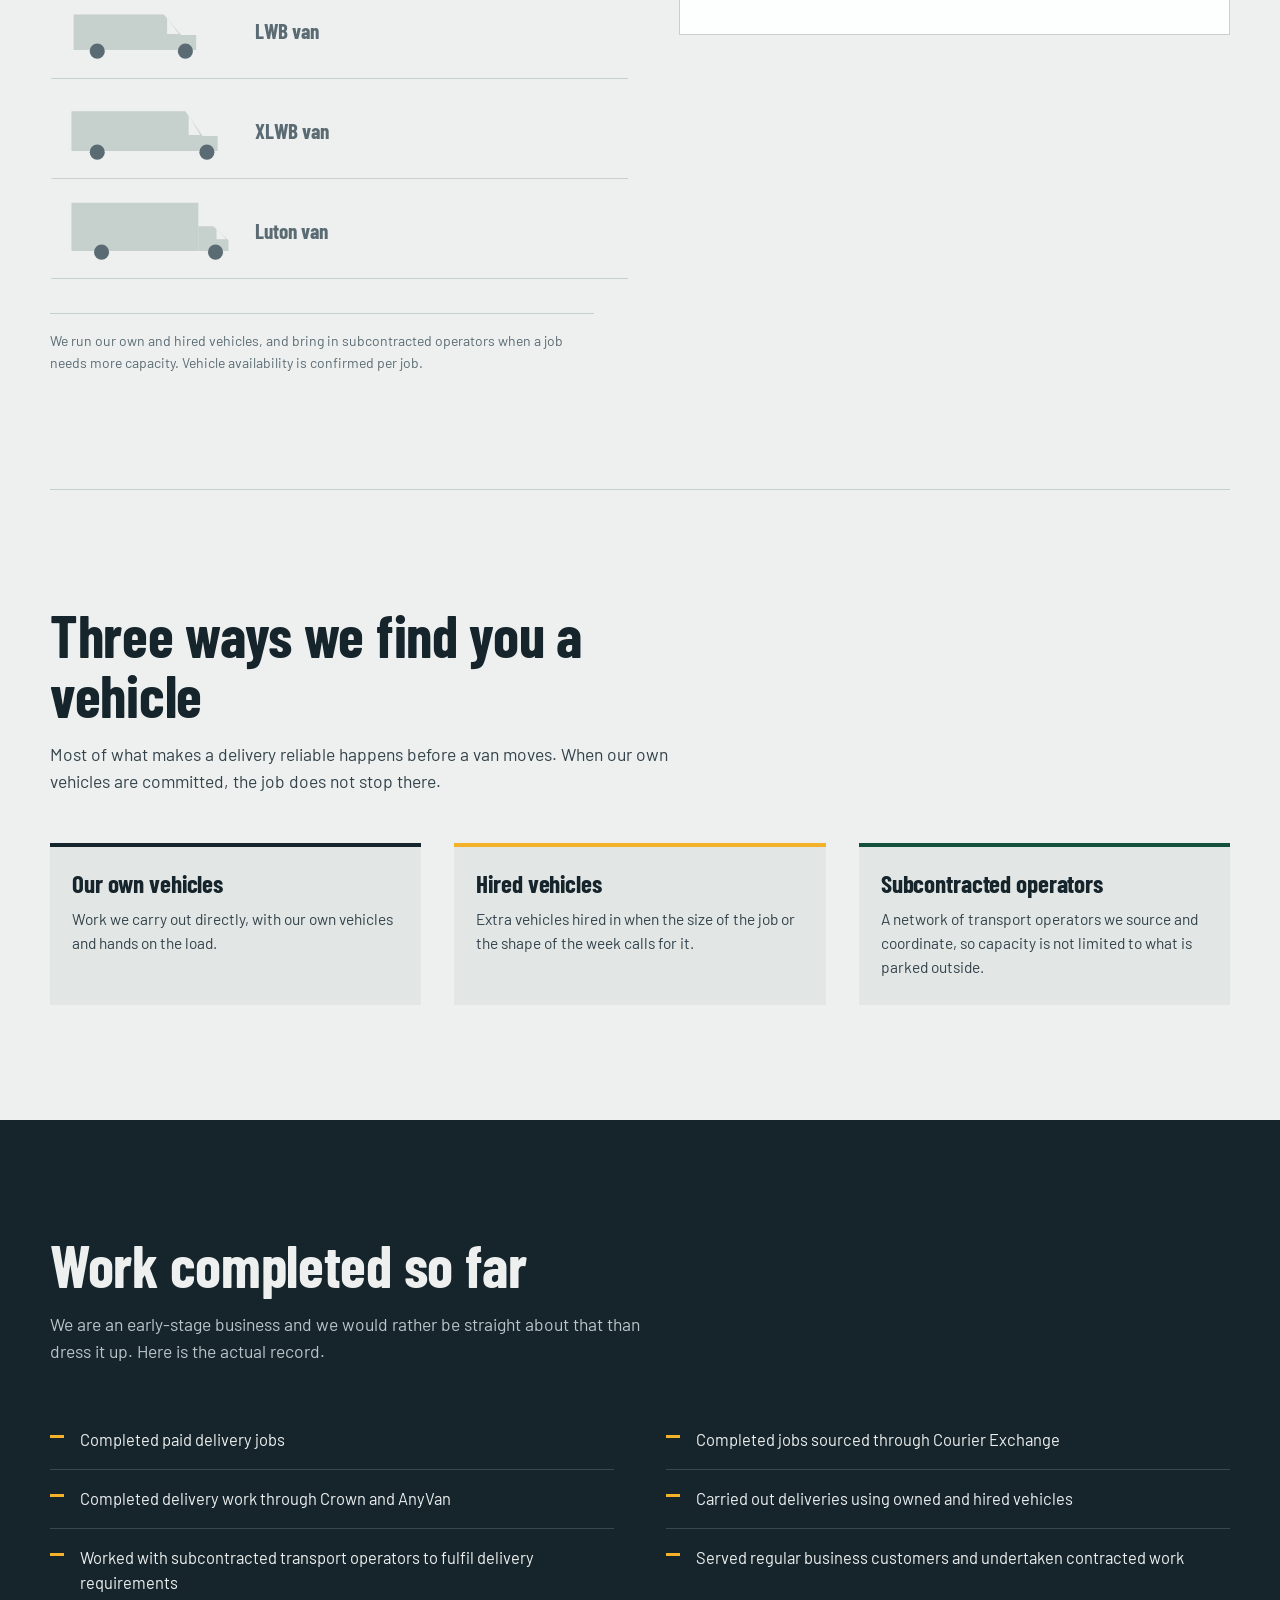
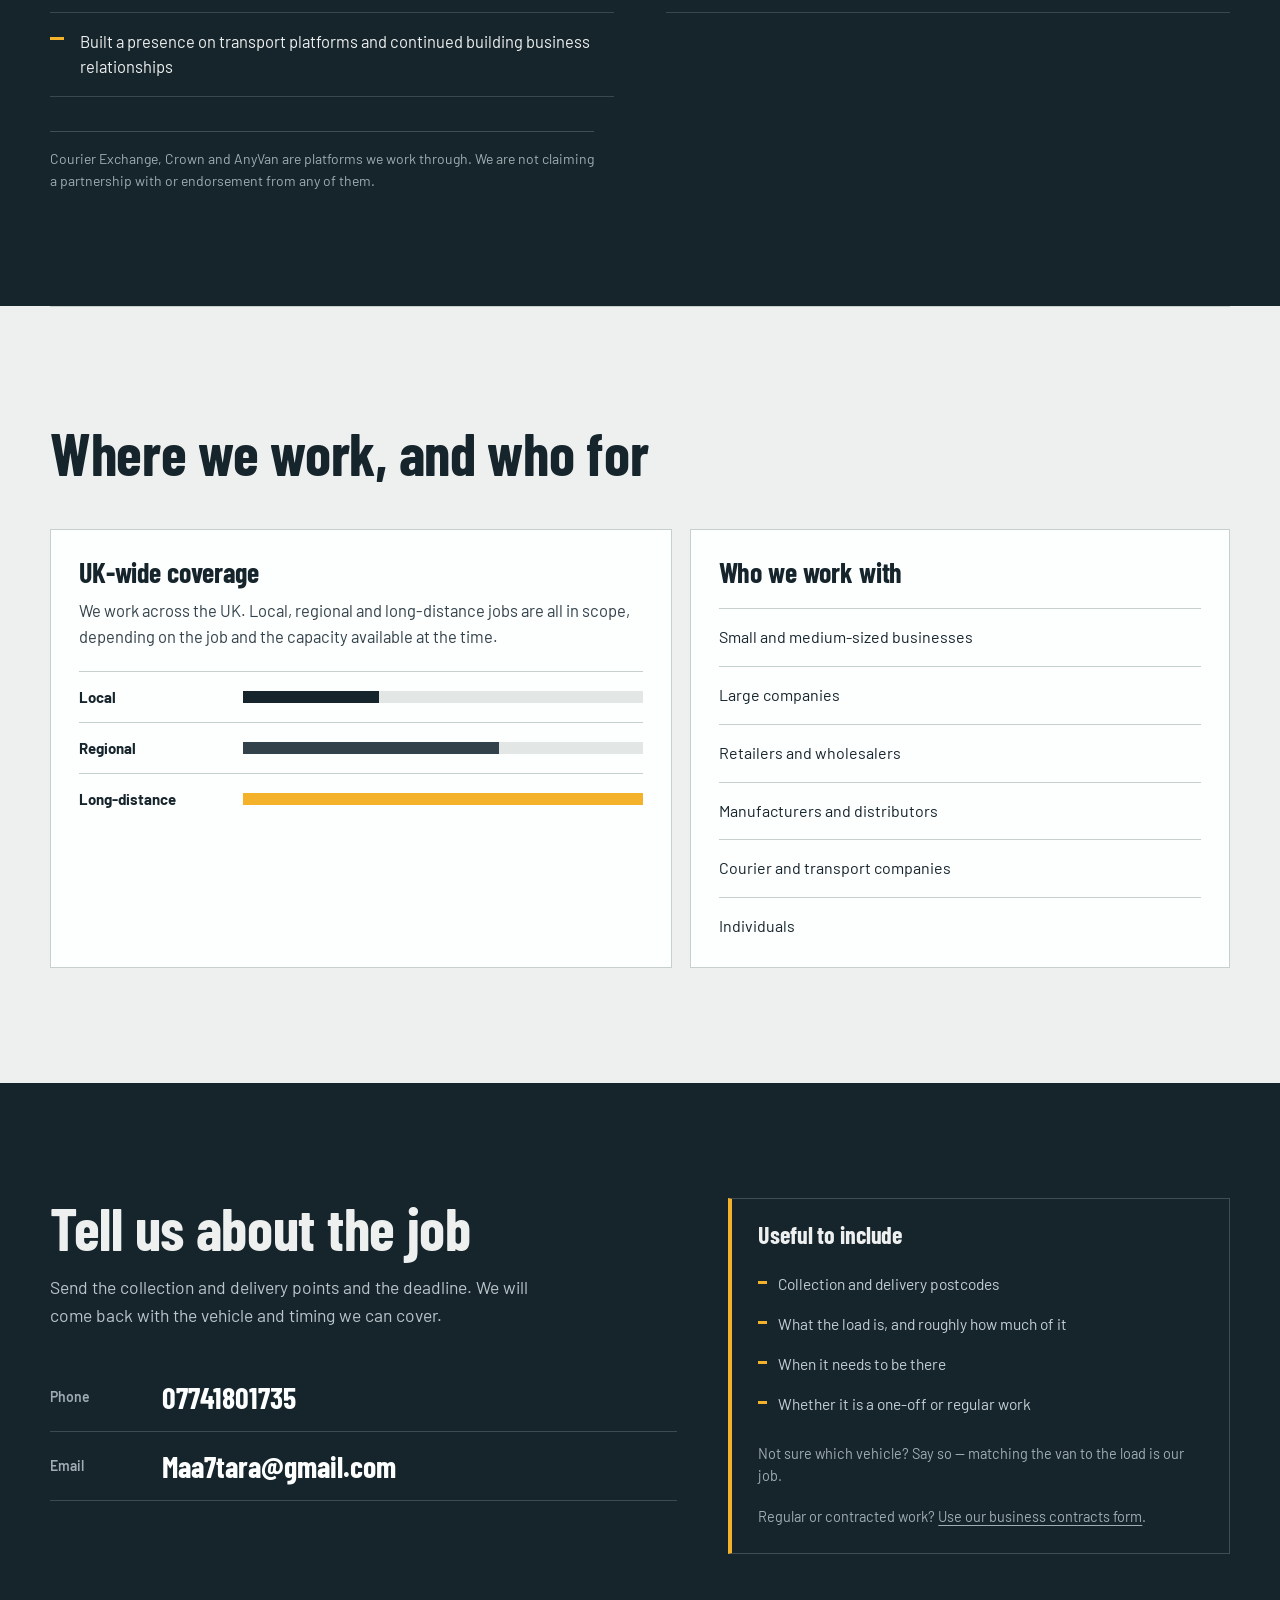
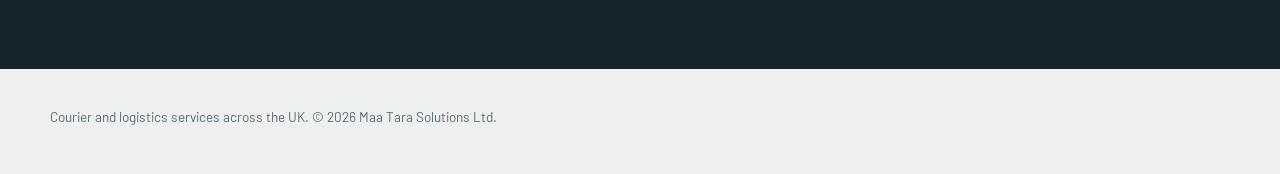
==== commit ce76abdb: "improv new" ====
--- a/index.html
+++ b/index.html
@@ -106,6 +106,7 @@
         <a href="#how-it-works">How a job runs</a>
         <a href="#vehicles">Vehicles</a>
         <a href="#coverage">Coverage</a>
+        <a href="fleet-contracts.html">Business contracts</a>
         <a class="nav-cta" href="#contact">Get a quote</a>
       </nav>
     </header>
@@ -788,6 +789,10 @@
               Not sure which vehicle? Say so — matching the van to the load is
               our job.
             </p>
+            <p>
+              Regular or contracted work?
+              <a href="fleet-contracts.html">Use our business contracts form</a>.
+            </p>
           </aside>
         </div>
       </section>
--- a/styles.css
+++ b/styles.css
@@ -1094,6 +1094,701 @@
   margin-top: 8px;
   color: var(--slate);
   font-size: 13.5px;
+}
+
+/* ---------- business contracts page ---------- */
+
+/* Components below set their own display, so make sure hidden still wins. */
+[hidden] {
+  display: none !important;
+}
+
+.fc-intro {
+  display: grid;
+  grid-template-columns: minmax(0, 1.4fr) minmax(0, 1fr);
+  gap: 22px clamp(36px, 5vw, 76px);
+  align-items: end;
+  width: var(--page);
+  margin: 0 auto;
+  padding: clamp(48px, 6vw, 84px) 0 clamp(40px, 5vw, 64px);
+}
+
+.fc-intro h1 {
+  font-size: clamp(44px, 6vw, 84px);
+  letter-spacing: -0.015em;
+}
+
+.fc-fit {
+  margin: 0;
+  padding: 0;
+  border-top: 4px solid var(--hivis);
+  list-style: none;
+}
+
+.fc-fit li {
+  padding: 12px 0;
+  border-bottom: 1px solid var(--kerb);
+  color: var(--tarmac);
+  font-size: 15.5px;
+}
+
+.fc-fit strong {
+  color: var(--steel);
+}
+
+.fc-oneoff {
+  grid-column: 1 / -1;
+  color: var(--slate);
+  font-size: 15px;
+}
+
+.fc-band {
+  padding-top: clamp(40px, 5vw, 64px);
+}
+
+.fc-noscript {
+  margin-bottom: 24px;
+  padding: 16px 18px;
+  border-left: 4px solid var(--hivis);
+  background: var(--white);
+}
+
+.fc-layout {
+  display: grid;
+  grid-template-columns: minmax(0, 1fr) minmax(0, 300px);
+  gap: clamp(28px, 4vw, 56px);
+  align-items: start;
+}
+
+.fc-form {
+  padding: 28px clamp(18px, 3vw, 34px) 26px;
+  border: 1px solid var(--steel);
+  border-radius: 4px;
+  background: var(--white);
+  box-shadow: 10px 12px 0 rgba(22, 36, 44, 0.08);
+}
+
+.fc-side {
+  position: sticky;
+  top: 102px;
+}
+
+.fc-side .jobsheet {
+  margin-top: 0;
+}
+
+.fc-side .jobsheet-row dd {
+  overflow-wrap: anywhere;
+}
+
+/* progress */
+
+.fc-progress {
+  display: grid;
+  grid-template-columns: repeat(5, minmax(0, 1fr));
+  gap: 6px;
+  margin: 0 0 26px;
+  padding: 0;
+  list-style: none;
+  counter-reset: none;
+}
+
+.fc-progress li {
+  display: flex;
+  align-items: center;
+  gap: 8px;
+  padding-top: 10px;
+  border-top: 4px solid var(--kerb);
+  color: var(--slate);
+  font-size: 14px;
+  font-weight: 600;
+}
+
+.fc-progress span {
+  display: grid;
+  flex-shrink: 0;
+  place-items: center;
+  width: 24px;
+  height: 24px;
+  border: 1px solid var(--kerb);
+  border-radius: 50%;
+  font-size: 12.5px;
+  font-variant-numeric: tabular-nums;
+}
+
+.fc-progress li.is-done {
+  border-top-color: var(--steel);
+  color: var(--steel);
+}
+
+.fc-progress li.is-done span {
+  border-color: var(--steel);
+  color: var(--white);
+  background: var(--steel);
+}
+
+.fc-progress li[aria-current="step"] {
+  border-top-color: var(--hivis);
+  color: var(--steel);
+}
+
+.fc-progress li[aria-current="step"] span {
+  border-color: var(--steel);
+  background: var(--hivis);
+}
+
+/* steps */
+
+.fc-step {
+  margin: 0;
+  padding: 0;
+  border: 0;
+  min-width: 0;
+}
+
+.fc-step:focus {
+  outline: none;
+}
+
+.fc-step-title {
+  padding: 0;
+  font-family: var(--display);
+  font-size: clamp(30px, 3.4vw, 40px);
+  font-weight: 700;
+  line-height: 1.05;
+}
+
+.fc-step-lede {
+  margin-top: 8px;
+  color: var(--slate);
+  font-size: 15.5px;
+}
+
+.fc-grid {
+  display: grid;
+  grid-template-columns: repeat(2, minmax(0, 1fr));
+  gap: 18px 20px;
+  margin-top: 22px;
+}
+
+.fc-field {
+  display: flex;
+  flex-direction: column;
+  gap: 6px;
+  min-width: 0;
+}
+
+.fc-field-wide {
+  margin-top: 22px;
+}
+
+.fc-field-inline {
+  max-width: 260px;
+  margin-top: 14px;
+}
+
+.fc-field label,
+.fc-panel-title {
+  color: var(--steel);
+  font-size: 14.5px;
+  font-weight: 650;
+}
+
+.fc-opt {
+  color: var(--slate);
+  font-size: 13px;
+  font-weight: 500;
+}
+
+.fc-field input,
+.fc-field select,
+.fc-field textarea,
+.fc-unit select {
+  width: 100%;
+  min-height: 46px;
+  padding: 10px 12px;
+  border: 1px solid #9aa8ad;
+  border-radius: 2px;
+  color: var(--steel);
+  background: var(--white);
+  font-family: var(--body);
+  font-size: 16px;
+}
+
+.fc-field textarea {
+  min-height: 0;
+  resize: vertical;
+}
+
+.fc-field input:hover,
+.fc-field select:hover,
+.fc-field textarea:hover {
+  border-color: var(--tarmac);
+}
+
+.fc-field input:focus,
+.fc-field select:focus,
+.fc-field textarea:focus {
+  border-color: var(--steel);
+  outline: 3px solid var(--hivis);
+  outline-offset: 0;
+}
+
+.fc-field [aria-invalid="true"] {
+  border-color: #b3261e;
+  border-width: 2px;
+}
+
+.fc-unit {
+  display: grid;
+  grid-template-columns: minmax(0, 1fr) 104px;
+  gap: 6px;
+}
+
+.fc-hint {
+  margin-top: 6px;
+  color: var(--slate);
+  font-size: 13.5px;
+  line-height: 1.45;
+}
+
+.fc-field .fc-hint {
+  margin-top: 0;
+}
+
+.fc-error {
+  order: 10;
+  margin-top: 6px;
+  padding-left: 10px;
+  border-left: 3px solid #b3261e;
+  color: #b3261e;
+  font-size: 14px;
+  font-weight: 650;
+}
+
+.fc-errors {
+  margin-bottom: 22px;
+  padding: 16px 18px;
+  border: 2px solid #b3261e;
+  border-radius: 2px;
+  background: #fdf3f2;
+}
+
+.fc-errors:focus {
+  outline: 3px solid var(--hivis-deep);
+}
+
+.fc-errors-title {
+  font-weight: 700;
+}
+
+.fc-errors ul {
+  margin: 8px 0 0;
+  padding-left: 18px;
+}
+
+.fc-errors a {
+  color: #b3261e;
+  font-weight: 600;
+}
+
+.fc-sr {
+  position: absolute;
+  width: 1px;
+  height: 1px;
+  overflow: hidden;
+  clip: rect(0 0 0 0);
+  white-space: nowrap;
+}
+
+.fc-single,
+.fc-sub {
+  margin-top: 18px;
+}
+
+/* demand choice cards */
+
+.fc-choice {
+  display: grid;
+  grid-template-columns: repeat(2, minmax(0, 1fr));
+  gap: 12px;
+  margin: 22px 0 0;
+  padding: 0;
+  border: 0;
+}
+
+.fc-choice input {
+  position: absolute;
+  width: 1px;
+  height: 1px;
+  overflow: hidden;
+  clip: rect(0 0 0 0);
+}
+
+.fc-choice label {
+  position: relative;
+  display: flex;
+  flex-direction: column;
+  gap: 4px;
+  padding: 16px 18px 16px 50px;
+  border: 1px solid var(--kerb);
+  border-left: 4px solid var(--kerb);
+  border-radius: 2px;
+  cursor: pointer;
+  transition: border-color 140ms ease, background 140ms ease;
+}
+
+.fc-choice label:hover {
+  border-color: var(--tarmac);
+}
+
+.fc-choice strong {
+  font-family: var(--display);
+  font-size: 21px;
+  line-height: 1.1;
+}
+
+.fc-choice span {
+  color: var(--slate);
+  font-size: 14px;
+}
+
+.fc-choice label::before {
+  position: absolute;
+  top: 17px;
+  left: 16px;
+  width: 20px;
+  height: 20px;
+  border: 2px solid #9aa8ad;
+  border-radius: 50%;
+  background: var(--white);
+  content: "";
+}
+
+.fc-choice input:checked + label::before {
+  border: 6px solid var(--steel);
+}
+
+.fc-choice input:checked + label {
+  border-color: var(--steel);
+  border-left-color: var(--hivis);
+  background: var(--fog);
+}
+
+.fc-choice input:focus-visible + label {
+  outline: 3px solid var(--hivis-deep);
+  outline-offset: 2px;
+}
+
+.fc-panel {
+  display: flex;
+  flex-direction: column;
+  margin-top: 18px;
+  padding: 20px;
+  background: var(--fog);
+}
+
+.fc-panel > .fc-grid {
+  margin-top: 14px;
+}
+
+/* vehicle steppers */
+
+.fc-qty {
+  margin-top: 10px;
+}
+
+.fc-qty-row {
+  display: flex;
+  align-items: center;
+  justify-content: space-between;
+  gap: 16px;
+  padding: 10px 0;
+  border-bottom: 1px solid var(--kerb);
+}
+
+.fc-qty-row label {
+  font-size: 15.5px;
+  font-weight: 600;
+}
+
+.fc-stepper {
+  display: flex;
+  flex-shrink: 0;
+  align-items: stretch;
+  border: 1px solid #9aa8ad;
+  border-radius: 2px;
+  background: var(--white);
+}
+
+.fc-stepper button {
+  width: 42px;
+  border: 0;
+  color: var(--steel);
+  background: transparent;
+  font-size: 20px;
+  font-weight: 600;
+  line-height: 1;
+  cursor: pointer;
+}
+
+.fc-stepper button:hover {
+  background: var(--fog-deep);
+}
+
+.fc-stepper input {
+  width: 52px;
+  height: 42px;
+  border: 0;
+  border-inline: 1px solid var(--kerb);
+  color: var(--steel);
+  background: transparent;
+  font-family: var(--body);
+  font-size: 17px;
+  font-weight: 650;
+  text-align: center;
+  font-variant-numeric: tabular-nums;
+  -moz-appearance: textfield;
+}
+
+.fc-stepper input::-webkit-outer-spin-button,
+.fc-stepper input::-webkit-inner-spin-button {
+  margin: 0;
+  -webkit-appearance: none;
+}
+
+.fc-qty-total {
+  margin-top: 14px;
+  font-weight: 700;
+}
+
+/* estimate */
+
+.fc-estimate {
+  margin-top: 22px;
+  padding: 18px;
+  border-left: 4px solid var(--hivis);
+  background: var(--white);
+}
+
+.fc-estimate-title {
+  font-family: var(--display);
+  font-size: 21px;
+  font-weight: 700;
+}
+
+.fc-estimate-lede {
+  margin-top: 8px;
+  color: var(--tarmac);
+  font-size: 15px;
+}
+
+.fc-estimate-table {
+  width: 100%;
+  margin-top: 12px;
+  border-collapse: collapse;
+  font-size: 14.5px;
+  font-variant-numeric: tabular-nums;
+}
+
+.fc-estimate-table th,
+.fc-estimate-table td {
+  padding: 8px 6px;
+  border-bottom: 1px solid var(--kerb);
+  text-align: left;
+}
+
+.fc-estimate-table thead th {
+  color: var(--slate);
+  font-size: 13px;
+  font-weight: 600;
+}
+
+.fc-estimate-table tbody th {
+  font-weight: 600;
+}
+
+.fc-estimate-table tr.is-best {
+  background: rgba(244, 177, 42, 0.16);
+}
+
+.fc-badge {
+  display: inline-block;
+  margin-left: 6px;
+  padding: 1px 7px;
+  border-radius: 2px;
+  color: var(--steel);
+  background: var(--hivis);
+  font-size: 12px;
+  font-weight: 700;
+}
+
+.fc-estimate .btn {
+  margin-top: 16px;
+}
+
+/* review */
+
+.fc-review {
+  margin-top: 22px;
+}
+
+.fc-review-block {
+  margin-top: 14px;
+  padding: 16px 18px;
+  border-left: 4px solid var(--hivis);
+  background: var(--fog);
+}
+
+.fc-review-head {
+  display: flex;
+  align-items: baseline;
+  justify-content: space-between;
+  gap: 12px;
+  margin-bottom: 6px;
+}
+
+.fc-review h3 {
+  font-size: 22px;
+}
+
+.fc-review dl {
+  margin: 0;
+}
+
+.fc-review .jobsheet-row dd {
+  max-width: 62%;
+  overflow-wrap: anywhere;
+}
+
+.fc-edit {
+  padding: 0;
+  border: 0;
+  color: var(--steel);
+  background: transparent;
+  font-family: var(--body);
+  font-size: 14px;
+  font-weight: 650;
+  text-decoration: underline;
+  text-underline-offset: 3px;
+  cursor: pointer;
+}
+
+.fc-consent {
+  margin-top: 24px;
+  padding-top: 18px;
+  border-top: 1px solid var(--kerb);
+}
+
+.fc-privacy {
+  color: var(--tarmac);
+  font-size: 14px;
+}
+
+.fc-check {
+  display: flex;
+  flex-wrap: wrap;
+  align-items: flex-start;
+  gap: 4px 12px;
+  margin-top: 14px;
+}
+
+.fc-check input {
+  flex-shrink: 0;
+  width: 22px;
+  height: 22px;
+  margin: 1px 0 0;
+  accent-color: var(--steel);
+}
+
+.fc-check label {
+  flex: 1 1 0;
+  min-width: 0;
+  font-size: 15px;
+  font-weight: 550;
+}
+
+.fc-check .fc-error {
+  flex-basis: 100%;
+}
+
+.fc-nav {
+  display: flex;
+  justify-content: space-between;
+  gap: 12px;
+  margin-top: 28px;
+  padding-top: 20px;
+  border-top: 1px solid var(--kerb);
+}
+
+.fc-nav [data-next] {
+  margin-left: auto;
+  min-width: 150px;
+}
+
+@media (max-width: 1120px) and (min-width: 861px) {
+  .site-header nav {
+    gap: 18px;
+  }
+
+  .site-header nav a {
+    font-size: 14px;
+  }
+
+  .nav-cta {
+    padding-inline: 14px;
+  }
+}
+
+@media (max-width: 1000px) {
+  .fc-intro,
+  .fc-layout {
+    grid-template-columns: minmax(0, 1fr);
+  }
+
+  .fc-side {
+    display: none;
+  }
+}
+
+@media (max-width: 640px) {
+  .fc-grid,
+  .fc-choice {
+    grid-template-columns: minmax(0, 1fr);
+  }
+
+  .fc-progress li {
+    flex-direction: column;
+    align-items: flex-start;
+    gap: 4px;
+    font-size: 0;
+  }
+
+  .fc-progress li[aria-current="step"] {
+    font-size: 12.5px;
+  }
+
+  .fc-progress span {
+    font-size: 12.5px;
+  }
+
+  .fc-panel {
+    padding: 16px 14px;
+  }
+
+  .fc-nav .btn {
+    flex: 1 1 0;
+  }
+
+  .fc-review .jobsheet-row {
+    flex-direction: column;
+    gap: 2px;
+  }
+
+  .fc-review .jobsheet-row dd {
+    max-width: none;
+    text-align: left;
+  }
 }
 
 /* ---------- responsive ---------- */
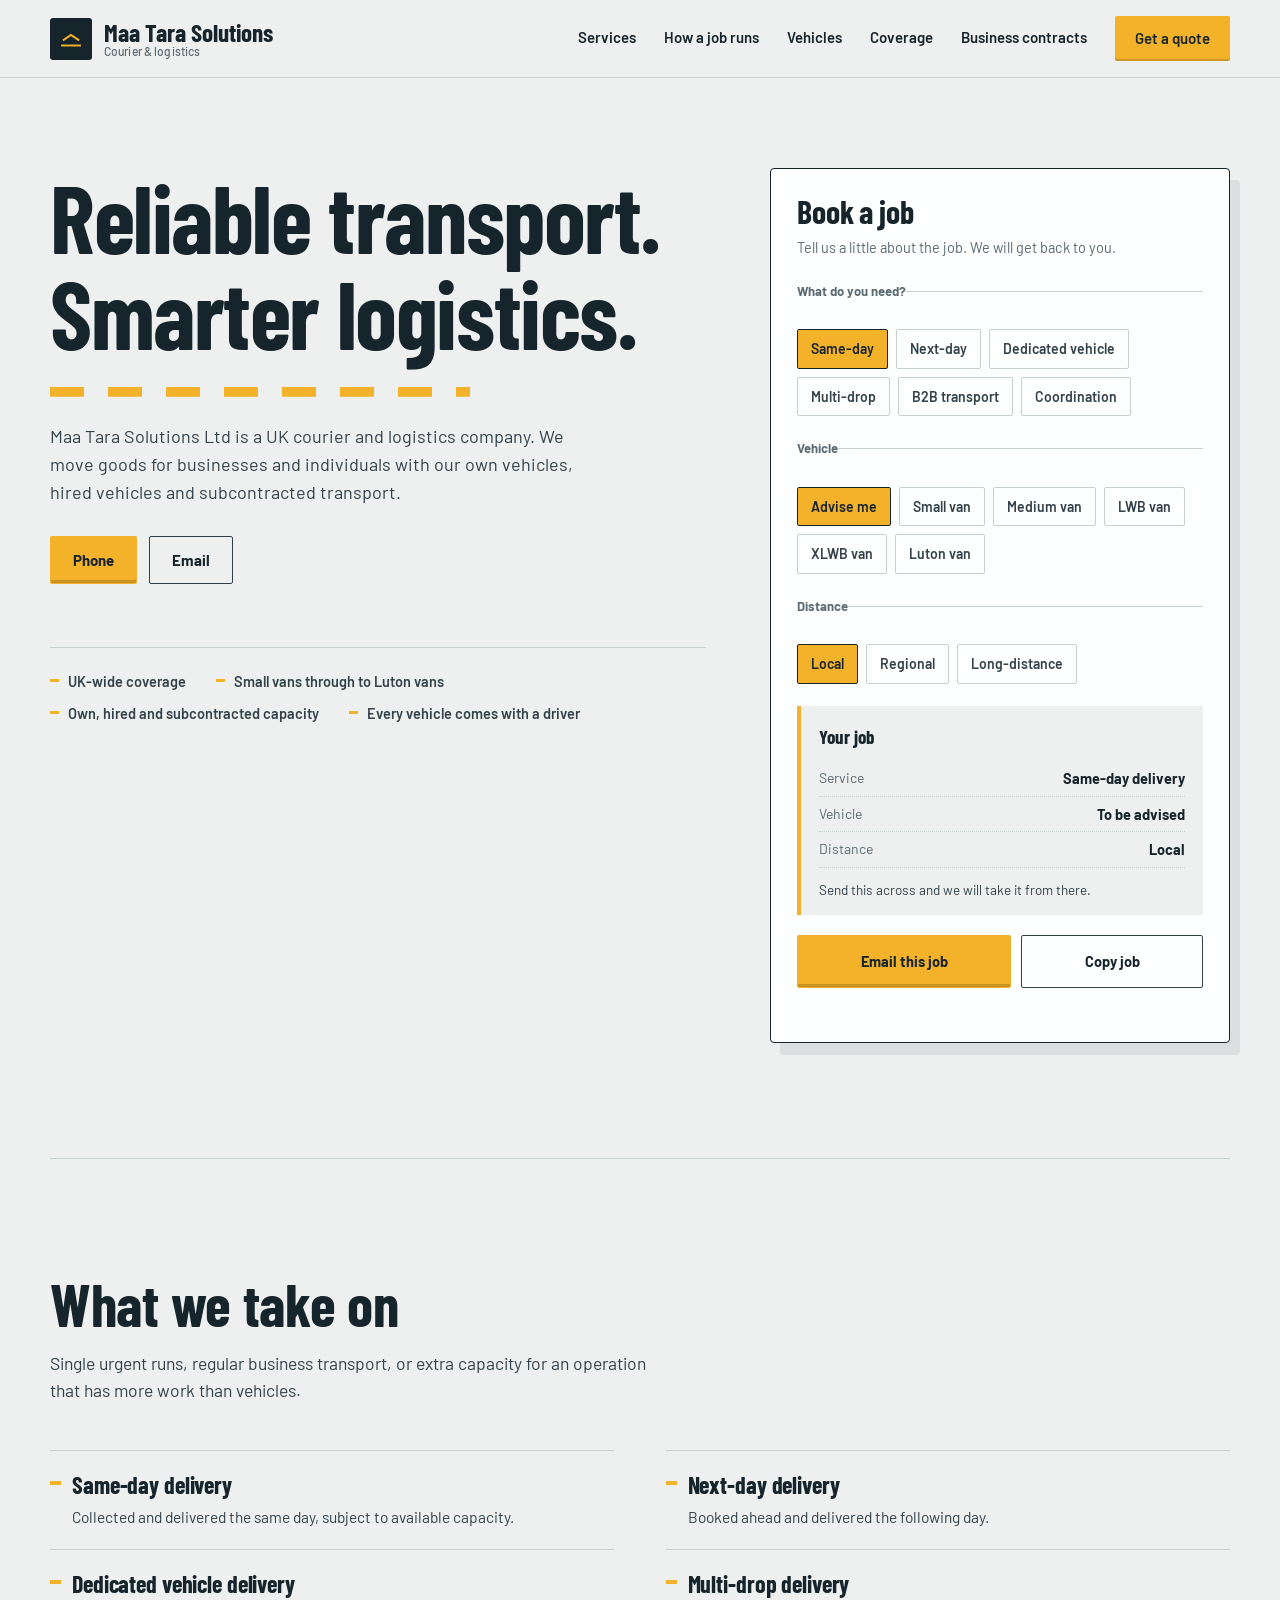
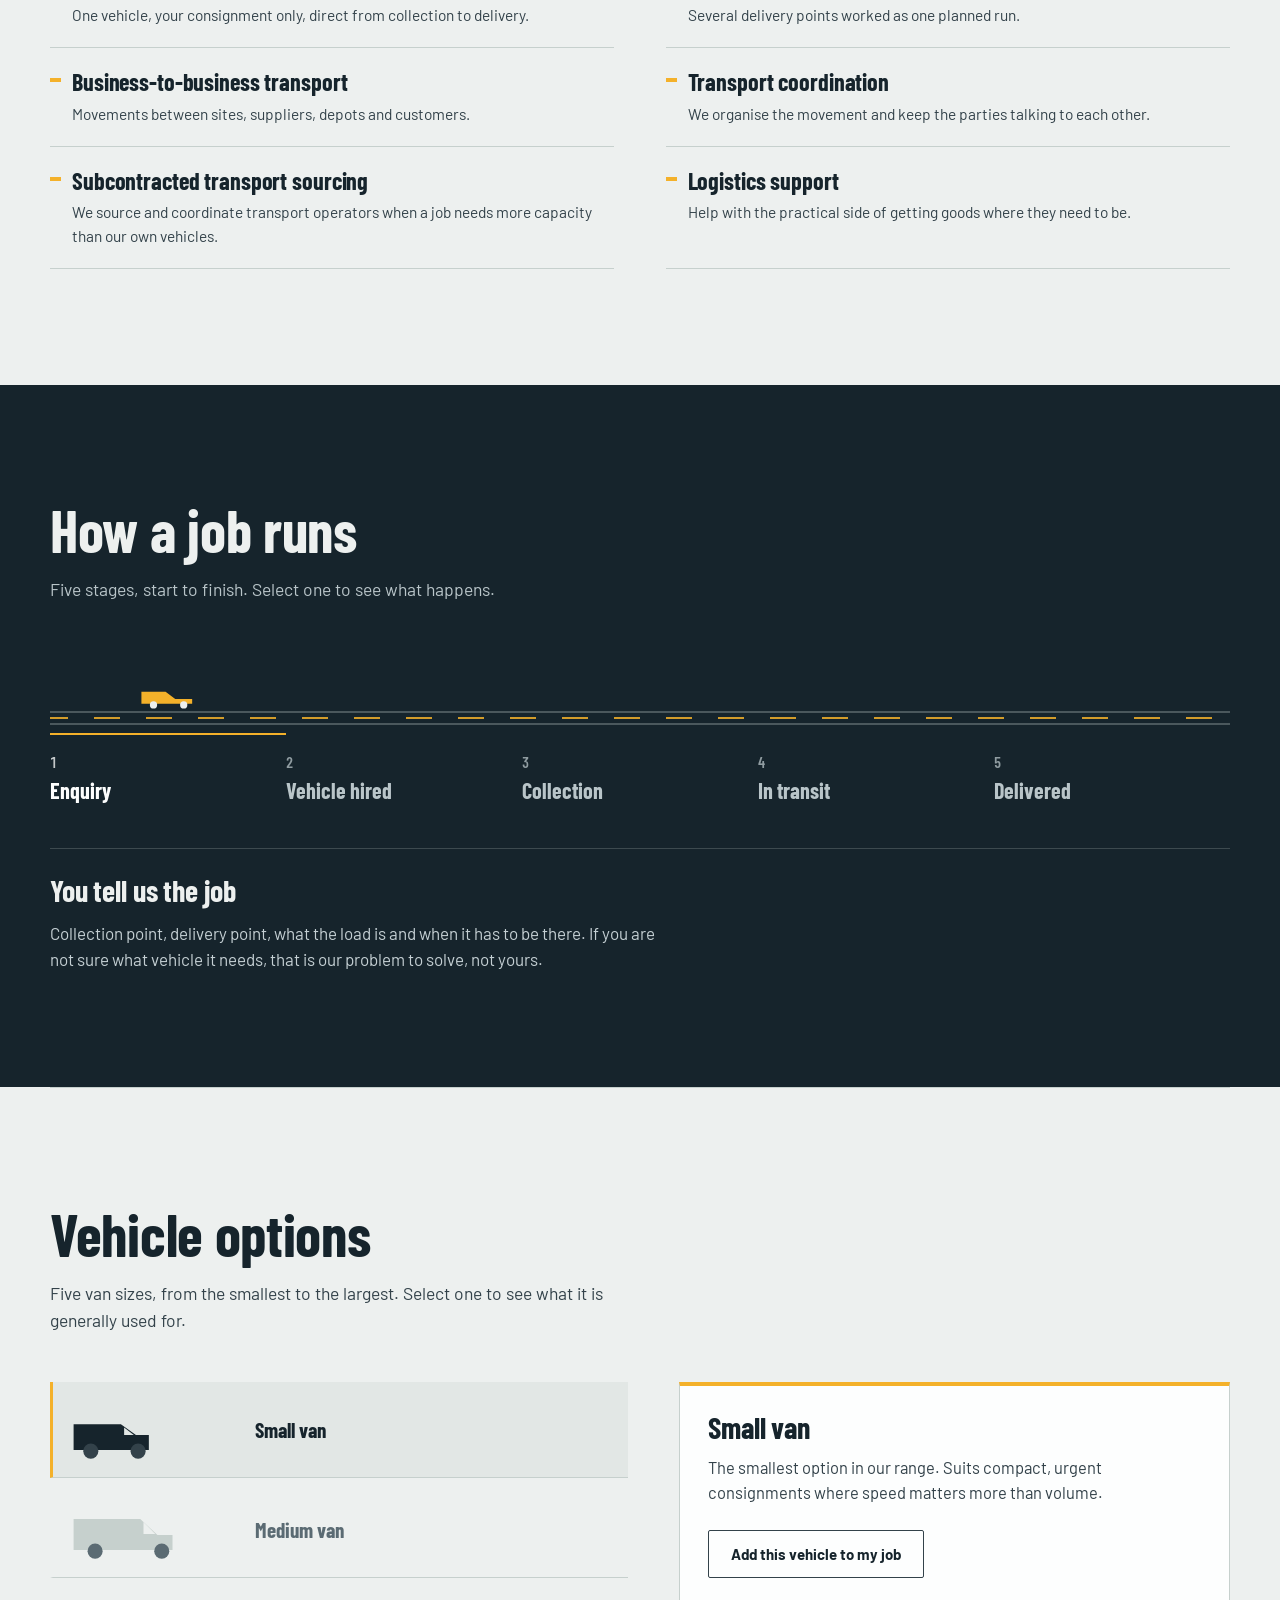
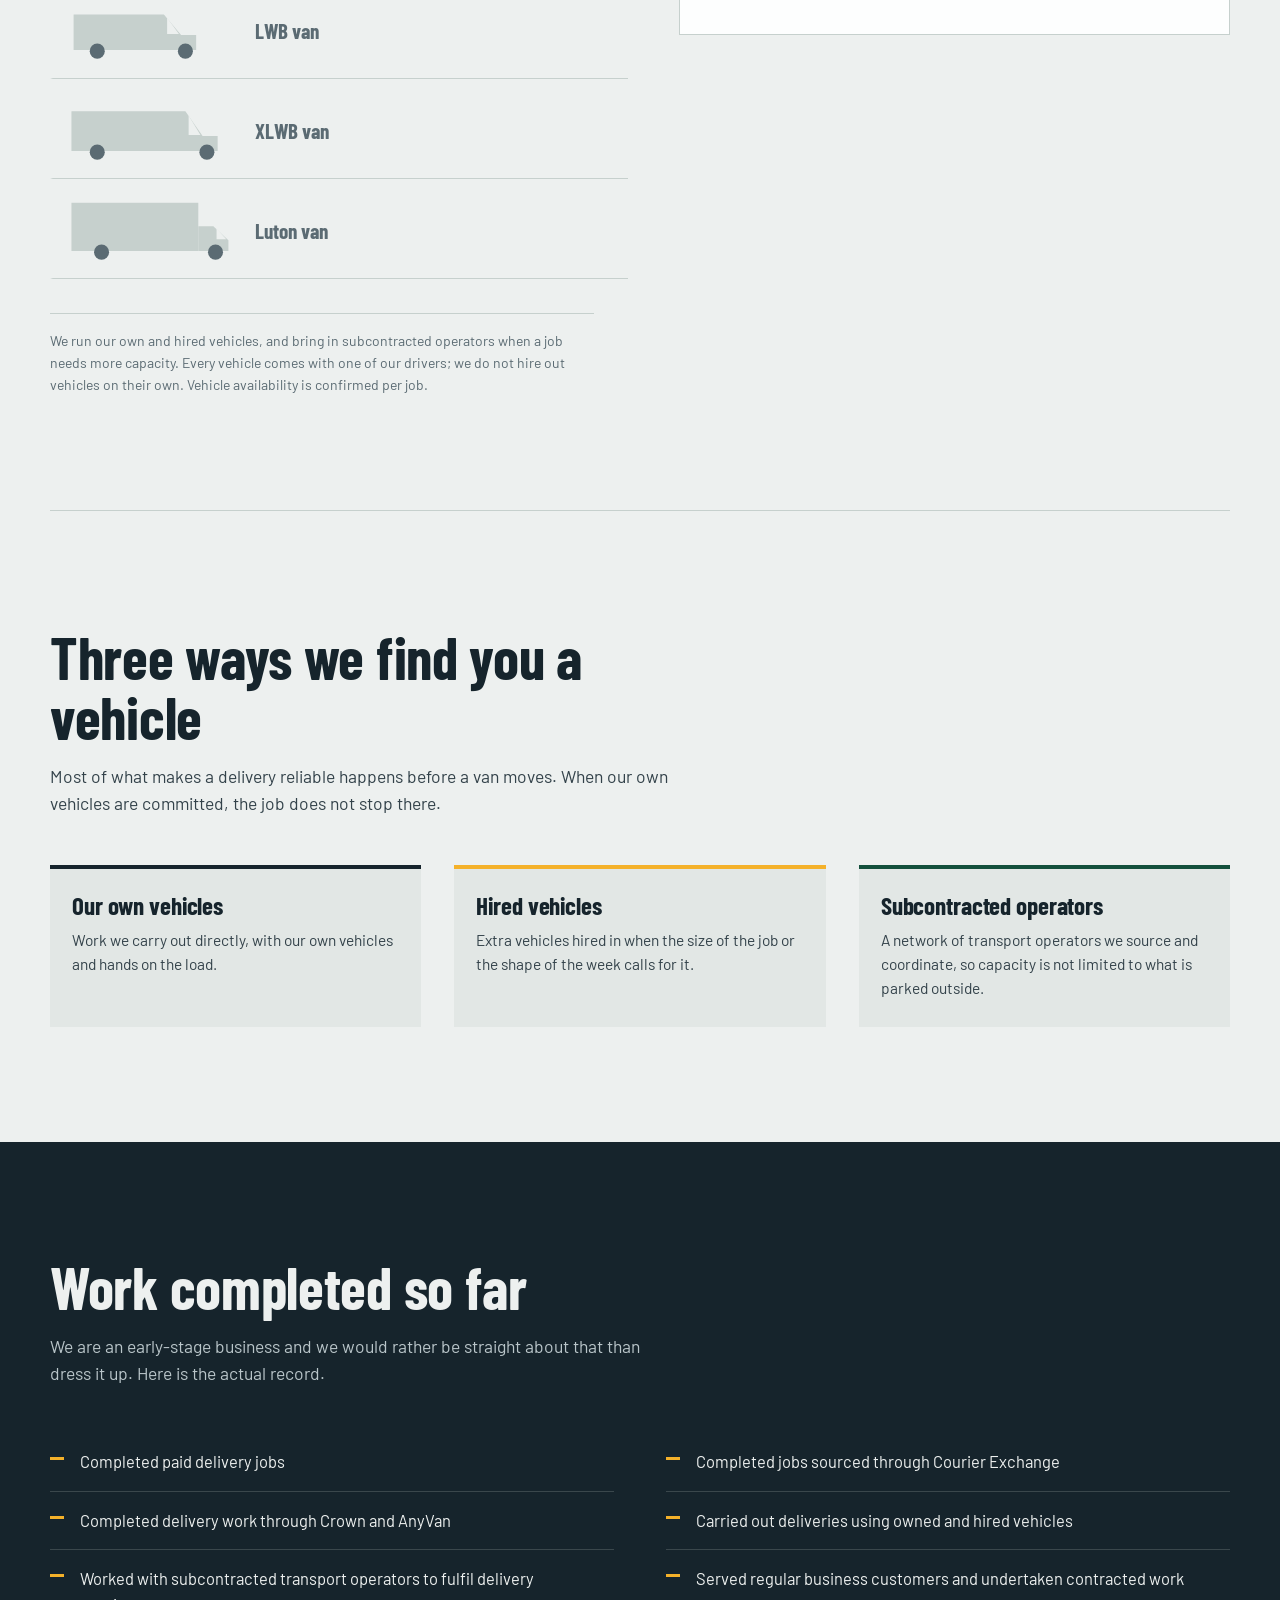
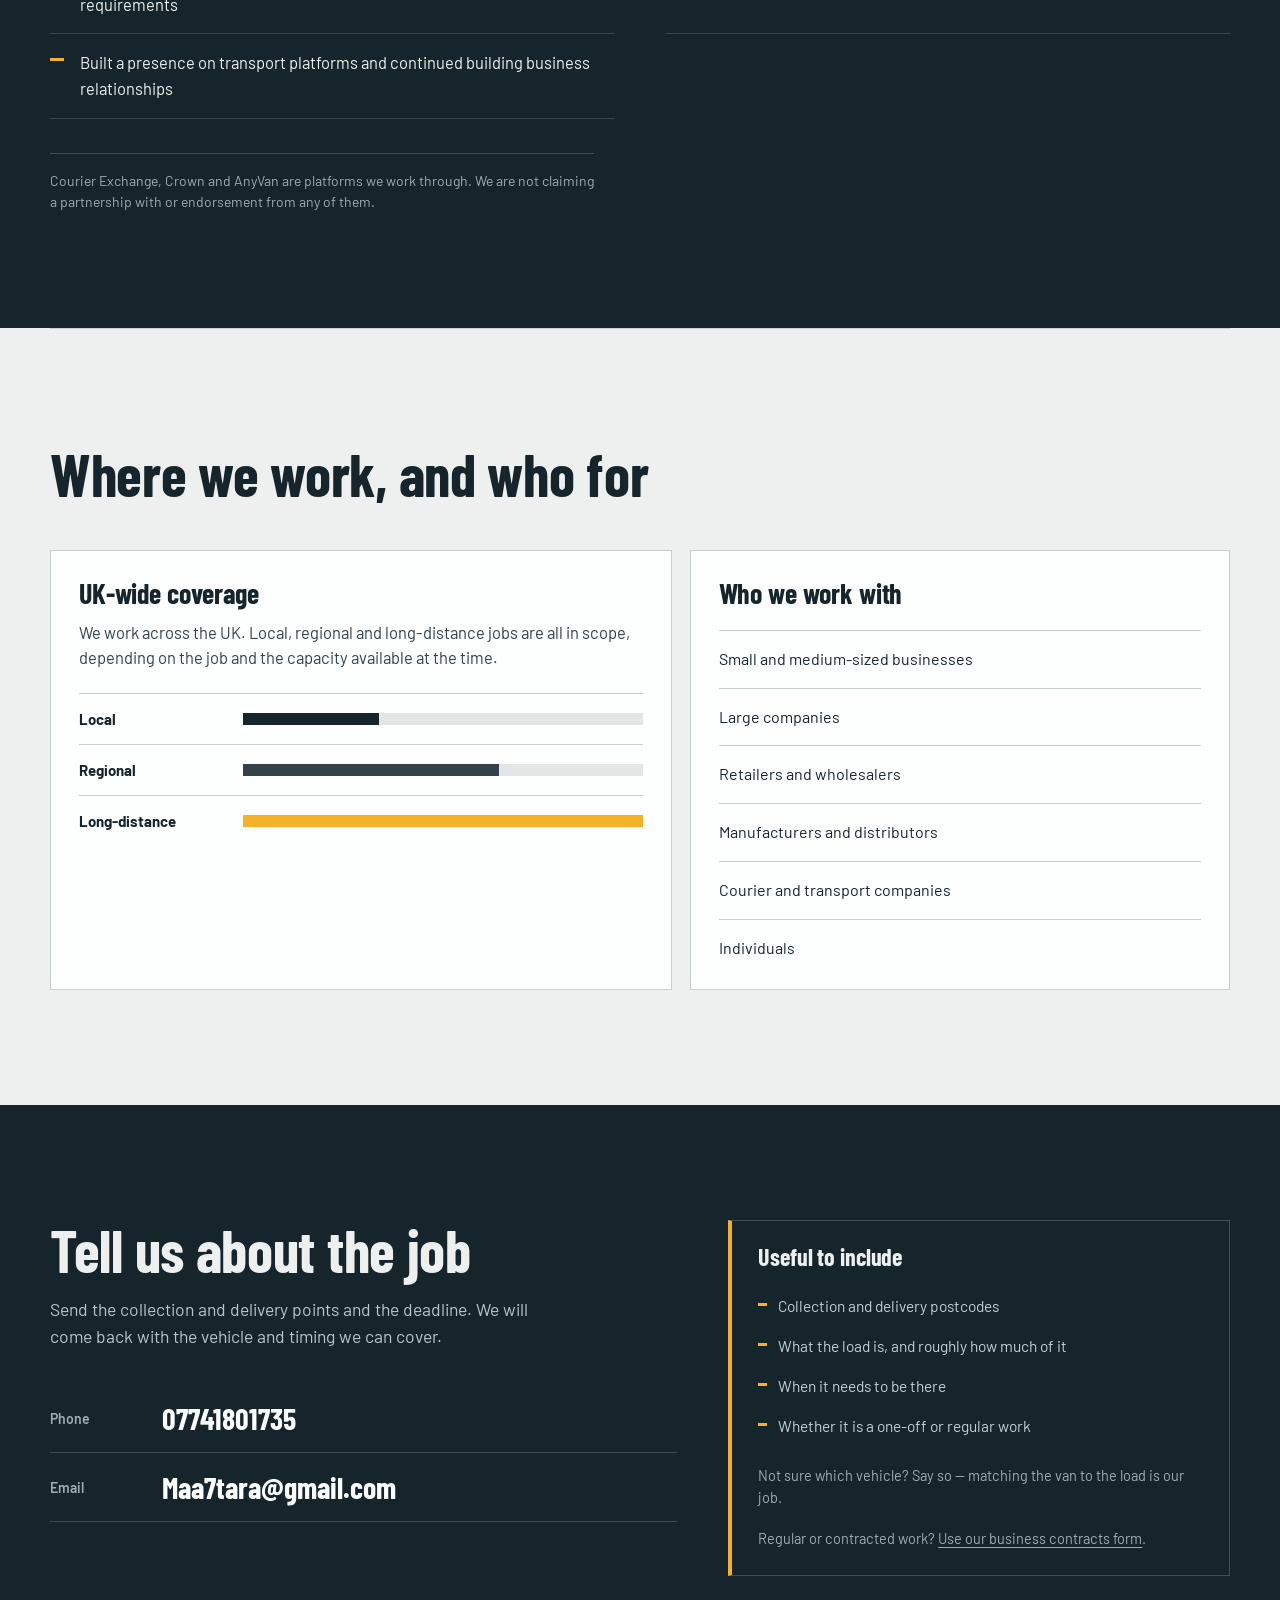
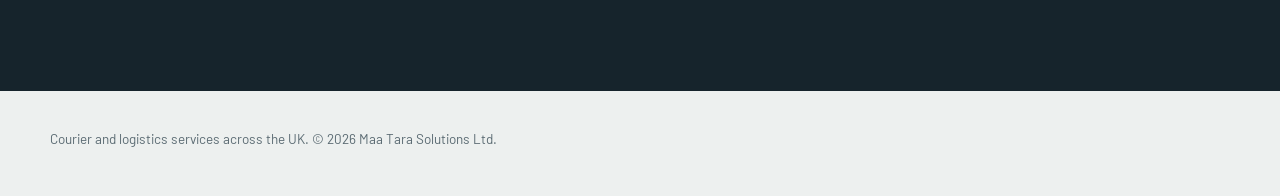
==== commit 4e07c65a: "Add files via upload" ====
--- a/index.html
+++ b/index.html
@@ -145,6 +145,7 @@
             <li>UK-wide coverage</li>
             <li>Small vans through to Luton vans</li>
             <li>Own, hired and subcontracted capacity</li>
+            <li>Every vehicle comes with a driver</li>
           </ul>
         </div>
 
@@ -634,8 +635,9 @@
 
         <p class="band-note">
           We run our own and hired vehicles, and bring in subcontracted operators
-          when a job needs more capacity. Vehicle availability is confirmed per
-          job.
+          when a job needs more capacity. Every vehicle comes with one of our
+          drivers; we do not hire out vehicles on their own. Vehicle
+          availability is confirmed per job.
         </p>
       </section>
 
--- a/styles.css
+++ b/styles.css
@@ -1354,6 +1354,50 @@
 
 .fc-field .fc-hint {
   margin-top: 0;
+}
+
+.fc-tel {
+  display: flex;
+  align-items: stretch;
+}
+
+.fc-tel-code {
+  display: grid;
+  flex-shrink: 0;
+  place-items: center;
+  padding: 0 12px;
+  border: 1px solid #9aa8ad;
+  border-right: 0;
+  border-radius: 2px 0 0 2px;
+  color: var(--steel);
+  background: var(--fog-deep);
+  font-weight: 650;
+  font-variant-numeric: tabular-nums;
+}
+
+.fc-tel input {
+  border-radius: 0 2px 2px 0;
+}
+
+.fc-live {
+  min-height: 1.45em;
+  color: var(--slate);
+  font-size: 13.5px;
+  line-height: 1.45;
+}
+
+.fc-live.is-ok {
+  color: var(--signal);
+  font-weight: 600;
+}
+
+.fc-live.is-ok::before {
+  content: "✓ ";
+}
+
+.fc-live.is-problem {
+  color: #9a4b00;
+  font-weight: 600;
 }
 
 .fc-error {
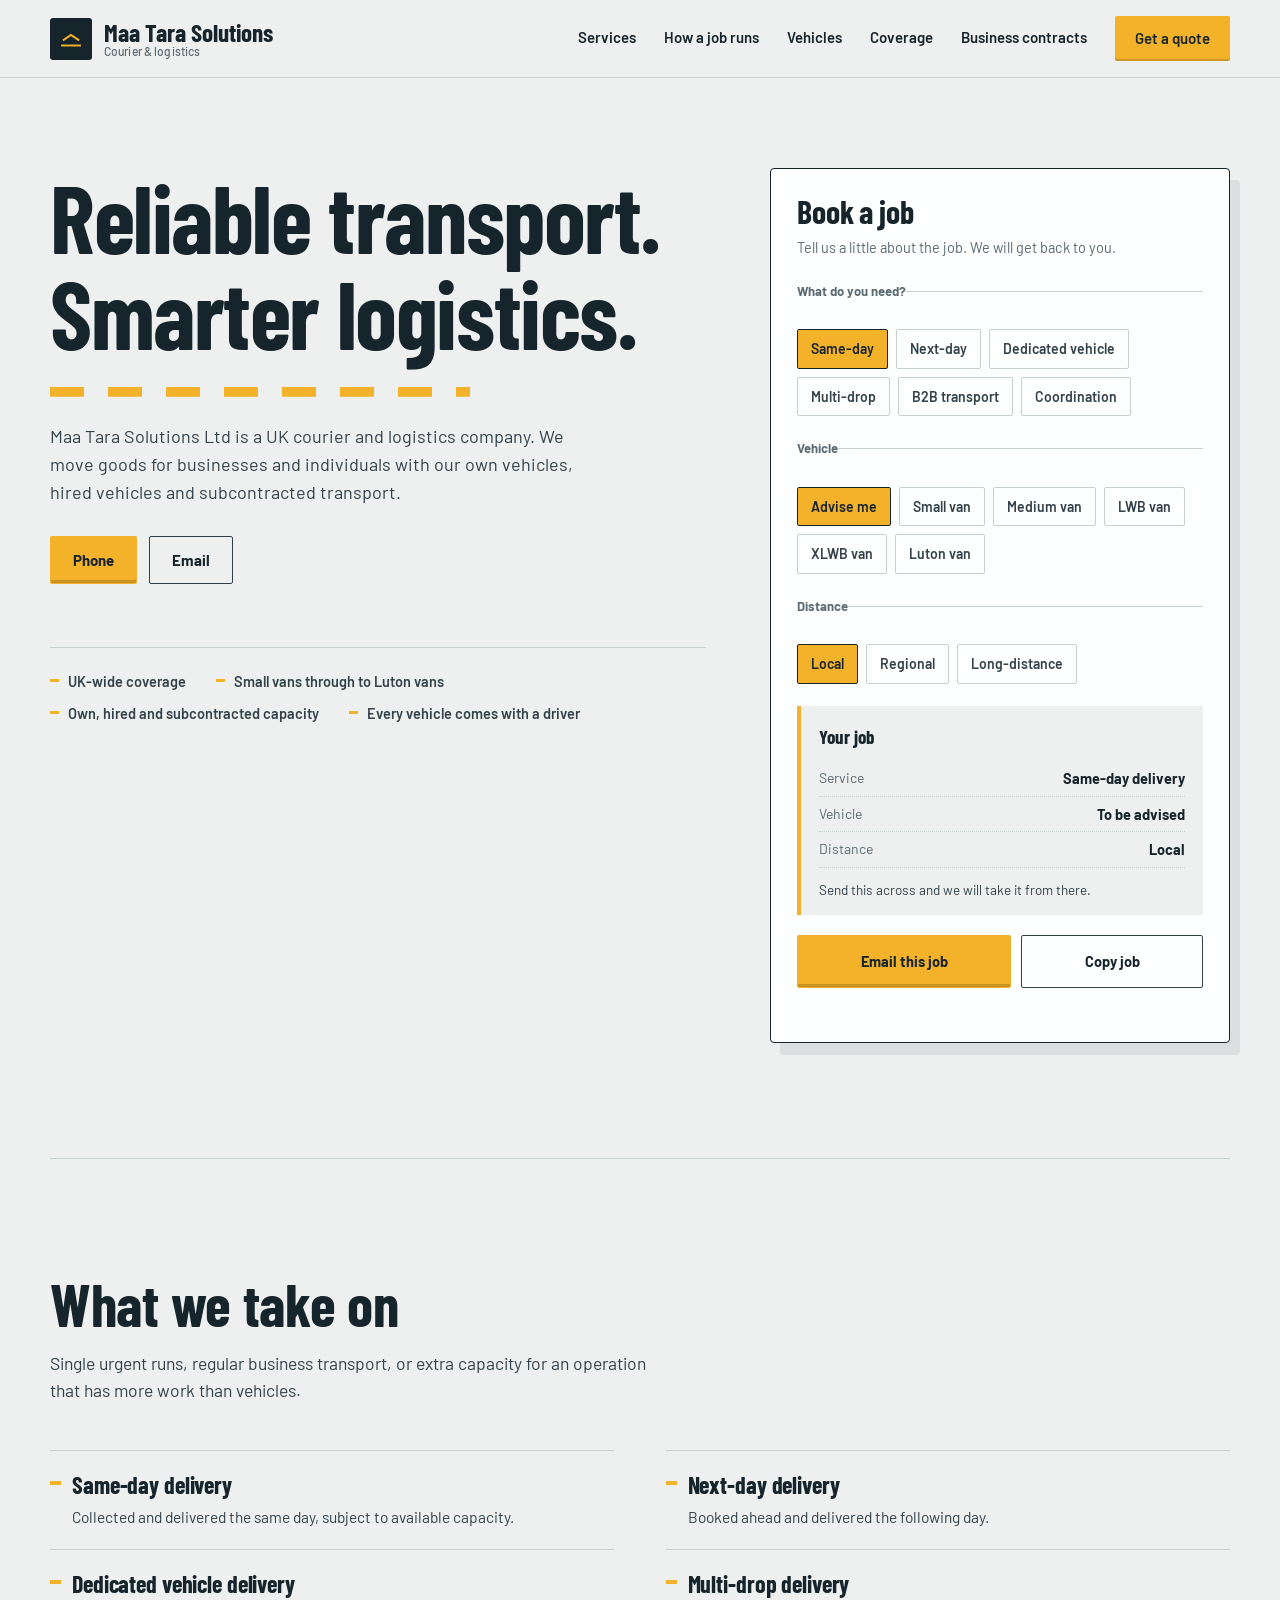
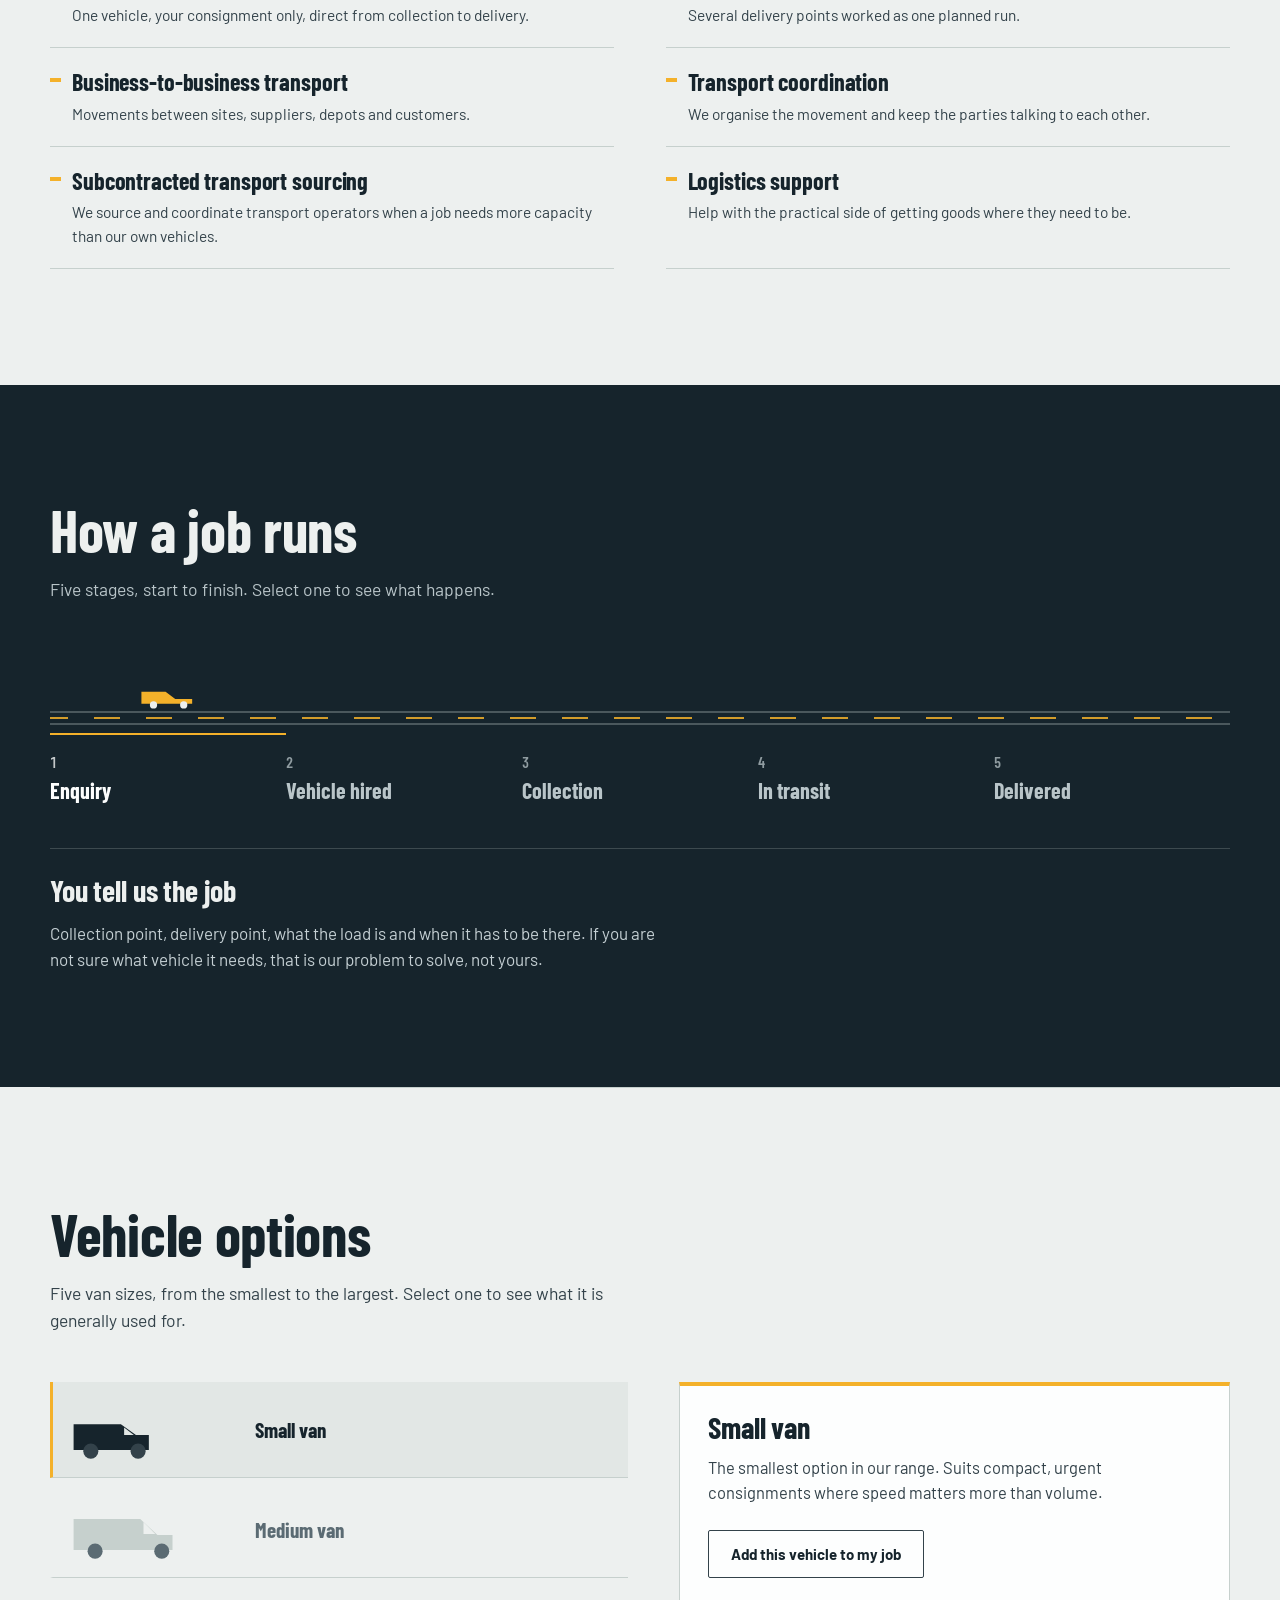
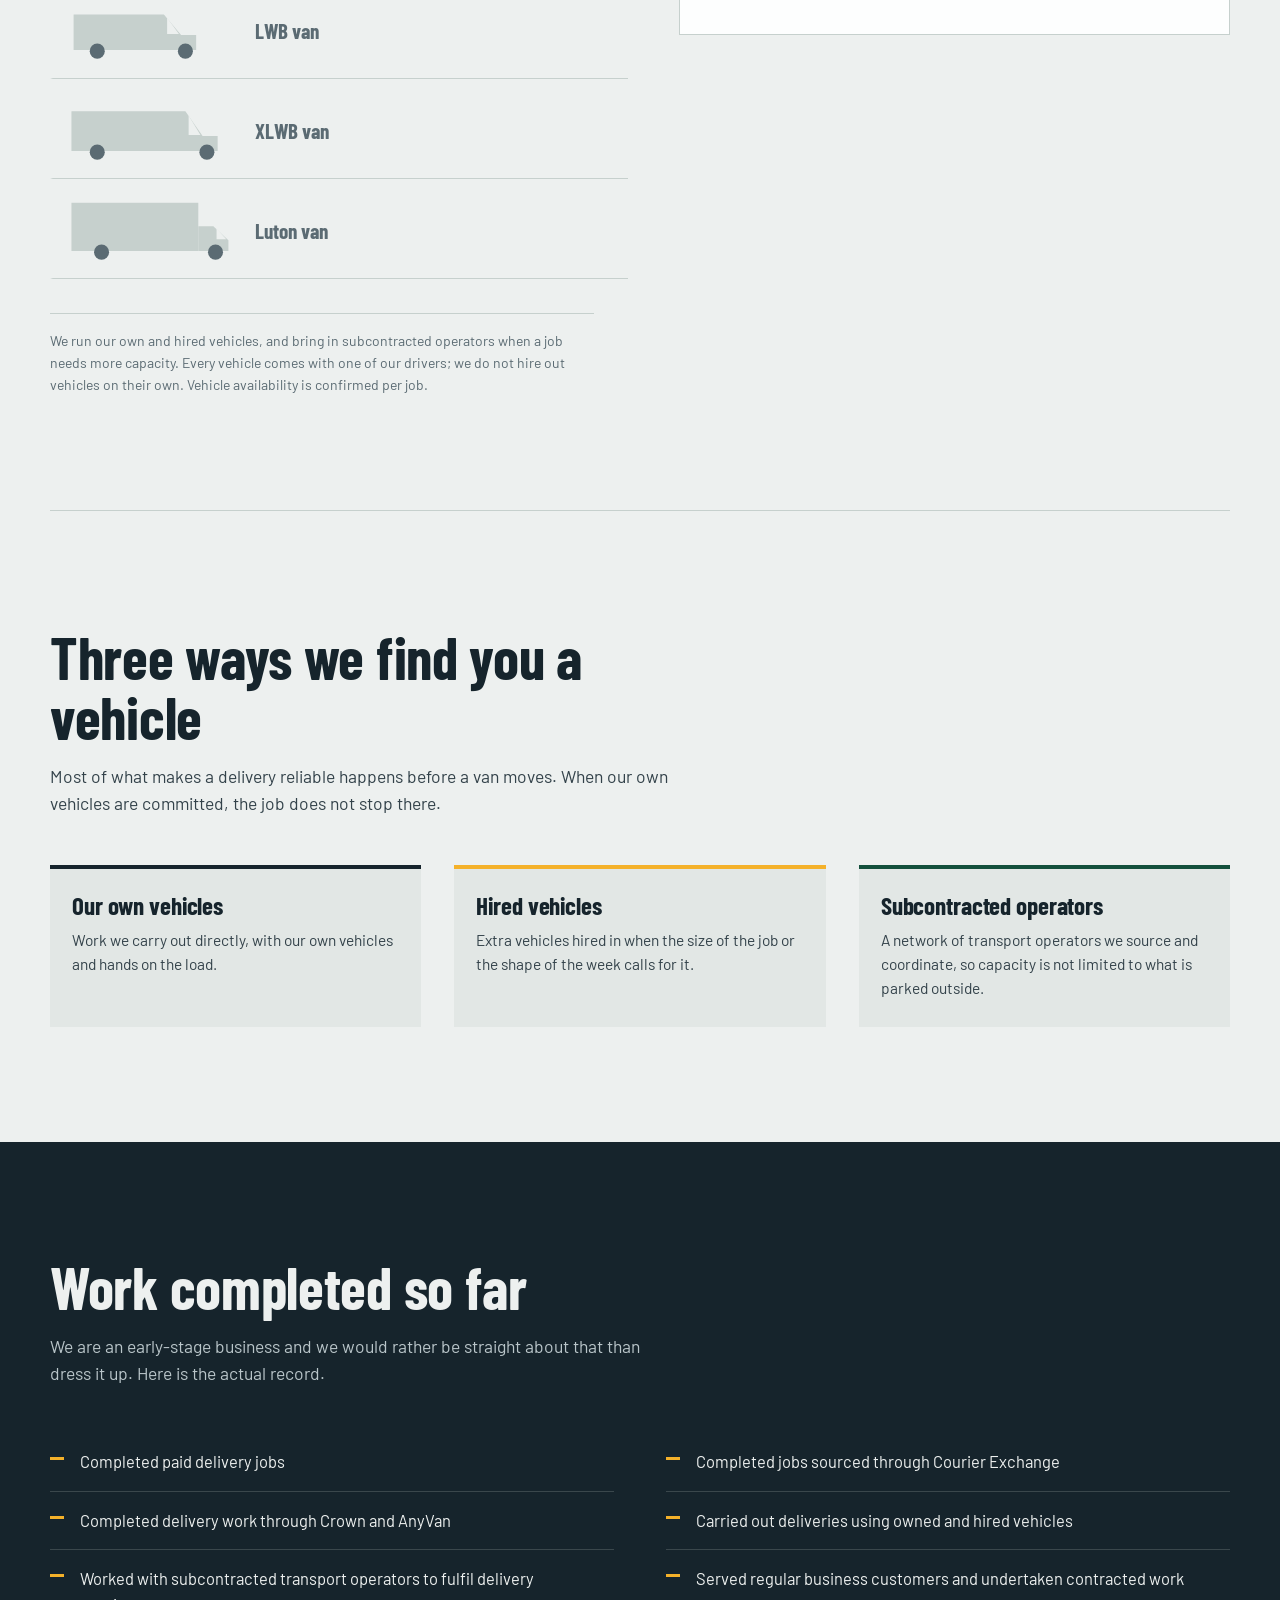
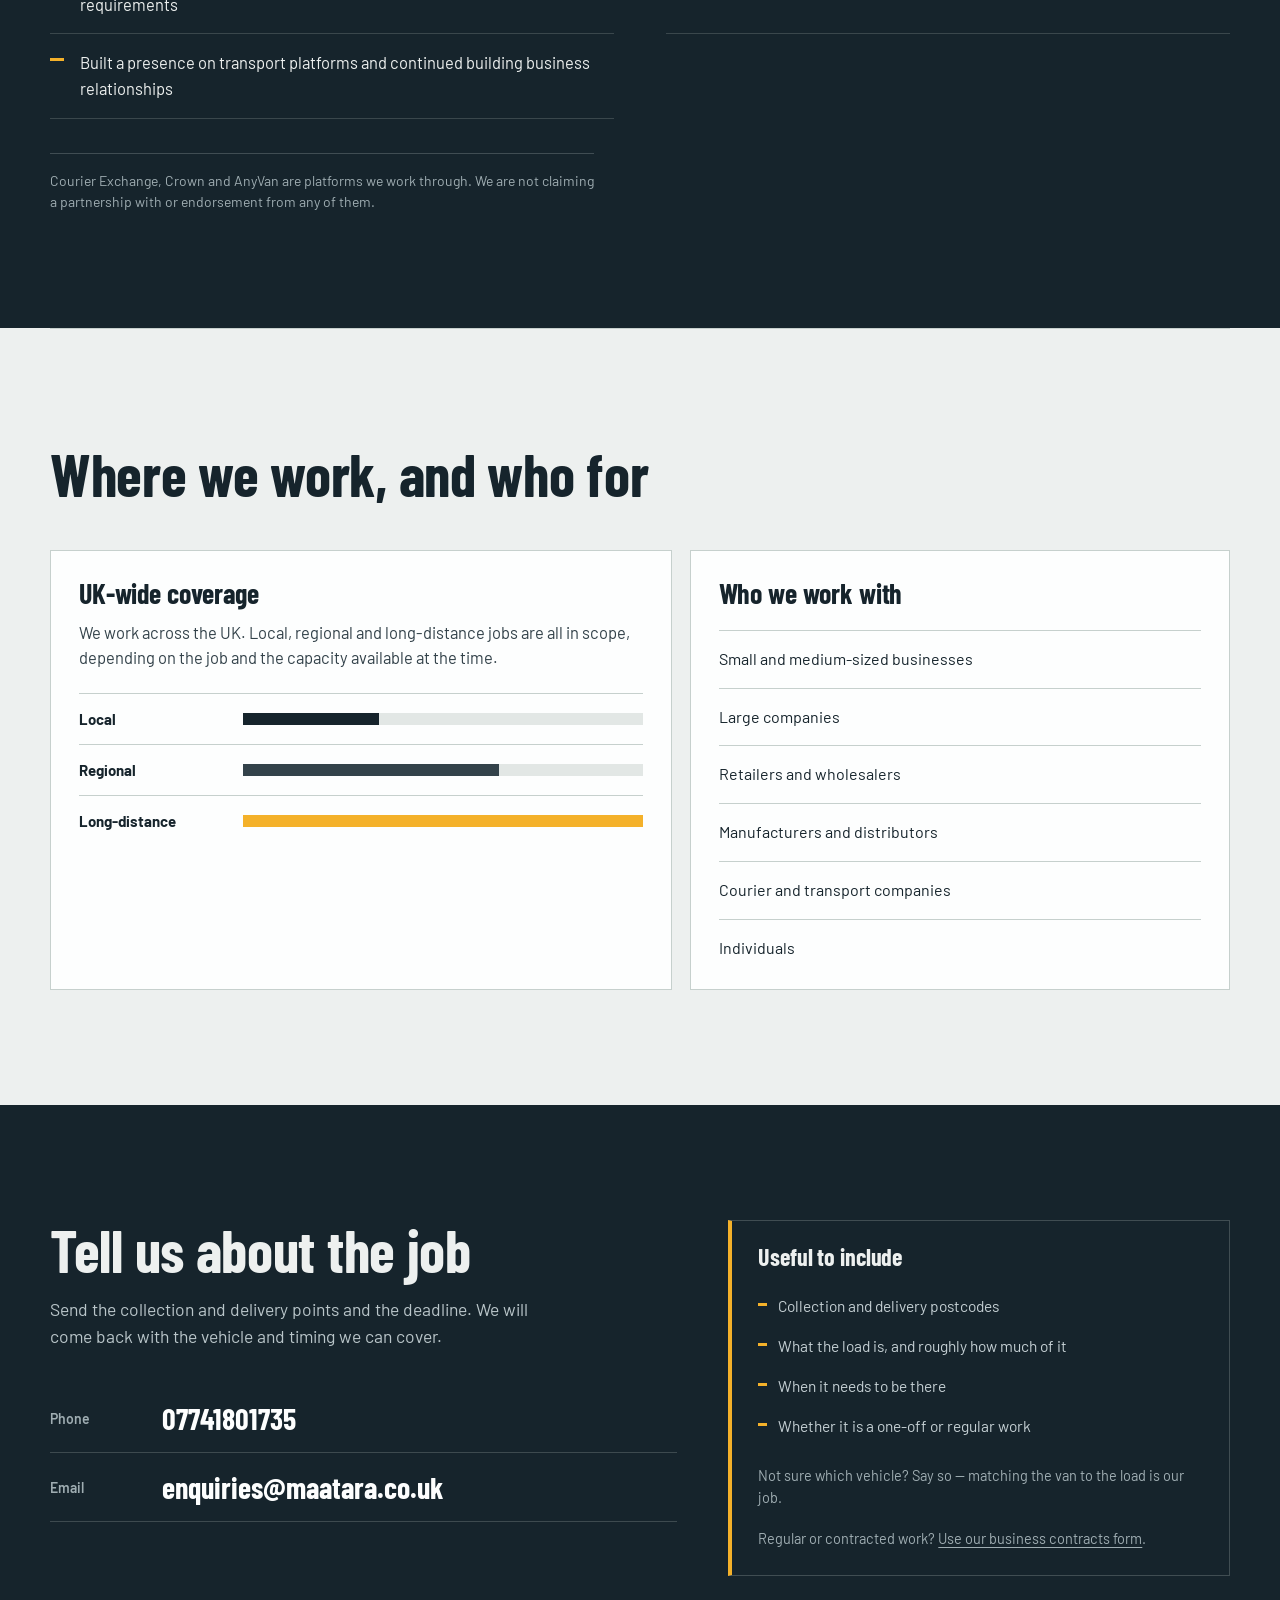
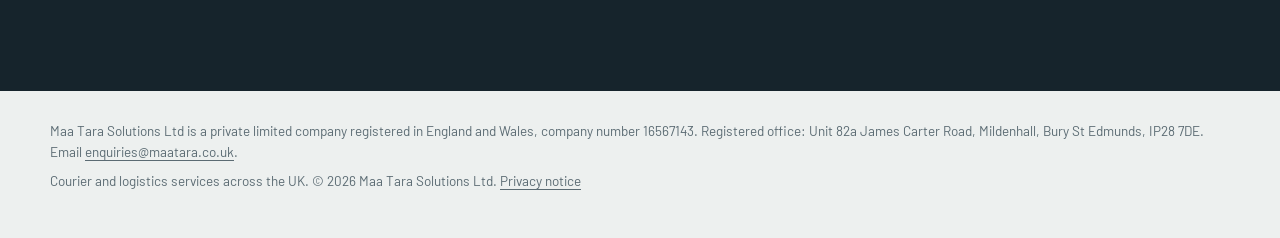
==== commit 92478c2c: "Add files via upload" ====
--- a/index.html
+++ b/index.html
@@ -1,812 +1,824 @@
-<!doctype html>
-<html lang="en-GB">
-  <head>
-    <meta charset="UTF-8" />
-    <meta name="viewport" content="width=device-width, initial-scale=1.0" />
-    <meta
-      name="description"
-      content="Maa Tara Solutions Ltd is a UK courier and logistics company offering same-day, next-day, dedicated and multi-drop delivery, using owned, hired and subcontracted vehicles."
-    />
-    <meta name="theme-color" content="#16242C" />
-    <meta property="og:title" content="Maa Tara Solutions Ltd — courier and logistics" />
-    <meta
-      property="og:description"
-      content="Same-day, next-day, dedicated and multi-drop delivery across the UK. Flexible capacity through owned, hired and subcontracted vehicles."
-    />
-    <meta property="og:type" content="website" />
-    <meta property="og:locale" content="en_GB" />
-    <meta
-      property="og:url"
-      content="https://maa7tara.github.io/maa-tara-solutions/"
-    />
-    <meta
-      property="og:image"
-      content="https://maa7tara.github.io/maa-tara-solutions/assets/og-image.png"
-    />
-    <meta
-      property="og:image:alt"
-      content="Maa Tara Solutions Ltd — reliable transport, smarter logistics"
-    />
-    <meta name="twitter:card" content="summary_large_image" />
-    <meta
-      name="twitter:image"
-      content="https://maa7tara.github.io/maa-tara-solutions/assets/og-image.png"
-    />
-    <link
-      rel="canonical"
-      href="https://maa7tara.github.io/maa-tara-solutions/"
-    />
-    <link rel="icon" href="assets/favicon.svg" type="image/svg+xml" />
-    <link rel="preconnect" href="https://fonts.googleapis.com" />
-    <link rel="preconnect" href="https://fonts.gstatic.com" crossorigin />
-    <link
-      href="https://fonts.googleapis.com/css2?family=Barlow+Condensed:wght@500;600;700&family=Barlow:wght@400;500;600;700&display=swap"
-      rel="stylesheet"
-    />
-    <link rel="stylesheet" href="styles.css" />
-    <title>Maa Tara Solutions Ltd — courier and logistics</title>
-    <script type="application/ld+json">
-      {
-        "@context": "https://schema.org",
-        "@type": "LocalBusiness",
-        "name": "Maa Tara Solutions Ltd",
-        "description": "UK courier and logistics company providing same-day, next-day, dedicated, and multi-drop delivery, transport coordination and subcontracted transport sourcing.",
-        "url": "https://maa7tara.github.io/maa-tara-solutions/",
-        "telephone": "07741801735",
-        "email": "Maa7tara@gmail.com",
-        "address": {
-          "@type": "PostalAddress",
-          "addressCountry": "GB"
-        },
-        "areaServed": {
-          "@type": "Country",
-          "name": "United Kingdom"
-        },
-        "knowsAbout": [
-          "Same-day delivery",
-          "Next-day delivery",
-          "Dedicated vehicle delivery",
-          "Multi-drop delivery",
-          "Business-to-business transport",
-          "Transport coordination",
-          "Logistics support"
-        ]
-      }
-    </script>
-  </head>
-  <body>
-    <a class="skip-link" href="#main-content">Skip to content</a>
-
-    <header class="site-header">
-      <a class="brand" href="#top">
-        <span class="brand-mark" aria-hidden="true">
-          <svg viewBox="0 0 32 32" role="presentation" focusable="false">
-            <path d="M5 24h22" />
-            <path d="M7 17l9-6 9 6" />
-          </svg>
-        </span>
-        <span class="brand-text">
-          Maa Tara Solutions
-          <small>Courier &amp; logistics</small>
-        </span>
-      </a>
-
-      <button
-        class="menu-toggle"
-        type="button"
-        aria-expanded="false"
-        aria-controls="primary-nav"
-        aria-label="Open menu"
-      >
-        <span></span><span></span><span></span>
-      </button>
-
-      <nav id="primary-nav" aria-label="Primary">
-        <a href="#services">Services</a>
-        <a href="#how-it-works">How a job runs</a>
-        <a href="#vehicles">Vehicles</a>
-        <a href="#coverage">Coverage</a>
-        <a href="fleet-contracts.html">Business contracts</a>
-        <a class="nav-cta" href="#contact">Get a quote</a>
-      </nav>
-    </header>
-
-    <main id="main-content">
-      <section class="hero" id="top">
-        <div class="hero-copy">
-          <h1>Reliable transport.<br />Smarter logistics.</h1>
-          <p class="hero-lede">
-            Maa Tara Solutions Ltd is a UK courier and logistics company. We
-            move goods for businesses and individuals with our own vehicles,
-            hired vehicles and subcontracted transport.
-          </p>
-          <div class="hero-actions">
-            <button
-              class="btn btn-primary"
-              type="button"
-              data-copy="07741801735"
-              data-label="Phone"
-              aria-label="Copy phone number"
-            >
-              Phone
-            </button>
-            <button
-              class="btn btn-quiet"
-              type="button"
-              data-copy="Maa7tara@gmail.com"
-              data-label="Email"
-              aria-label="Copy email address"
-            >
-              Email
-            </button>
-          </div>
-          <p class="copy-status hero-copy-status" role="status" aria-live="polite"></p>
-          <ul class="hero-facts">
-            <li>UK-wide coverage</li>
-            <li>Small vans through to Luton vans</li>
-            <li>Own, hired and subcontracted capacity</li>
-            <li>Every vehicle comes with a driver</li>
-          </ul>
-        </div>
-
-        <form class="console" id="planner" aria-labelledby="planner-title">
-          <div class="console-head">
-            <h2 id="planner-title">Book a job</h2>
-            <p>Tell us a little about the job. We will get back to you.</p>
-          </div>
-
-          <fieldset class="console-field">
-            <legend>What do you need?</legend>
-            <div class="options">
-              <input type="radio" name="service" id="svc-same" value="Same-day delivery" checked />
-              <label for="svc-same">Same-day</label>
-              <input type="radio" name="service" id="svc-next" value="Next-day delivery" />
-              <label for="svc-next">Next-day</label>
-              <input type="radio" name="service" id="svc-ded" value="Dedicated vehicle delivery" />
-              <label for="svc-ded">Dedicated vehicle</label>
-              <input type="radio" name="service" id="svc-multi" value="Multi-drop delivery" />
-              <label for="svc-multi">Multi-drop</label>
-              <input type="radio" name="service" id="svc-b2b" value="Business-to-business transport" />
-              <label for="svc-b2b">B2B transport</label>
-              <input type="radio" name="service" id="svc-coord" value="Transport coordination" />
-              <label for="svc-coord">Coordination</label>
-            </div>
-          </fieldset>
-
-          <fieldset class="console-field">
-            <legend>Vehicle</legend>
-            <div class="options">
-              <input type="radio" name="vehicle" id="veh-advise" value="To be advised" checked />
-              <label for="veh-advise">Advise me</label>
-              <input type="radio" name="vehicle" id="veh-small" value="Small van" />
-              <label for="veh-small">Small van</label>
-              <input type="radio" name="vehicle" id="veh-medium" value="Medium van" />
-              <label for="veh-medium">Medium van</label>
-              <input type="radio" name="vehicle" id="veh-lwb" value="LWB van" />
-              <label for="veh-lwb">LWB van</label>
-              <input type="radio" name="vehicle" id="veh-xlwb" value="XLWB van" />
-              <label for="veh-xlwb">XLWB van</label>
-              <input type="radio" name="vehicle" id="veh-luton" value="Luton van" />
-              <label for="veh-luton">Luton van</label>
-            </div>
-          </fieldset>
-
-          <fieldset class="console-field">
-            <legend>Distance</legend>
-            <div class="options">
-              <input type="radio" name="distance" id="dist-local" value="Local" checked />
-              <label for="dist-local">Local</label>
-              <input type="radio" name="distance" id="dist-regional" value="Regional" />
-              <label for="dist-regional">Regional</label>
-              <input type="radio" name="distance" id="dist-long" value="Long-distance, nationwide" />
-              <label for="dist-long">Long-distance</label>
-            </div>
-          </fieldset>
-
-          <div class="jobsheet" aria-live="polite">
-            <p class="jobsheet-title">Your job</p>
-            <dl>
-              <div class="jobsheet-row">
-                <dt>Service</dt>
-                <dd data-sheet="service">Same-day delivery</dd>
-              </div>
-              <div class="jobsheet-row">
-                <dt>Vehicle</dt>
-                <dd data-sheet="vehicle">To be advised</dd>
-              </div>
-              <div class="jobsheet-row">
-                <dt>Distance</dt>
-                <dd data-sheet="distance">Local</dd>
-              </div>
-            </dl>
-            <p class="jobsheet-note" data-sheet="note">
-              Send this across and we will take it from there.
-            </p>
-          </div>
-
-          <div class="console-actions">
-            <a class="btn btn-primary" id="email-job" href="mailto:Maa7tara@gmail.com">
-              Email this job
-            </a>
-            <button class="btn btn-quiet" type="button" data-copy-sheet>
-              Copy job
-            </button>
-          </div>
-          <p class="console-status" role="status" aria-live="polite"></p>
-        </form>
-      </section>
-
-      <section class="band" id="services" aria-labelledby="services-title">
-        <div class="band-head">
-          <h2 id="services-title">What we take on</h2>
-          <p>
-            Single urgent runs, regular business transport, or extra capacity for
-            an operation that has more work than vehicles.
-          </p>
-        </div>
-
-        <ul class="service-list">
-          <li>
-            <h3>Same-day delivery</h3>
-            <p>Collected and delivered the same day, subject to available capacity.</p>
-          </li>
-          <li>
-            <h3>Next-day delivery</h3>
-            <p>Booked ahead and delivered the following day.</p>
-          </li>
-          <li>
-            <h3>Dedicated vehicle delivery</h3>
-            <p>One vehicle, your consignment only, direct from collection to delivery.</p>
-          </li>
-          <li>
-            <h3>Multi-drop delivery</h3>
-            <p>Several delivery points worked as one planned run.</p>
-          </li>
-          <li>
-            <h3>Business-to-business transport</h3>
-            <p>Movements between sites, suppliers, depots and customers.</p>
-          </li>
-          <li>
-            <h3>Transport coordination</h3>
-            <p>We organise the movement and keep the parties talking to each other.</p>
-          </li>
-          <li>
-            <h3>Subcontracted transport sourcing</h3>
-            <p>
-              We source and coordinate transport operators when a job needs more
-              capacity than our own vehicles.
-            </p>
-          </li>
-          <li>
-            <h3>Logistics support</h3>
-            <p>Help with the practical side of getting goods where they need to be.</p>
-          </li>
-        </ul>
-      </section>
-
-      <section class="band band-dark" id="how-it-works" aria-labelledby="run-title">
-        <div class="band-head">
-          <h2 id="run-title">How a job runs</h2>
-          <p>Five stages, start to finish. Select one to see what happens.</p>
-        </div>
-
-        <div class="run">
-          <div class="run-road">
-            <div class="run-lane" aria-hidden="true">
-              <span class="run-marker" data-run-marker>
-                <svg viewBox="0 0 48 24" role="presentation" focusable="false">
-                  <path class="van-body" d="M2 18V8h20l8 6h14v4z" />
-                  <circle class="van-wheel" cx="12" cy="19" r="3" />
-                  <circle class="van-wheel" cx="37" cy="19" r="3" />
-                </svg>
-              </span>
-            </div>
-            <div class="run-stages" role="tablist" aria-label="Stages of a job">
-              <button
-                class="stage"
-                type="button"
-                role="tab"
-                id="stage-tab-1"
-                aria-controls="stage-panel-1"
-                aria-selected="true"
-              >
-                <span class="stage-num">1</span>
-                <span class="stage-name">Enquiry</span>
-              </button>
-              <button
-                class="stage"
-                type="button"
-                role="tab"
-                id="stage-tab-2"
-                aria-controls="stage-panel-2"
-                aria-selected="false"
-                tabindex="-1"
-              >
-                <span class="stage-num">2</span>
-                <span class="stage-name">Vehicle hired</span>
-              </button>
-              <button
-                class="stage"
-                type="button"
-                role="tab"
-                id="stage-tab-3"
-                aria-controls="stage-panel-3"
-                aria-selected="false"
-                tabindex="-1"
-              >
-                <span class="stage-num">3</span>
-                <span class="stage-name">Collection</span>
-              </button>
-              <button
-                class="stage"
-                type="button"
-                role="tab"
-                id="stage-tab-4"
-                aria-controls="stage-panel-4"
-                aria-selected="false"
-                tabindex="-1"
-              >
-                <span class="stage-num">4</span>
-                <span class="stage-name">In transit</span>
-              </button>
-              <button
-                class="stage"
-                type="button"
-                role="tab"
-                id="stage-tab-5"
-                aria-controls="stage-panel-5"
-                aria-selected="false"
-                tabindex="-1"
-              >
-                <span class="stage-num">5</span>
-                <span class="stage-name">Delivered</span>
-              </button>
-            </div>
-          </div>
-
-          <div class="run-panels">
-            <div
-              class="run-panel"
-              id="stage-panel-1"
-              role="tabpanel"
-              aria-labelledby="stage-tab-1"
-              tabindex="0"
-            >
-              <h3>You tell us the job</h3>
-              <p>
-                Collection point, delivery point, what the load is and when it
-                has to be there. If you are not sure what vehicle it needs, that
-                is our problem to solve, not yours.
-              </p>
-            </div>
-            <div
-              class="run-panel"
-              id="stage-panel-2"
-              role="tabpanel"
-              aria-labelledby="stage-tab-2"
-              tabindex="0"
-              hidden
-            >
-              <h3>Vehicle hired</h3>
-              <p>
-                A vehicle is lined up for the job, from our own vans, a hired
-                van, or a subcontracted operator when more capacity is needed.
-              </p>
-            </div>
-            <div
-              class="run-panel"
-              id="stage-panel-3"
-              role="tabpanel"
-              aria-labelledby="stage-tab-3"
-              tabindex="0"
-              hidden
-            >
-              <h3>Collection</h3>
-              <p>
-                The vehicle arrives at the collection point and the consignment
-                is loaded. You get one point of contact for the job rather than
-                a queue.
-              </p>
-            </div>
-            <div
-              class="run-panel"
-              id="stage-panel-4"
-              role="tabpanel"
-              aria-labelledby="stage-tab-4"
-              tabindex="0"
-              hidden
-            >
-              <h3>In transit</h3>
-              <p>
-                Direct to the delivery point on a dedicated job, or worked in
-                sequence on a planned multi-drop run. If something changes on
-                the road, we tell you rather than let you find out on arrival.
-              </p>
-            </div>
-            <div
-              class="run-panel"
-              id="stage-panel-5"
-              role="tabpanel"
-              aria-labelledby="stage-tab-5"
-              tabindex="0"
-              hidden
-            >
-              <h3>Delivered</h3>
-              <p>
-                The consignment is delivered and we confirm it back to you. For
-                regular customers, the next job usually starts as a message
-                rather than a form.
-              </p>
-            </div>
-          </div>
-        </div>
-      </section>
-
-      <section class="band" id="vehicles" aria-labelledby="vehicles-title">
-        <div class="band-head">
-          <h2 id="vehicles-title">Vehicle options</h2>
-          <p>
-            Five van sizes, from the smallest to the largest. Select one to see
-            what it is generally used for.
-          </p>
-        </div>
-
-        <div class="fleet">
-          <div class="fleet-strip" role="tablist" aria-label="Vehicle options">
-            <button
-              class="van"
-              type="button"
-              role="tab"
-              id="van-tab-small"
-              aria-controls="van-panel-small"
-              aria-selected="true"
-              data-vehicle="veh-small"
-            >
-              <span class="van-art" aria-hidden="true">
-                <svg viewBox="0 0 160 70" role="presentation" focusable="false">
-                  <path class="van-body" d="M8 54V30h44l14 10h12v14z" />
-                  <path class="van-glass" d="M55 33l9 7h-9z" />
-                  <circle class="van-wheel" cx="24" cy="55" r="7" />
-                  <circle class="van-wheel" cx="68" cy="55" r="7" />
-                </svg>
-              </span>
-              <span class="van-name">Small van</span>
-            </button>
-            <button
-              class="van"
-              type="button"
-              role="tab"
-              id="van-tab-medium"
-              aria-controls="van-panel-medium"
-              aria-selected="false"
-              tabindex="-1"
-              data-vehicle="veh-medium"
-            >
-              <span class="van-art" aria-hidden="true">
-                <svg viewBox="0 0 160 70" role="presentation" focusable="false">
-                  <path class="van-body" d="M8 54V25h62l16 15h14v14z" />
-                  <path class="van-glass" d="M73 28l11 11H73z" />
-                  <circle class="van-wheel" cx="28" cy="55" r="7" />
-                  <circle class="van-wheel" cx="90" cy="55" r="7" />
-                </svg>
-              </span>
-              <span class="van-name">Medium van</span>
-            </button>
-            <button
-              class="van"
-              type="button"
-              role="tab"
-              id="van-tab-lwb"
-              aria-controls="van-panel-lwb"
-              aria-selected="false"
-              tabindex="-1"
-              data-vehicle="veh-lwb"
-            >
-              <span class="van-art" aria-hidden="true">
-                <svg viewBox="0 0 160 70" role="presentation" focusable="false">
-                  <path class="van-body" d="M8 54V21h84l16 19h14v14z" />
-                  <path class="van-glass" d="M95 24l11 15H95z" />
-                  <circle class="van-wheel" cx="30" cy="55" r="7" />
-                  <circle class="van-wheel" cx="112" cy="55" r="7" />
-                </svg>
-              </span>
-              <span class="van-name">LWB van</span>
-            </button>
-            <button
-              class="van"
-              type="button"
-              role="tab"
-              id="van-tab-xlwb"
-              aria-controls="van-panel-xlwb"
-              aria-selected="false"
-              tabindex="-1"
-              data-vehicle="veh-xlwb"
-            >
-              <span class="van-art" aria-hidden="true">
-                <svg viewBox="0 0 160 70" role="presentation" focusable="false">
-                  <path class="van-body" d="M6 54V17h106l16 23h14v14z" />
-                  <path class="van-glass" d="M115 21l11 18h-11z" />
-                  <circle class="van-wheel" cx="30" cy="55" r="7" />
-                  <circle class="van-wheel" cx="132" cy="55" r="7" />
-                </svg>
-              </span>
-              <span class="van-name">XLWB van</span>
-            </button>
-            <button
-              class="van"
-              type="button"
-              role="tab"
-              id="van-tab-luton"
-              aria-controls="van-panel-luton"
-              aria-selected="false"
-              tabindex="-1"
-              data-vehicle="veh-luton"
-            >
-              <span class="van-art" aria-hidden="true">
-                <svg viewBox="0 0 160 70" role="presentation" focusable="false">
-                  <path class="van-body" d="M6 54V9h118v45z" />
-                  <path class="van-body" d="M124 54V31h14l14 13v10z" />
-                  <path class="van-glass" d="M141 33l9 10h-9z" />
-                  <circle class="van-wheel" cx="34" cy="55" r="7" />
-                  <circle class="van-wheel" cx="140" cy="55" r="7" />
-                </svg>
-              </span>
-              <span class="van-name">Luton van</span>
-            </button>
-          </div>
-
-          <div class="fleet-detail">
-            <div
-              class="van-panel"
-              id="van-panel-small"
-              role="tabpanel"
-              aria-labelledby="van-tab-small"
-              tabindex="0"
-            >
-              <h3>Small van</h3>
-              <p>
-                The smallest option in our range. Suits compact, urgent
-                consignments where speed matters more than volume.
-              </p>
-            </div>
-            <div
-              class="van-panel"
-              id="van-panel-medium"
-              role="tabpanel"
-              aria-labelledby="van-tab-medium"
-              tabindex="0"
-              hidden
-            >
-              <h3>Medium van</h3>
-              <p>
-                A step up in space for everyday business movements and
-                multi-drop work with several items per drop.
-              </p>
-            </div>
-            <div
-              class="van-panel"
-              id="van-panel-lwb"
-              role="tabpanel"
-              aria-labelledby="van-tab-lwb"
-              tabindex="0"
-              hidden
-            >
-              <h3>Long-wheelbase van</h3>
-              <p>
-                Longer load area for consignments that need length rather than
-                height. A common choice for dedicated runs.
-              </p>
-            </div>
-            <div
-              class="van-panel"
-              id="van-panel-xlwb"
-              role="tabpanel"
-              aria-labelledby="van-tab-xlwb"
-              tabindex="0"
-              hidden
-            >
-              <h3>Extra-long-wheelbase van</h3>
-              <p>
-                The longest van body we run to, for larger or awkwardly long
-                loads on dedicated and B2B work.
-              </p>
-            </div>
-            <div
-              class="van-panel"
-              id="van-panel-luton"
-              role="tabpanel"
-              aria-labelledby="van-tab-luton"
-              tabindex="0"
-              hidden
-            >
-              <h3>Luton van</h3>
-              <p>
-                A box body over the cab, so the usable space is a full box
-                rather than a van shell. Suits bulkier loads.
-              </p>
-            </div>
-
-            <button class="btn btn-quiet" type="button" data-use-vehicle>
-              Add this vehicle to my job
-            </button>
-            <p class="fleet-status" role="status" aria-live="polite"></p>
-          </div>
-        </div>
-
-        <p class="band-note">
-          We run our own and hired vehicles, and bring in subcontracted operators
-          when a job needs more capacity. Every vehicle comes with one of our
-          drivers; we do not hire out vehicles on their own. Vehicle
-          availability is confirmed per job.
-        </p>
-      </section>
-
-      <section class="band" id="capacity" aria-labelledby="capacity-title">
-        <div class="band-head">
-          <h2 id="capacity-title">Three ways we find you a vehicle</h2>
-          <p>
-            Most of what makes a delivery reliable happens before a van moves.
-            When our own vehicles are committed, the job does not stop there.
-          </p>
-        </div>
-
-        <div class="lanes">
-          <article class="lane">
-            <h3>Our own vehicles</h3>
-            <p>
-              Work we carry out directly, with our own vehicles and hands on the
-              load.
-            </p>
-          </article>
-          <article class="lane">
-            <h3>Hired vehicles</h3>
-            <p>
-              Extra vehicles hired in when the size of the job or the shape of
-              the week calls for it.
-            </p>
-          </article>
-          <article class="lane">
-            <h3>Subcontracted operators</h3>
-            <p>
-              A network of transport operators we source and coordinate, so
-              capacity is not limited to what is parked outside.
-            </p>
-          </article>
-        </div>
-      </section>
-
-      <section class="band band-dark" id="experience" aria-labelledby="experience-title">
-        <div class="band-head">
-          <h2 id="experience-title">Work completed so far</h2>
-          <p>
-            We are an early-stage business and we would rather be straight about
-            that than dress it up. Here is the actual record.
-          </p>
-        </div>
-
-        <ul class="record">
-          <li>Completed paid delivery jobs</li>
-          <li>Completed jobs sourced through Courier Exchange</li>
-          <li>Completed delivery work through Crown and AnyVan</li>
-          <li>Carried out deliveries using owned and hired vehicles</li>
-          <li>Worked with subcontracted transport operators to fulfil delivery requirements</li>
-          <li>Served regular business customers and undertaken contracted work</li>
-          <li>Built a presence on transport platforms and continued building business relationships</li>
-        </ul>
-
-        <p class="band-note">
-          Courier Exchange, Crown and AnyVan are platforms we work through. We
-          are not claiming a partnership with or endorsement from any of them.
-        </p>
-      </section>
-
-      <section class="band" id="coverage" aria-labelledby="coverage-title">
-        <div class="band-head">
-          <h2 id="coverage-title">Where we work, and who for</h2>
-        </div>
-
-        <div class="coverage">
-          <div class="coverage-reach">
-            <h3>UK-wide coverage</h3>
-            <p>
-              We work across the UK. Local, regional and long-distance jobs are
-              all in scope, depending on the job and the capacity available at
-              the time.
-            </p>
-            <ul class="reach-bands">
-              <li>
-                <span class="reach-label">Local</span>
-                <span class="reach-track" aria-hidden="true"><span class="reach-bar reach-bar-local"></span></span>
-              </li>
-              <li>
-                <span class="reach-label">Regional</span>
-                <span class="reach-track" aria-hidden="true"><span class="reach-bar reach-bar-regional"></span></span>
-              </li>
-              <li>
-                <span class="reach-label">Long-distance</span>
-                <span class="reach-track" aria-hidden="true"><span class="reach-bar reach-bar-long"></span></span>
-              </li>
-            </ul>
-          </div>
-
-          <div class="coverage-customers">
-            <h3>Who we work with</h3>
-            <ul class="customer-list">
-              <li>Small and medium-sized businesses</li>
-              <li>Large companies</li>
-              <li>Retailers and wholesalers</li>
-              <li>Manufacturers and distributors</li>
-              <li>Courier and transport companies</li>
-              <li>Individuals</li>
-            </ul>
-          </div>
-        </div>
-      </section>
-
-      <section class="band band-contact" id="contact" aria-labelledby="contact-title">
-        <div class="contact-inner">
-          <div class="contact-copy">
-            <h2 id="contact-title">Tell us about the job</h2>
-            <p>
-              Send the collection and delivery points and the deadline. We will
-              come back with the vehicle and timing we can cover.
-            </p>
-
-            <ul class="contact-channels">
-              <li>
-                <span class="channel-label">Phone</span>
-                <button
-                  class="channel-value"
-                  type="button"
-                  data-copy="07741801735"
-                  data-label="07741801735"
-                >
-                  07741801735
-                </button>
-              </li>
-              <li>
-                <span class="channel-label">Email</span>
-                <button
-                  class="channel-value"
-                  type="button"
-                  data-copy="Maa7tara@gmail.com"
-                  data-label="Maa7tara@gmail.com"
-                >
-                  Maa7tara@gmail.com
-                </button>
-              </li>
-            </ul>
-            <p class="copy-status" role="status" aria-live="polite"></p>
-          </div>
-
-          <aside class="contact-aside">
-            <h3>Useful to include</h3>
-            <ul>
-              <li>Collection and delivery postcodes</li>
-              <li>What the load is, and roughly how much of it</li>
-              <li>When it needs to be there</li>
-              <li>Whether it is a one-off or regular work</li>
-            </ul>
-            <p>
-              Not sure which vehicle? Say so — matching the van to the load is
-              our job.
-            </p>
-            <p>
-              Regular or contracted work?
-              <a href="fleet-contracts.html">Use our business contracts form</a>.
-            </p>
-          </aside>
-        </div>
-      </section>
-    </main>
-
-    <footer class="site-footer">
-      <p class="footer-meta">
-        Courier and logistics services across the UK. ©
-        <span id="current-year">2026</span> Maa Tara Solutions Ltd.
-      </p>
-    </footer>
-
-    <script src="script.js"></script>
-  </body>
-</html>
+<!doctype html>
+<html lang="en-GB">
+  <head>
+    <meta charset="UTF-8" />
+    <meta name="viewport" content="width=device-width, initial-scale=1.0" />
+    <meta
+      name="description"
+      content="Maa Tara Solutions Ltd is a UK courier and logistics company offering same-day, next-day, dedicated and multi-drop delivery, using owned, hired and subcontracted vehicles."
+    />
+    <meta name="theme-color" content="#16242C" />
+    <meta property="og:title" content="Maa Tara Solutions Ltd — courier and logistics" />
+    <meta
+      property="og:description"
+      content="Same-day, next-day, dedicated and multi-drop delivery across the UK. Flexible capacity through owned, hired and subcontracted vehicles."
+    />
+    <meta property="og:type" content="website" />
+    <meta property="og:locale" content="en_GB" />
+    <meta
+      property="og:url"
+      content="https://www.maatara.co.uk/"
+    />
+    <meta
+      property="og:image"
+      content="https://www.maatara.co.uk/assets/og-image.png"
+    />
+    <meta
+      property="og:image:alt"
+      content="Maa Tara Solutions Ltd — reliable transport, smarter logistics"
+    />
+    <meta name="twitter:card" content="summary_large_image" />
+    <meta
+      name="twitter:image"
+      content="https://www.maatara.co.uk/assets/og-image.png"
+    />
+    <link
+      rel="canonical"
+      href="https://www.maatara.co.uk/"
+    />
+    <link rel="icon" href="assets/favicon.svg" type="image/svg+xml" />
+    <link rel="preconnect" href="https://fonts.googleapis.com" />
+    <link rel="preconnect" href="https://fonts.gstatic.com" crossorigin />
+    <link
+      href="https://fonts.googleapis.com/css2?family=Barlow+Condensed:wght@500;600;700&family=Barlow:wght@400;500;600;700&display=swap"
+      rel="stylesheet"
+    />
+    <link rel="stylesheet" href="styles.css" />
+    <title>Maa Tara Solutions Ltd — courier and logistics</title>
+    <script type="application/ld+json">
+      {
+        "@context": "https://schema.org",
+        "@type": "LocalBusiness",
+        "name": "Maa Tara Solutions Ltd",
+        "legalName": "Maa Tara Solutions Ltd",
+        "description": "UK courier and logistics company providing same-day, next-day, dedicated, and multi-drop delivery, transport coordination and subcontracted transport sourcing.",
+        "url": "https://www.maatara.co.uk/",
+        "telephone": "07741801735",
+        "email": "enquiries@maatara.co.uk",
+        "address": {
+          "@type": "PostalAddress",
+          "streetAddress": "Unit 82a James Carter Road",
+          "addressLocality": "Mildenhall, Bury St Edmunds",
+          "addressRegion": "Suffolk",
+          "postalCode": "IP28 7DE",
+          "addressCountry": "GB"
+        },
+        "areaServed": {
+          "@type": "Country",
+          "name": "United Kingdom"
+        },
+        "knowsAbout": [
+          "Same-day delivery",
+          "Next-day delivery",
+          "Dedicated vehicle delivery",
+          "Multi-drop delivery",
+          "Business-to-business transport",
+          "Transport coordination",
+          "Logistics support"
+        ]
+      }
+    </script>
+  </head>
+  <body>
+    <a class="skip-link" href="#main-content">Skip to content</a>
+
+    <header class="site-header">
+      <a class="brand" href="#top">
+        <span class="brand-mark" aria-hidden="true">
+          <svg viewBox="0 0 32 32" role="presentation" focusable="false">
+            <path d="M5 24h22" />
+            <path d="M7 17l9-6 9 6" />
+          </svg>
+        </span>
+        <span class="brand-text">
+          Maa Tara Solutions
+          <small>Courier &amp; logistics</small>
+        </span>
+      </a>
+
+      <button
+        class="menu-toggle"
+        type="button"
+        aria-expanded="false"
+        aria-controls="primary-nav"
+        aria-label="Open menu"
+      >
+        <span></span><span></span><span></span>
+      </button>
+
+      <nav id="primary-nav" aria-label="Primary">
+        <a href="#services">Services</a>
+        <a href="#how-it-works">How a job runs</a>
+        <a href="#vehicles">Vehicles</a>
+        <a href="#coverage">Coverage</a>
+        <a href="fleet-contracts.html">Business contracts</a>
+        <a class="nav-cta" href="#contact">Get a quote</a>
+      </nav>
+    </header>
+
+    <main id="main-content">
+      <section class="hero" id="top">
+        <div class="hero-copy">
+          <h1>Reliable transport.<br />Smarter logistics.</h1>
+          <p class="hero-lede">
+            Maa Tara Solutions Ltd is a UK courier and logistics company. We
+            move goods for businesses and individuals with our own vehicles,
+            hired vehicles and subcontracted transport.
+          </p>
+          <div class="hero-actions">
+            <button
+              class="btn btn-primary"
+              type="button"
+              data-copy="07741801735"
+              data-label="Phone"
+              aria-label="Copy phone number"
+            >
+              Phone
+            </button>
+            <button
+              class="btn btn-quiet"
+              type="button"
+              data-copy="enquiries@maatara.co.uk"
+              data-label="Email"
+              aria-label="Copy email address"
+            >
+              Email
+            </button>
+          </div>
+          <p class="copy-status hero-copy-status" role="status" aria-live="polite"></p>
+          <ul class="hero-facts">
+            <li>UK-wide coverage</li>
+            <li>Small vans through to Luton vans</li>
+            <li>Own, hired and subcontracted capacity</li>
+            <li>Every vehicle comes with a driver</li>
+          </ul>
+        </div>
+
+        <form class="console" id="planner" aria-labelledby="planner-title">
+          <div class="console-head">
+            <h2 id="planner-title">Book a job</h2>
+            <p>Tell us a little about the job. We will get back to you.</p>
+          </div>
+
+          <fieldset class="console-field">
+            <legend>What do you need?</legend>
+            <div class="options">
+              <input type="radio" name="service" id="svc-same" value="Same-day delivery" checked />
+              <label for="svc-same">Same-day</label>
+              <input type="radio" name="service" id="svc-next" value="Next-day delivery" />
+              <label for="svc-next">Next-day</label>
+              <input type="radio" name="service" id="svc-ded" value="Dedicated vehicle delivery" />
+              <label for="svc-ded">Dedicated vehicle</label>
+              <input type="radio" name="service" id="svc-multi" value="Multi-drop delivery" />
+              <label for="svc-multi">Multi-drop</label>
+              <input type="radio" name="service" id="svc-b2b" value="Business-to-business transport" />
+              <label for="svc-b2b">B2B transport</label>
+              <input type="radio" name="service" id="svc-coord" value="Transport coordination" />
+              <label for="svc-coord">Coordination</label>
+            </div>
+          </fieldset>
+
+          <fieldset class="console-field">
+            <legend>Vehicle</legend>
+            <div class="options">
+              <input type="radio" name="vehicle" id="veh-advise" value="To be advised" checked />
+              <label for="veh-advise">Advise me</label>
+              <input type="radio" name="vehicle" id="veh-small" value="Small van" />
+              <label for="veh-small">Small van</label>
+              <input type="radio" name="vehicle" id="veh-medium" value="Medium van" />
+              <label for="veh-medium">Medium van</label>
+              <input type="radio" name="vehicle" id="veh-lwb" value="LWB van" />
+              <label for="veh-lwb">LWB van</label>
+              <input type="radio" name="vehicle" id="veh-xlwb" value="XLWB van" />
+              <label for="veh-xlwb">XLWB van</label>
+              <input type="radio" name="vehicle" id="veh-luton" value="Luton van" />
+              <label for="veh-luton">Luton van</label>
+            </div>
+          </fieldset>
+
+          <fieldset class="console-field">
+            <legend>Distance</legend>
+            <div class="options">
+              <input type="radio" name="distance" id="dist-local" value="Local" checked />
+              <label for="dist-local">Local</label>
+              <input type="radio" name="distance" id="dist-regional" value="Regional" />
+              <label for="dist-regional">Regional</label>
+              <input type="radio" name="distance" id="dist-long" value="Long-distance, nationwide" />
+              <label for="dist-long">Long-distance</label>
+            </div>
+          </fieldset>
+
+          <div class="jobsheet" aria-live="polite">
+            <p class="jobsheet-title">Your job</p>
+            <dl>
+              <div class="jobsheet-row">
+                <dt>Service</dt>
+                <dd data-sheet="service">Same-day delivery</dd>
+              </div>
+              <div class="jobsheet-row">
+                <dt>Vehicle</dt>
+                <dd data-sheet="vehicle">To be advised</dd>
+              </div>
+              <div class="jobsheet-row">
+                <dt>Distance</dt>
+                <dd data-sheet="distance">Local</dd>
+              </div>
+            </dl>
+            <p class="jobsheet-note" data-sheet="note">
+              Send this across and we will take it from there.
+            </p>
+          </div>
+
+          <div class="console-actions">
+            <a class="btn btn-primary" id="email-job" href="mailto:enquiries@maatara.co.uk">
+              Email this job
+            </a>
+            <button class="btn btn-quiet" type="button" data-copy-sheet>
+              Copy job
+            </button>
+          </div>
+          <p class="console-status" role="status" aria-live="polite"></p>
+        </form>
+      </section>
+
+      <section class="band" id="services" aria-labelledby="services-title">
+        <div class="band-head">
+          <h2 id="services-title">What we take on</h2>
+          <p>
+            Single urgent runs, regular business transport, or extra capacity for
+            an operation that has more work than vehicles.
+          </p>
+        </div>
+
+        <ul class="service-list">
+          <li>
+            <h3>Same-day delivery</h3>
+            <p>Collected and delivered the same day, subject to available capacity.</p>
+          </li>
+          <li>
+            <h3>Next-day delivery</h3>
+            <p>Booked ahead and delivered the following day.</p>
+          </li>
+          <li>
+            <h3>Dedicated vehicle delivery</h3>
+            <p>One vehicle, your consignment only, direct from collection to delivery.</p>
+          </li>
+          <li>
+            <h3>Multi-drop delivery</h3>
+            <p>Several delivery points worked as one planned run.</p>
+          </li>
+          <li>
+            <h3>Business-to-business transport</h3>
+            <p>Movements between sites, suppliers, depots and customers.</p>
+          </li>
+          <li>
+            <h3>Transport coordination</h3>
+            <p>We organise the movement and keep the parties talking to each other.</p>
+          </li>
+          <li>
+            <h3>Subcontracted transport sourcing</h3>
+            <p>
+              We source and coordinate transport operators when a job needs more
+              capacity than our own vehicles.
+            </p>
+          </li>
+          <li>
+            <h3>Logistics support</h3>
+            <p>Help with the practical side of getting goods where they need to be.</p>
+          </li>
+        </ul>
+      </section>
+
+      <section class="band band-dark" id="how-it-works" aria-labelledby="run-title">
+        <div class="band-head">
+          <h2 id="run-title">How a job runs</h2>
+          <p>Five stages, start to finish. Select one to see what happens.</p>
+        </div>
+
+        <div class="run">
+          <div class="run-road">
+            <div class="run-lane" aria-hidden="true">
+              <span class="run-marker" data-run-marker>
+                <svg viewBox="0 0 48 24" role="presentation" focusable="false">
+                  <path class="van-body" d="M2 18V8h20l8 6h14v4z" />
+                  <circle class="van-wheel" cx="12" cy="19" r="3" />
+                  <circle class="van-wheel" cx="37" cy="19" r="3" />
+                </svg>
+              </span>
+            </div>
+            <div class="run-stages" role="tablist" aria-label="Stages of a job">
+              <button
+                class="stage"
+                type="button"
+                role="tab"
+                id="stage-tab-1"
+                aria-controls="stage-panel-1"
+                aria-selected="true"
+              >
+                <span class="stage-num">1</span>
+                <span class="stage-name">Enquiry</span>
+              </button>
+              <button
+                class="stage"
+                type="button"
+                role="tab"
+                id="stage-tab-2"
+                aria-controls="stage-panel-2"
+                aria-selected="false"
+                tabindex="-1"
+              >
+                <span class="stage-num">2</span>
+                <span class="stage-name">Vehicle hired</span>
+              </button>
+              <button
+                class="stage"
+                type="button"
+                role="tab"
+                id="stage-tab-3"
+                aria-controls="stage-panel-3"
+                aria-selected="false"
+                tabindex="-1"
+              >
+                <span class="stage-num">3</span>
+                <span class="stage-name">Collection</span>
+              </button>
+              <button
+                class="stage"
+                type="button"
+                role="tab"
+                id="stage-tab-4"
+                aria-controls="stage-panel-4"
+                aria-selected="false"
+                tabindex="-1"
+              >
+                <span class="stage-num">4</span>
+                <span class="stage-name">In transit</span>
+              </button>
+              <button
+                class="stage"
+                type="button"
+                role="tab"
+                id="stage-tab-5"
+                aria-controls="stage-panel-5"
+                aria-selected="false"
+                tabindex="-1"
+              >
+                <span class="stage-num">5</span>
+                <span class="stage-name">Delivered</span>
+              </button>
+            </div>
+          </div>
+
+          <div class="run-panels">
+            <div
+              class="run-panel"
+              id="stage-panel-1"
+              role="tabpanel"
+              aria-labelledby="stage-tab-1"
+              tabindex="0"
+            >
+              <h3>You tell us the job</h3>
+              <p>
+                Collection point, delivery point, what the load is and when it
+                has to be there. If you are not sure what vehicle it needs, that
+                is our problem to solve, not yours.
+              </p>
+            </div>
+            <div
+              class="run-panel"
+              id="stage-panel-2"
+              role="tabpanel"
+              aria-labelledby="stage-tab-2"
+              tabindex="0"
+              hidden
+            >
+              <h3>Vehicle hired</h3>
+              <p>
+                A vehicle is lined up for the job, from our own vans, a hired
+                van, or a subcontracted operator when more capacity is needed.
+              </p>
+            </div>
+            <div
+              class="run-panel"
+              id="stage-panel-3"
+              role="tabpanel"
+              aria-labelledby="stage-tab-3"
+              tabindex="0"
+              hidden
+            >
+              <h3>Collection</h3>
+              <p>
+                The vehicle arrives at the collection point and the consignment
+                is loaded. You get one point of contact for the job rather than
+                a queue.
+              </p>
+            </div>
+            <div
+              class="run-panel"
+              id="stage-panel-4"
+              role="tabpanel"
+              aria-labelledby="stage-tab-4"
+              tabindex="0"
+              hidden
+            >
+              <h3>In transit</h3>
+              <p>
+                Direct to the delivery point on a dedicated job, or worked in
+                sequence on a planned multi-drop run. If something changes on
+                the road, we tell you rather than let you find out on arrival.
+              </p>
+            </div>
+            <div
+              class="run-panel"
+              id="stage-panel-5"
+              role="tabpanel"
+              aria-labelledby="stage-tab-5"
+              tabindex="0"
+              hidden
+            >
+              <h3>Delivered</h3>
+              <p>
+                The consignment is delivered and we confirm it back to you. For
+                regular customers, the next job usually starts as a message
+                rather than a form.
+              </p>
+            </div>
+          </div>
+        </div>
+      </section>
+
+      <section class="band" id="vehicles" aria-labelledby="vehicles-title">
+        <div class="band-head">
+          <h2 id="vehicles-title">Vehicle options</h2>
+          <p>
+            Five van sizes, from the smallest to the largest. Select one to see
+            what it is generally used for.
+          </p>
+        </div>
+
+        <div class="fleet">
+          <div class="fleet-strip" role="tablist" aria-label="Vehicle options">
+            <button
+              class="van"
+              type="button"
+              role="tab"
+              id="van-tab-small"
+              aria-controls="van-panel-small"
+              aria-selected="true"
+              data-vehicle="veh-small"
+            >
+              <span class="van-art" aria-hidden="true">
+                <svg viewBox="0 0 160 70" role="presentation" focusable="false">
+                  <path class="van-body" d="M8 54V30h44l14 10h12v14z" />
+                  <path class="van-glass" d="M55 33l9 7h-9z" />
+                  <circle class="van-wheel" cx="24" cy="55" r="7" />
+                  <circle class="van-wheel" cx="68" cy="55" r="7" />
+                </svg>
+              </span>
+              <span class="van-name">Small van</span>
+            </button>
+            <button
+              class="van"
+              type="button"
+              role="tab"
+              id="van-tab-medium"
+              aria-controls="van-panel-medium"
+              aria-selected="false"
+              tabindex="-1"
+              data-vehicle="veh-medium"
+            >
+              <span class="van-art" aria-hidden="true">
+                <svg viewBox="0 0 160 70" role="presentation" focusable="false">
+                  <path class="van-body" d="M8 54V25h62l16 15h14v14z" />
+                  <path class="van-glass" d="M73 28l11 11H73z" />
+                  <circle class="van-wheel" cx="28" cy="55" r="7" />
+                  <circle class="van-wheel" cx="90" cy="55" r="7" />
+                </svg>
+              </span>
+              <span class="van-name">Medium van</span>
+            </button>
+            <button
+              class="van"
+              type="button"
+              role="tab"
+              id="van-tab-lwb"
+              aria-controls="van-panel-lwb"
+              aria-selected="false"
+              tabindex="-1"
+              data-vehicle="veh-lwb"
+            >
+              <span class="van-art" aria-hidden="true">
+                <svg viewBox="0 0 160 70" role="presentation" focusable="false">
+                  <path class="van-body" d="M8 54V21h84l16 19h14v14z" />
+                  <path class="van-glass" d="M95 24l11 15H95z" />
+                  <circle class="van-wheel" cx="30" cy="55" r="7" />
+                  <circle class="van-wheel" cx="112" cy="55" r="7" />
+                </svg>
+              </span>
+              <span class="van-name">LWB van</span>
+            </button>
+            <button
+              class="van"
+              type="button"
+              role="tab"
+              id="van-tab-xlwb"
+              aria-controls="van-panel-xlwb"
+              aria-selected="false"
+              tabindex="-1"
+              data-vehicle="veh-xlwb"
+            >
+              <span class="van-art" aria-hidden="true">
+                <svg viewBox="0 0 160 70" role="presentation" focusable="false">
+                  <path class="van-body" d="M6 54V17h106l16 23h14v14z" />
+                  <path class="van-glass" d="M115 21l11 18h-11z" />
+                  <circle class="van-wheel" cx="30" cy="55" r="7" />
+                  <circle class="van-wheel" cx="132" cy="55" r="7" />
+                </svg>
+              </span>
+              <span class="van-name">XLWB van</span>
+            </button>
+            <button
+              class="van"
+              type="button"
+              role="tab"
+              id="van-tab-luton"
+              aria-controls="van-panel-luton"
+              aria-selected="false"
+              tabindex="-1"
+              data-vehicle="veh-luton"
+            >
+              <span class="van-art" aria-hidden="true">
+                <svg viewBox="0 0 160 70" role="presentation" focusable="false">
+                  <path class="van-body" d="M6 54V9h118v45z" />
+                  <path class="van-body" d="M124 54V31h14l14 13v10z" />
+                  <path class="van-glass" d="M141 33l9 10h-9z" />
+                  <circle class="van-wheel" cx="34" cy="55" r="7" />
+                  <circle class="van-wheel" cx="140" cy="55" r="7" />
+                </svg>
+              </span>
+              <span class="van-name">Luton van</span>
+            </button>
+          </div>
+
+          <div class="fleet-detail">
+            <div
+              class="van-panel"
+              id="van-panel-small"
+              role="tabpanel"
+              aria-labelledby="van-tab-small"
+              tabindex="0"
+            >
+              <h3>Small van</h3>
+              <p>
+                The smallest option in our range. Suits compact, urgent
+                consignments where speed matters more than volume.
+              </p>
+            </div>
+            <div
+              class="van-panel"
+              id="van-panel-medium"
+              role="tabpanel"
+              aria-labelledby="van-tab-medium"
+              tabindex="0"
+              hidden
+            >
+              <h3>Medium van</h3>
+              <p>
+                A step up in space for everyday business movements and
+                multi-drop work with several items per drop.
+              </p>
+            </div>
+            <div
+              class="van-panel"
+              id="van-panel-lwb"
+              role="tabpanel"
+              aria-labelledby="van-tab-lwb"
+              tabindex="0"
+              hidden
+            >
+              <h3>Long-wheelbase van</h3>
+              <p>
+                Longer load area for consignments that need length rather than
+                height. A common choice for dedicated runs.
+              </p>
+            </div>
+            <div
+              class="van-panel"
+              id="van-panel-xlwb"
+              role="tabpanel"
+              aria-labelledby="van-tab-xlwb"
+              tabindex="0"
+              hidden
+            >
+              <h3>Extra-long-wheelbase van</h3>
+              <p>
+                The longest van body we run to, for larger or awkwardly long
+                loads on dedicated and B2B work.
+              </p>
+            </div>
+            <div
+              class="van-panel"
+              id="van-panel-luton"
+              role="tabpanel"
+              aria-labelledby="van-tab-luton"
+              tabindex="0"
+              hidden
+            >
+              <h3>Luton van</h3>
+              <p>
+                A box body over the cab, so the usable space is a full box
+                rather than a van shell. Suits bulkier loads.
+              </p>
+            </div>
+
+            <button class="btn btn-quiet" type="button" data-use-vehicle>
+              Add this vehicle to my job
+            </button>
+            <p class="fleet-status" role="status" aria-live="polite"></p>
+          </div>
+        </div>
+
+        <p class="band-note">
+          We run our own and hired vehicles, and bring in subcontracted operators
+          when a job needs more capacity. Every vehicle comes with one of our
+          drivers; we do not hire out vehicles on their own. Vehicle
+          availability is confirmed per job.
+        </p>
+      </section>
+
+      <section class="band" id="capacity" aria-labelledby="capacity-title">
+        <div class="band-head">
+          <h2 id="capacity-title">Three ways we find you a vehicle</h2>
+          <p>
+            Most of what makes a delivery reliable happens before a van moves.
+            When our own vehicles are committed, the job does not stop there.
+          </p>
+        </div>
+
+        <div class="lanes">
+          <article class="lane">
+            <h3>Our own vehicles</h3>
+            <p>
+              Work we carry out directly, with our own vehicles and hands on the
+              load.
+            </p>
+          </article>
+          <article class="lane">
+            <h3>Hired vehicles</h3>
+            <p>
+              Extra vehicles hired in when the size of the job or the shape of
+              the week calls for it.
+            </p>
+          </article>
+          <article class="lane">
+            <h3>Subcontracted operators</h3>
+            <p>
+              A network of transport operators we source and coordinate, so
+              capacity is not limited to what is parked outside.
+            </p>
+          </article>
+        </div>
+      </section>
+
+      <section class="band band-dark" id="experience" aria-labelledby="experience-title">
+        <div class="band-head">
+          <h2 id="experience-title">Work completed so far</h2>
+          <p>
+            We are an early-stage business and we would rather be straight about
+            that than dress it up. Here is the actual record.
+          </p>
+        </div>
+
+        <ul class="record">
+          <li>Completed paid delivery jobs</li>
+          <li>Completed jobs sourced through Courier Exchange</li>
+          <li>Completed delivery work through Crown and AnyVan</li>
+          <li>Carried out deliveries using owned and hired vehicles</li>
+          <li>Worked with subcontracted transport operators to fulfil delivery requirements</li>
+          <li>Served regular business customers and undertaken contracted work</li>
+          <li>Built a presence on transport platforms and continued building business relationships</li>
+        </ul>
+
+        <p class="band-note">
+          Courier Exchange, Crown and AnyVan are platforms we work through. We
+          are not claiming a partnership with or endorsement from any of them.
+        </p>
+      </section>
+
+      <section class="band" id="coverage" aria-labelledby="coverage-title">
+        <div class="band-head">
+          <h2 id="coverage-title">Where we work, and who for</h2>
+        </div>
+
+        <div class="coverage">
+          <div class="coverage-reach">
+            <h3>UK-wide coverage</h3>
+            <p>
+              We work across the UK. Local, regional and long-distance jobs are
+              all in scope, depending on the job and the capacity available at
+              the time.
+            </p>
+            <ul class="reach-bands">
+              <li>
+                <span class="reach-label">Local</span>
+                <span class="reach-track" aria-hidden="true"><span class="reach-bar reach-bar-local"></span></span>
+              </li>
+              <li>
+                <span class="reach-label">Regional</span>
+                <span class="reach-track" aria-hidden="true"><span class="reach-bar reach-bar-regional"></span></span>
+              </li>
+              <li>
+                <span class="reach-label">Long-distance</span>
+                <span class="reach-track" aria-hidden="true"><span class="reach-bar reach-bar-long"></span></span>
+              </li>
+            </ul>
+          </div>
+
+          <div class="coverage-customers">
+            <h3>Who we work with</h3>
+            <ul class="customer-list">
+              <li>Small and medium-sized businesses</li>
+              <li>Large companies</li>
+              <li>Retailers and wholesalers</li>
+              <li>Manufacturers and distributors</li>
+              <li>Courier and transport companies</li>
+              <li>Individuals</li>
+            </ul>
+          </div>
+        </div>
+      </section>
+
+      <section class="band band-contact" id="contact" aria-labelledby="contact-title">
+        <div class="contact-inner">
+          <div class="contact-copy">
+            <h2 id="contact-title">Tell us about the job</h2>
+            <p>
+              Send the collection and delivery points and the deadline. We will
+              come back with the vehicle and timing we can cover.
+            </p>
+
+            <ul class="contact-channels">
+              <li>
+                <span class="channel-label">Phone</span>
+                <button
+                  class="channel-value"
+                  type="button"
+                  data-copy="07741801735"
+                  data-label="07741801735"
+                >
+                  07741801735
+                </button>
+              </li>
+              <li>
+                <span class="channel-label">Email</span>
+                <button
+                  class="channel-value"
+                  type="button"
+                  data-copy="enquiries@maatara.co.uk"
+                  data-label="enquiries@maatara.co.uk"
+                >
+                  enquiries@maatara.co.uk
+                </button>
+              </li>
+            </ul>
+            <p class="copy-status" role="status" aria-live="polite"></p>
+          </div>
+
+          <aside class="contact-aside">
+            <h3>Useful to include</h3>
+            <ul>
+              <li>Collection and delivery postcodes</li>
+              <li>What the load is, and roughly how much of it</li>
+              <li>When it needs to be there</li>
+              <li>Whether it is a one-off or regular work</li>
+            </ul>
+            <p>
+              Not sure which vehicle? Say so — matching the van to the load is
+              our job.
+            </p>
+            <p>
+              Regular or contracted work?
+              <a href="fleet-contracts.html">Use our business contracts form</a>.
+            </p>
+          </aside>
+        </div>
+      </section>
+    </main>
+
+    <footer class="site-footer">
+      <p class="footer-legal">
+        Maa Tara Solutions Ltd is a private limited company registered in
+        England and Wales, company number 16567143. Registered office: Unit 82a
+        James Carter Road, Mildenhall, Bury St Edmunds, IP28 7DE. Email
+        <a href="mailto:enquiries@maatara.co.uk">enquiries@maatara.co.uk</a>.
+      </p>
+      <p class="footer-meta">
+        Courier and logistics services across the UK. ©
+        <span id="current-year">2026</span> Maa Tara Solutions Ltd.
+        <a href="privacy.html">Privacy notice</a>
+      </p>
+    </footer>
+
+    <script src="script.js"></script>
+  </body>
+</html>
--- a/styles.css
+++ b/styles.css
@@ -1094,6 +1094,51 @@
   margin-top: 8px;
   color: var(--slate);
   font-size: 13.5px;
+}
+
+.site-footer a {
+  color: inherit;
+}
+
+/* ---------- privacy notice ---------- */
+
+.legal {
+  width: min(100% - 48px, 760px);
+  margin: 0 auto;
+  padding: clamp(40px, 6vw, 72px) 0 24px;
+}
+
+.legal h1 {
+  font-size: clamp(38px, 6vw, 56px);
+}
+
+.legal h2 {
+  margin-top: 36px;
+  font-size: 26px;
+}
+
+.legal p,
+.legal li {
+  color: var(--tarmac);
+  line-height: 1.6;
+}
+
+.legal p {
+  margin-top: 12px;
+}
+
+.legal ul {
+  margin-top: 12px;
+  padding-left: 20px;
+}
+
+.legal li + li {
+  margin-top: 8px;
+}
+
+.legal-updated {
+  color: var(--slate);
+  font-size: 14.5px;
 }
 
 /* ---------- business contracts page ---------- */
